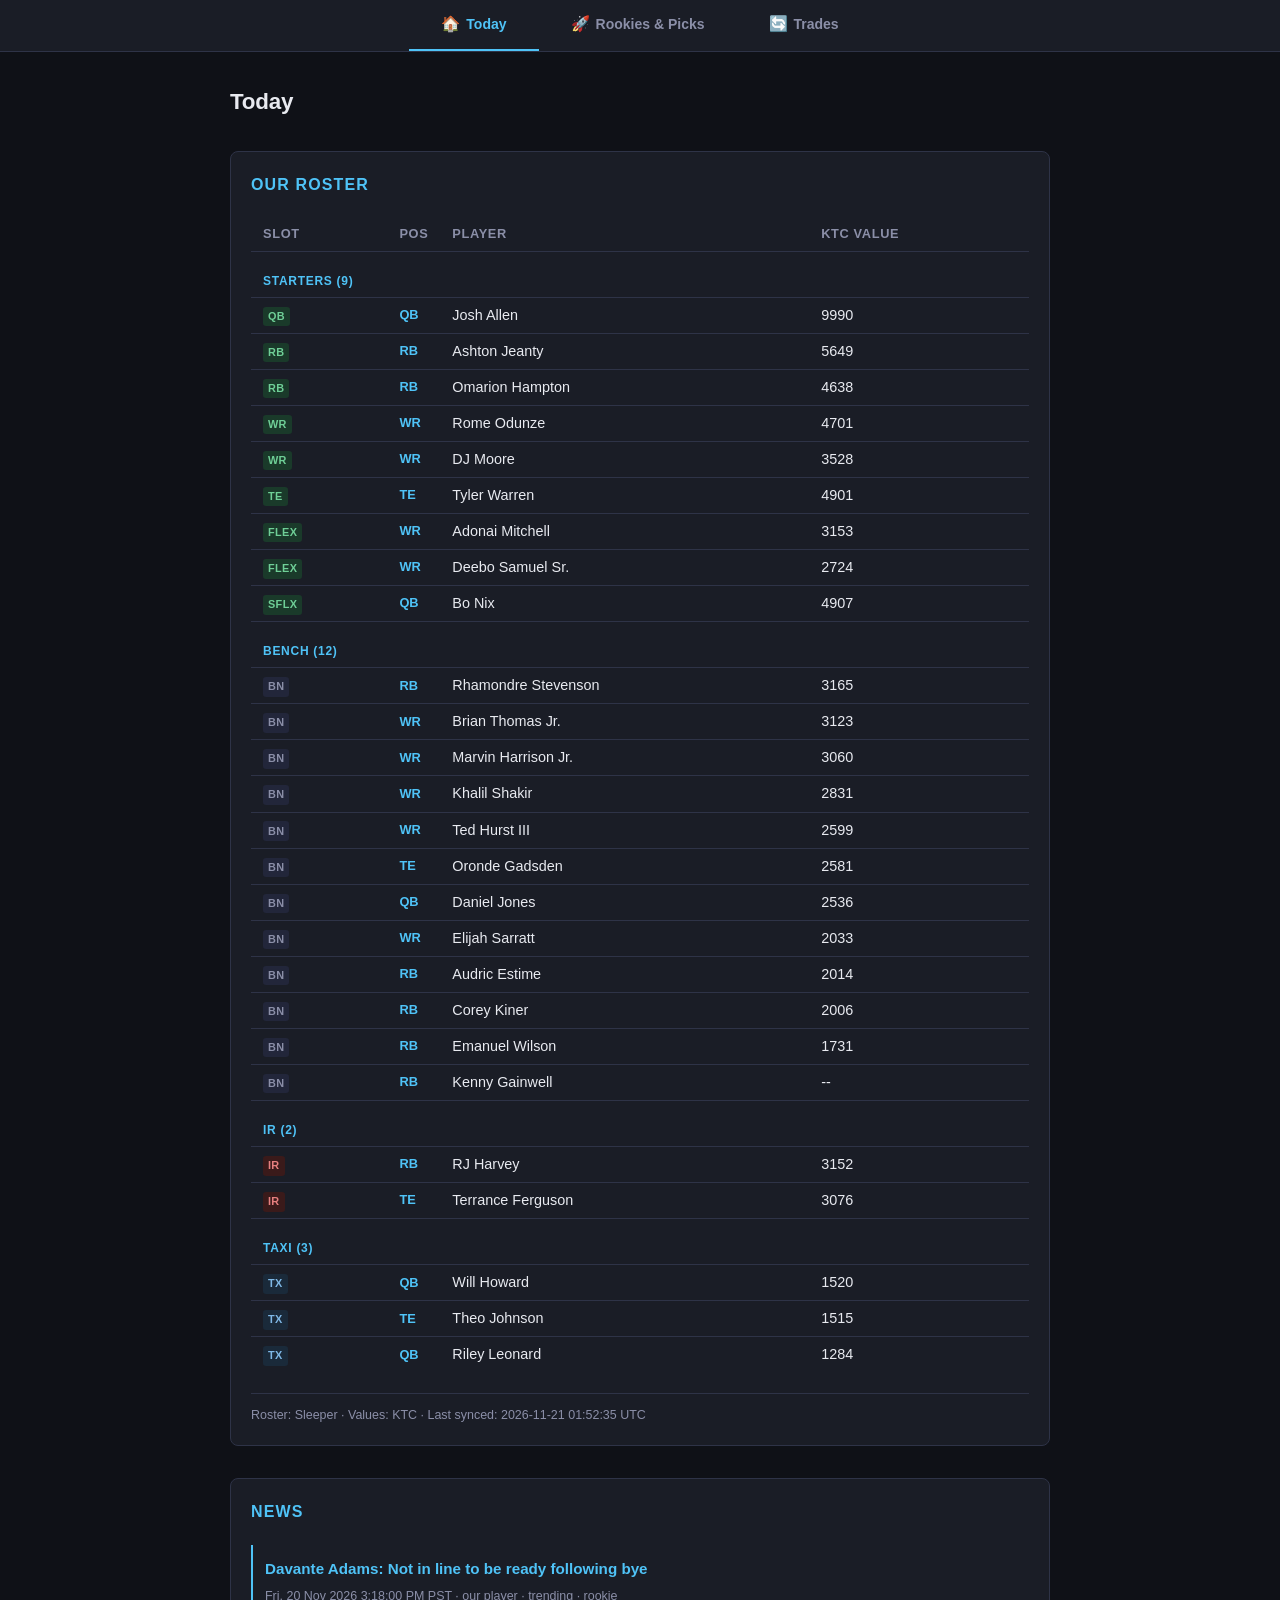
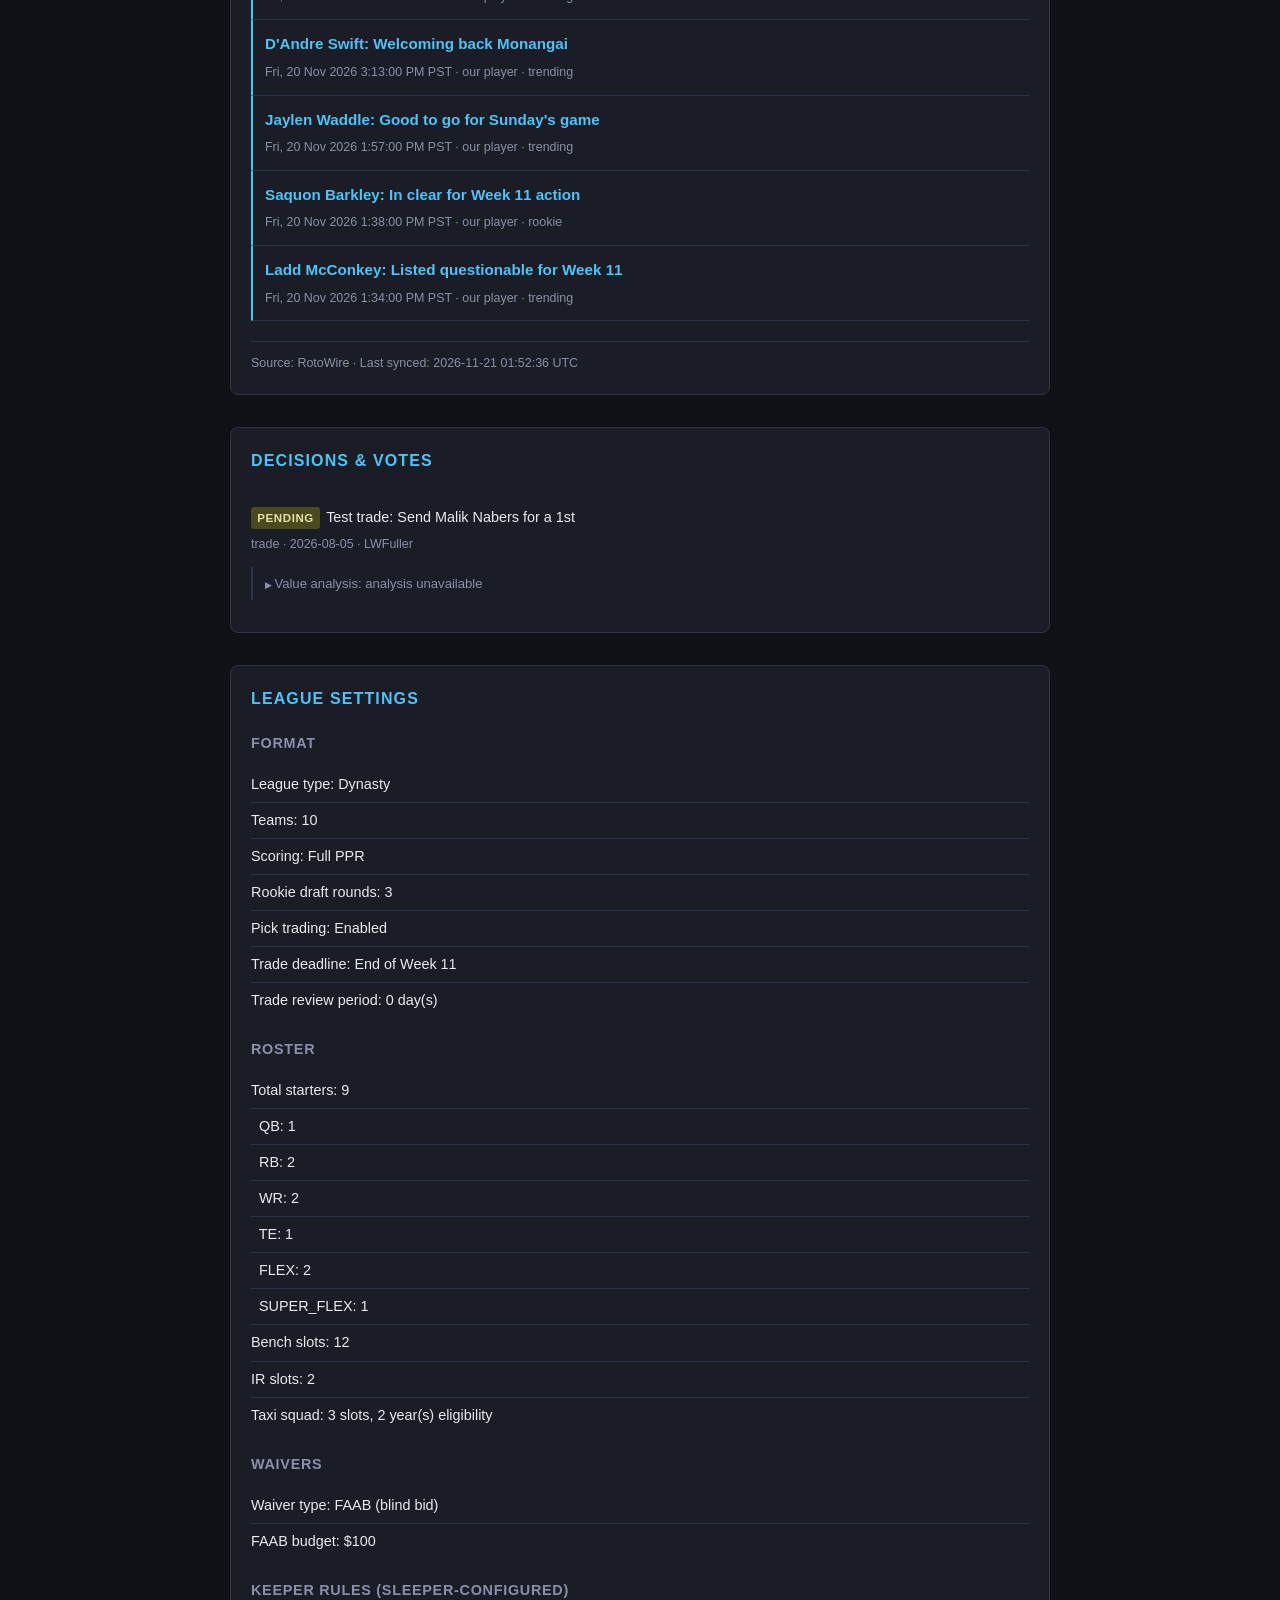
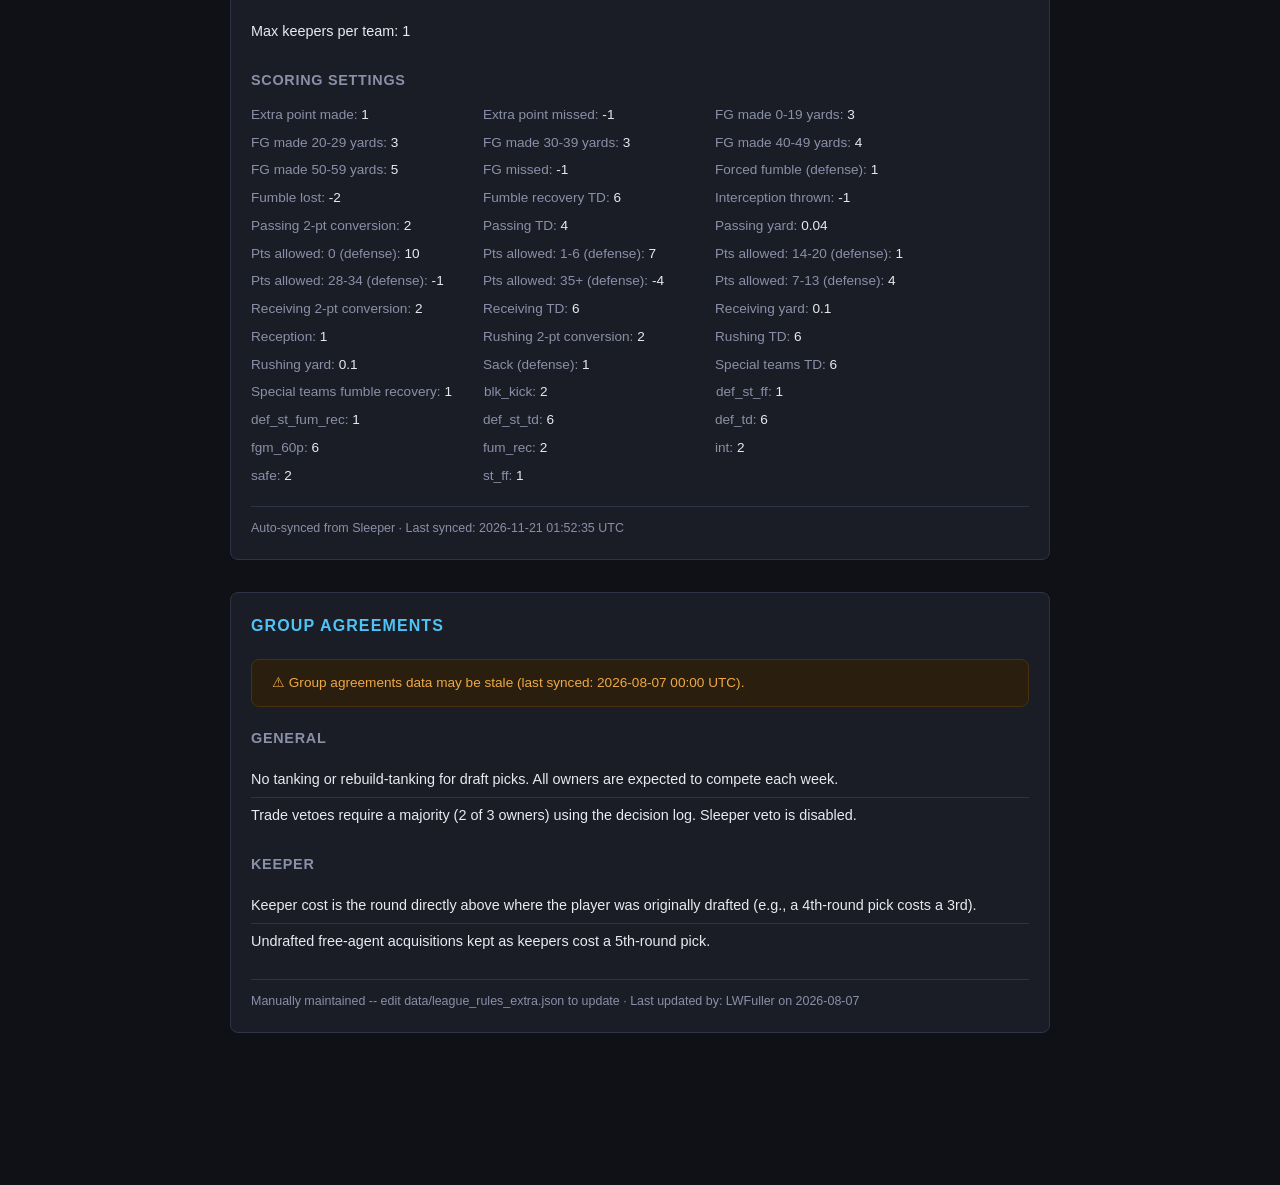
==== site/index.html @ d892b69a "chore: update cache [skip ci]" ====
<!DOCTYPE html>
<html lang="en">
<head>
  <meta charset="UTF-8">
  <meta name="viewport" content="width=device-width, initial-scale=1.0">
  <title>Today | IslandBoiiiiiz Hub</title>
  <link rel="stylesheet" href="static/style.css">
</head>
<body>
<nav class="site-nav">
    <a href="index.html" class="active"><span class="nav-icon">&#127968;</span> Today</a>
    <a href="rookies.html"><span class="nav-icon">&#128640;</span> Rookies &amp; Picks</a>
    <a href="trades.html"><span class="nav-icon">&#128260;</span> Trades</a>
</nav>
<div class="page-container">
<h1 class="page-title">Today</h1>

<div class="section-card">
  <h2>Our Roster</h2>
  <div class="table-wrapper"><table><thead><tr><th>Slot</th><th>Pos</th><th>Player</th><th>KTC Value</th></tr></thead><tbody><tr class="roster-section"><td colspan="4">Starters (9)</td></tr>
<tr><td><span class="slot-badge slot-starter">QB</span></td><td class="pos-cell">QB</td><td>Josh Allen</td><td>9990</td></tr>
<tr><td><span class="slot-badge slot-starter">RB</span></td><td class="pos-cell">RB</td><td>Ashton Jeanty</td><td>5649</td></tr>
<tr><td><span class="slot-badge slot-starter">RB</span></td><td class="pos-cell">RB</td><td>Omarion Hampton</td><td>4638</td></tr>
<tr><td><span class="slot-badge slot-starter">WR</span></td><td class="pos-cell">WR</td><td>Rome Odunze</td><td>4701</td></tr>
<tr><td><span class="slot-badge slot-starter">WR</span></td><td class="pos-cell">WR</td><td>DJ Moore</td><td>3528</td></tr>
<tr><td><span class="slot-badge slot-starter">TE</span></td><td class="pos-cell">TE</td><td>Tyler Warren</td><td>4901</td></tr>
<tr><td><span class="slot-badge slot-starter">FLEX</span></td><td class="pos-cell">WR</td><td>Adonai Mitchell</td><td>3153</td></tr>
<tr><td><span class="slot-badge slot-starter">FLEX</span></td><td class="pos-cell">WR</td><td>Deebo Samuel Sr.</td><td>2724</td></tr>
<tr><td><span class="slot-badge slot-starter">SFLX</span></td><td class="pos-cell">QB</td><td>Bo Nix</td><td>4907</td></tr>
<tr class="roster-section"><td colspan="4">Bench (12)</td></tr>
<tr><td><span class="slot-badge slot-bench">BN</span></td><td class="pos-cell">RB</td><td>Rhamondre Stevenson</td><td>3165</td></tr>
<tr><td><span class="slot-badge slot-bench">BN</span></td><td class="pos-cell">WR</td><td>Brian Thomas Jr.</td><td>3123</td></tr>
<tr><td><span class="slot-badge slot-bench">BN</span></td><td class="pos-cell">WR</td><td>Marvin Harrison Jr.</td><td>3060</td></tr>
<tr><td><span class="slot-badge slot-bench">BN</span></td><td class="pos-cell">WR</td><td>Khalil Shakir</td><td>2831</td></tr>
<tr><td><span class="slot-badge slot-bench">BN</span></td><td class="pos-cell">WR</td><td>Ted Hurst III</td><td>2599</td></tr>
<tr><td><span class="slot-badge slot-bench">BN</span></td><td class="pos-cell">TE</td><td>Oronde Gadsden</td><td>2581</td></tr>
<tr><td><span class="slot-badge slot-bench">BN</span></td><td class="pos-cell">QB</td><td>Daniel Jones</td><td>2536</td></tr>
<tr><td><span class="slot-badge slot-bench">BN</span></td><td class="pos-cell">WR</td><td>Elijah Sarratt</td><td>2033</td></tr>
<tr><td><span class="slot-badge slot-bench">BN</span></td><td class="pos-cell">RB</td><td>Audric Estime</td><td>2014</td></tr>
<tr><td><span class="slot-badge slot-bench">BN</span></td><td class="pos-cell">RB</td><td>Corey Kiner</td><td>2006</td></tr>
<tr><td><span class="slot-badge slot-bench">BN</span></td><td class="pos-cell">RB</td><td>Emanuel Wilson</td><td>1731</td></tr>
<tr><td><span class="slot-badge slot-bench">BN</span></td><td class="pos-cell">RB</td><td>Kenny Gainwell</td><td>--</td></tr>
<tr class="roster-section"><td colspan="4">IR (2)</td></tr>
<tr><td><span class="slot-badge slot-ir">IR</span></td><td class="pos-cell">RB</td><td>RJ Harvey</td><td>3152</td></tr>
<tr><td><span class="slot-badge slot-ir">IR</span></td><td class="pos-cell">TE</td><td>Terrance Ferguson</td><td>3076</td></tr>
<tr class="roster-section"><td colspan="4">Taxi (3)</td></tr>
<tr><td><span class="slot-badge slot-taxi">TX</span></td><td class="pos-cell">QB</td><td>Will Howard</td><td>1520</td></tr>
<tr><td><span class="slot-badge slot-taxi">TX</span></td><td class="pos-cell">TE</td><td>Theo Johnson</td><td>1515</td></tr>
<tr><td><span class="slot-badge slot-taxi">TX</span></td><td class="pos-cell">QB</td><td>Riley Leonard</td><td>1284</td></tr></tbody></table></div>
<div class="section-meta">Roster: Sleeper &middot; Values: KTC &middot; Last synced: 2026-11-21 01:52:35 UTC</div>
</div>

<div class="section-card">
  <h2>News</h2>
  <div class="news-item rostered-item"><div class="headline"><a href="https://www.rotowire.com//football/player/davante-adams-9455" target="_blank" rel="noopener">Davante Adams: Not in line to be ready following bye</a></div><div class="meta">Fri, 20 Nov 2026 3:18:00 PM PST &middot; our player &middot; trending &middot; rookie</div></div>
<div class="news-item rostered-item"><div class="headline"><a href="https://www.rotowire.com//football/player/dandre-swift-14394" target="_blank" rel="noopener">D&#x27;Andre Swift: Welcoming back Monangai</a></div><div class="meta">Fri, 20 Nov 2026 3:13:00 PM PST &middot; our player &middot; trending</div></div>
<div class="news-item rostered-item"><div class="headline"><a href="https://www.rotowire.com//football/player/jaylen-waddle-15404" target="_blank" rel="noopener">Jaylen Waddle: Good to go for Sunday&#x27;s game</a></div><div class="meta">Fri, 20 Nov 2026 1:57:00 PM PST &middot; our player &middot; trending</div></div>
<div class="news-item rostered-item"><div class="headline"><a href="https://www.rotowire.com//football/player/saquon-barkley-12507" target="_blank" rel="noopener">Saquon Barkley: In clear for Week 11 action</a></div><div class="meta">Fri, 20 Nov 2026 1:38:00 PM PST &middot; our player &middot; rookie</div></div>
<div class="news-item rostered-item"><div class="headline"><a href="https://www.rotowire.com//football/player/ladd-mcconkey-17724" target="_blank" rel="noopener">Ladd McConkey: Listed questionable for Week 11</a></div><div class="meta">Fri, 20 Nov 2026 1:34:00 PM PST &middot; our player &middot; trending</div></div>
<div class="section-meta">Source: RotoWire &middot; Last synced: 2026-11-21 01:52:36 UTC</div>
</div>

<div class="section-card">
  <h2>Decisions &amp; Votes</h2>
  <div class="decision-item"><div class="desc"><span class="status-badge badge-pending">Pending</span>Test trade: Send Malik Nabers for a 1st</div><div class="meta">trade &middot; 2026-08-05 &middot; LWFuller</div><details class="trade-analysis"><summary>Value analysis: analysis unavailable</summary><div class="trade-analysis-body"><table class="trade-values"><tr><th></th><th> sends</th><th> sends</th></tr><tr><td>Assets</td><td><em>none resolved</em></td><td><em>none resolved</em></td></tr><tr><td>Raw KTC</td><td>--</td><td>--</td></tr><tr><td>Adjusted</td><td>--</td><td>--</td></tr></table><ul class="trade-flags"><li>Description did not match expected format: &#x27;Test trade: Send Malik Nabers for a 1st&#x27;</li></ul></div></details></div>
</div>

<div class="section-card">
  <h2>League Settings</h2>
  <h3>Format</h3><ul class="rule-list"><li><span class="k">League type:</span> Dynasty</li><li><span class="k">Teams:</span> 10</li><li><span class="k">Scoring:</span> Full PPR</li><li><span class="k">Rookie draft rounds:</span> 3</li><li><span class="k">Pick trading:</span> Enabled</li><li><span class="k">Trade deadline:</span> End of Week 11</li><li><span class="k">Trade review period:</span> 0 day(s)</li></ul>
<h3>Roster</h3><ul class="rule-list"><li><span class="k">Total starters:</span> 9</li><li class="sub"><span class="k">&nbsp;&nbsp;QB:</span> 1</li><li class="sub"><span class="k">&nbsp;&nbsp;RB:</span> 2</li><li class="sub"><span class="k">&nbsp;&nbsp;WR:</span> 2</li><li class="sub"><span class="k">&nbsp;&nbsp;TE:</span> 1</li><li class="sub"><span class="k">&nbsp;&nbsp;FLEX:</span> 2</li><li class="sub"><span class="k">&nbsp;&nbsp;SUPER_FLEX:</span> 1</li><li><span class="k">Bench slots:</span> 12</li><li><span class="k">IR slots:</span> 2</li><li><span class="k">Taxi squad:</span> 3 slots, 2 year(s) eligibility</li></ul>
<h3>Waivers</h3><ul class="rule-list"><li><span class="k">Waiver type:</span> FAAB (blind bid)</li><li><span class="k">FAAB budget:</span> $100</li></ul>
<h3>Keeper Rules (Sleeper-configured)</h3><ul class="rule-list"><li><span class="k">Max keepers per team:</span> 1</li></ul>
<h3>Scoring Settings</h3><ul class="scoring-list"><li><span class="k">Extra point made:</span> 1</li><li><span class="k">Extra point missed:</span> -1</li><li><span class="k">FG made 0-19 yards:</span> 3</li><li><span class="k">FG made 20-29 yards:</span> 3</li><li><span class="k">FG made 30-39 yards:</span> 3</li><li><span class="k">FG made 40-49 yards:</span> 4</li><li><span class="k">FG made 50-59 yards:</span> 5</li><li><span class="k">FG missed:</span> -1</li><li><span class="k">Forced fumble (defense):</span> 1</li><li><span class="k">Fumble lost:</span> -2</li><li><span class="k">Fumble recovery TD:</span> 6</li><li><span class="k">Interception thrown:</span> -1</li><li><span class="k">Passing 2-pt conversion:</span> 2</li><li><span class="k">Passing TD:</span> 4</li><li><span class="k">Passing yard:</span> 0.04</li><li><span class="k">Pts allowed: 0 (defense):</span> 10</li><li><span class="k">Pts allowed: 1-6 (defense):</span> 7</li><li><span class="k">Pts allowed: 14-20 (defense):</span> 1</li><li><span class="k">Pts allowed: 28-34 (defense):</span> -1</li><li><span class="k">Pts allowed: 35+ (defense):</span> -4</li><li><span class="k">Pts allowed: 7-13 (defense):</span> 4</li><li><span class="k">Receiving 2-pt conversion:</span> 2</li><li><span class="k">Receiving TD:</span> 6</li><li><span class="k">Receiving yard:</span> 0.1</li><li><span class="k">Reception:</span> 1</li><li><span class="k">Rushing 2-pt conversion:</span> 2</li><li><span class="k">Rushing TD:</span> 6</li><li><span class="k">Rushing yard:</span> 0.1</li><li><span class="k">Sack (defense):</span> 1</li><li><span class="k">Special teams TD:</span> 6</li><li><span class="k">Special teams fumble recovery:</span> 1</li><li><span class="k">blk_kick:</span> 2</li><li><span class="k">def_st_ff:</span> 1</li><li><span class="k">def_st_fum_rec:</span> 1</li><li><span class="k">def_st_td:</span> 6</li><li><span class="k">def_td:</span> 6</li><li><span class="k">fgm_60p:</span> 6</li><li><span class="k">fum_rec:</span> 2</li><li><span class="k">int:</span> 2</li><li><span class="k">safe:</span> 2</li><li><span class="k">st_ff:</span> 1</li></ul>
<div class="section-meta">Auto-synced from Sleeper &middot; Last synced: 2026-11-21 01:52:35 UTC</div>
</div>

<div class="section-card">
  <h2>Group Agreements</h2>
  <div class="banner-warn">&#9888; Group agreements data may be stale (last synced: 2026-08-07 00:00 UTC).</div>
<h3>General</h3><ul class="rule-list"><li>No tanking or rebuild-tanking for draft picks. All owners are expected to compete each week.</li><li>Trade vetoes require a majority (2 of 3 owners) using the decision log. Sleeper veto is disabled.</li></ul>
<h3>Keeper</h3><ul class="rule-list"><li>Keeper cost is the round directly above where the player was originally drafted (e.g., a 4th-round pick costs a 3rd).</li><li>Undrafted free-agent acquisitions kept as keepers cost a 5th-round pick.</li></ul>
<div class="section-meta">Manually maintained -- edit data/league_rules_extra.json to update &middot; Last updated by: LWFuller on 2026-08-07</div>
</div>
</div>
</body>
</html>
---- site/static/style.css ----
/* IslandBoiiiiiz Digital Hub — dark-mode design system */

:root {
  --bg:        #0f1117;
  --surface:   #1a1d26;
  --surface-2: #22263a;
  --border:    #2e3347;
  --text:      #e8eaf0;
  --muted:     #8b8fa8;
  --accent:    #4fc3f7;
  --warn-bg:   #2a1f0e;
  --warn-text: #f0a844;
  --approved:  #2e7d52;
  --vetoed:    #7d2e2e;
  --pending:   #4a4a1e;

  --space-xs: 0.375rem;
  --space-sm: 0.75rem;
  --space-md: 1.25rem;
  --space-lg: 2rem;
  --space-xl: 3rem;

  --radius:    0.5rem;
  --nav-h:     56px;
  --max-w:     860px;
  --font:      -apple-system, BlinkMacSystemFont, "Segoe UI", Roboto, sans-serif;
}

/* --- Reset --- */
*, *::before, *::after { box-sizing: border-box; margin: 0; padding: 0; }
html { font-size: 16px; }
body {
  background: var(--bg);
  color: var(--text);
  font-family: var(--font);
  line-height: 1.6;
  min-height: 100vh;
  padding-bottom: calc(var(--nav-h) + var(--space-lg));
}
a { color: var(--accent); text-decoration: none; }
a:hover { text-decoration: underline; }
table { border-collapse: collapse; width: 100%; }
th, td { padding: var(--space-xs) var(--space-sm); text-align: left; }
th { color: var(--muted); font-weight: 600; font-size: 0.8rem; text-transform: uppercase; letter-spacing: 0.05em; border-bottom: 1px solid var(--border); }
td { border-bottom: 1px solid var(--border); font-size: 0.9rem; }
tr:last-child td { border-bottom: none; }

/* --- Layout --- */
.page-container {
  max-width: var(--max-w);
  margin: 0 auto;
  padding: var(--space-lg) var(--space-md);
}

h1.page-title {
  font-size: 1.4rem;
  font-weight: 700;
  color: var(--text);
  margin-bottom: var(--space-lg);
  letter-spacing: -0.01em;
}

/* --- Section cards --- */
.section-card {
  background: var(--surface);
  border: 1px solid var(--border);
  border-radius: var(--radius);
  padding: var(--space-md) var(--space-md);
  margin-bottom: var(--space-lg);
}
.section-card h2 {
  font-size: 1rem;
  font-weight: 700;
  text-transform: uppercase;
  letter-spacing: 0.07em;
  color: var(--accent);
  margin-bottom: var(--space-md);
}
.section-card h3 {
  font-size: 0.9rem;
  font-weight: 600;
  color: var(--muted);
  text-transform: uppercase;
  letter-spacing: 0.05em;
  margin: var(--space-md) 0 var(--space-sm);
}

/* --- News items --- */
.news-item {
  padding: var(--space-sm) 0;
  border-bottom: 1px solid var(--border);
}
.news-item:last-child { border-bottom: none; }
.news-item .headline { font-size: 0.95rem; font-weight: 600; }
.news-item .meta { font-size: 0.78rem; color: var(--muted); margin-top: var(--space-xs); }

/* --- Decision items --- */
.decision-item {
  padding: var(--space-sm) 0;
  border-bottom: 1px solid var(--border);
}
.decision-item:last-child { border-bottom: none; }
.decision-item .desc { font-size: 0.9rem; }
.decision-item .meta { font-size: 0.78rem; color: var(--muted); margin-top: var(--space-xs); }
.status-badge {
  display: inline-block;
  font-size: 0.72rem;
  font-weight: 700;
  letter-spacing: 0.05em;
  padding: 0.15em 0.55em;
  border-radius: 3px;
  text-transform: uppercase;
  vertical-align: middle;
  margin-right: var(--space-xs);
}
.badge-approved  { background: var(--approved); color: #a8e6c0; }
.badge-vetoed    { background: var(--vetoed);   color: #e6a8a8; }
.badge-pending   { background: var(--pending);  color: #e6e0a8; }

/* --- Stale / missing banners --- */
.banner-warn {
  background: var(--warn-bg);
  color: var(--warn-text);
  border: 1px solid #4a3010;
  border-radius: var(--radius);
  padding: var(--space-sm) var(--space-md);
  font-size: 0.85rem;
  margin-bottom: var(--space-sm);
}
.banner-missing {
  color: var(--muted);
  font-size: 0.875rem;
  font-style: italic;
  padding: var(--space-sm) 0;
}

/* --- Roster slot badges --- */
.slot-badge {
  display: inline-block;
  font-size: 0.68rem;
  font-weight: 700;
  letter-spacing: 0.04em;
  padding: 0.1em 0.45em;
  border-radius: 3px;
  text-transform: uppercase;
}
.slot-starter { background: #1a3a2a; color: #6fcf97; }
.slot-bench   { background: var(--surface-2); color: var(--muted); }
.slot-taxi    { background: #1a2a3a; color: #7fb8e6; }
.slot-ir      { background: #3a1a1a; color: #e67f7f; }

.pos-cell { color: var(--accent); font-weight: 700; font-size: 0.8rem; width: 3rem; }

/* Rostered news items get a subtle left accent */
.news-item.rostered-item {
  border-left: 2px solid var(--accent);
  padding-left: var(--space-sm);
}

/* --- Trade analysis details block --- */
.trade-analysis {
  margin-top: var(--space-sm);
  border-left: 2px solid var(--border);
  padding-left: var(--space-sm);
}
.trade-analysis summary {
  cursor: pointer;
  font-size: 0.82rem;
  color: var(--muted);
  list-style: none;
  padding: var(--space-xs) 0;
}
.trade-analysis summary::before { content: "▶  "; font-size: 0.65em; }
.trade-analysis[open] summary::before { content: "▼  "; }
.trade-analysis summary:hover { color: var(--text); }
.trade-analysis-body { padding: var(--space-sm) 0 var(--space-xs); }
.trade-values { font-size: 0.82rem; margin-bottom: var(--space-xs); }
.trade-values th { color: var(--accent); font-size: 0.75rem; }
.trade-values td:first-child { color: var(--muted); width: 6rem; }
.trade-flags { font-size: 0.78rem; color: var(--warn-text); padding-left: var(--space-md); margin: var(--space-xs) 0 0; }
.trade-flags li { margin-bottom: 2px; }

/* --- Meta / footer lines --- */
.section-meta {
  font-size: 0.78rem;
  color: var(--muted);
  margin-top: var(--space-md);
  border-top: 1px solid var(--border);
  padding-top: var(--space-sm);
}

/* --- Picks / Prospect tables --- */
.table-wrapper { overflow-x: auto; }
.badge-our-pick { color: var(--accent); font-weight: 700; }

/* --- Reference page rule list --- */
.rule-list { list-style: none; padding: 0; }
.rule-list li {
  padding: var(--space-xs) 0;
  border-bottom: 1px solid var(--border);
  font-size: 0.9rem;
}
.rule-list li:last-child { border-bottom: none; }

.scoring-list { list-style: none; padding: 0; display: flex; flex-wrap: wrap; gap: var(--space-xs) var(--space-lg); }
.scoring-list li { font-size: 0.85rem; min-width: 200px; }
.scoring-list .k { color: var(--muted); }

/* --- Navigation --- */

/* Desktop (top nav, default) */
nav.site-nav {
  position: sticky;
  top: 0;
  z-index: 100;
  background: var(--surface);
  border-bottom: 1px solid var(--border);
  display: flex;
  justify-content: center;
  gap: 0;
}
nav.site-nav a {
  display: flex;
  align-items: center;
  gap: var(--space-xs);
  padding: var(--space-sm) var(--space-lg);
  font-size: 0.875rem;
  font-weight: 600;
  color: var(--muted);
  text-decoration: none;
  border-bottom: 2px solid transparent;
  transition: color 0.15s, border-color 0.15s;
  white-space: nowrap;
}
nav.site-nav a:hover { color: var(--text); text-decoration: none; }
nav.site-nav a.active { color: var(--accent); border-bottom-color: var(--accent); }
nav.site-nav .nav-icon { font-size: 1.1em; }

/* Mobile: bottom tab bar */
@media (max-width: 768px) {
  body { padding-bottom: calc(var(--nav-h) + var(--space-md)); padding-top: 0; }

  nav.site-nav {
    position: fixed;
    top: auto;
    bottom: 0;
    left: 0;
    right: 0;
    border-top: 1px solid var(--border);
    border-bottom: none;
    height: var(--nav-h);
    padding: 0;
    justify-content: stretch;
  }
  nav.site-nav a {
    flex: 1;
    flex-direction: column;
    justify-content: center;
    gap: 2px;
    padding: var(--space-xs) var(--space-xs);
    font-size: 0.65rem;
    letter-spacing: 0.02em;
    border-bottom: none;
    border-top: 2px solid transparent;
    text-align: center;
  }
  nav.site-nav a.active { color: var(--accent); border-top-color: var(--accent); }
  nav.site-nav .nav-icon { font-size: 1.3em; }

  .page-container { padding: var(--space-md) var(--space-sm); }
}

.roster-section td { color: var(--accent); font-size: 0.75rem; font-weight: 700; text-transform: uppercase; letter-spacing: 0.06em; padding-top: var(--space-md); border-bottom: 1px solid var(--border); }
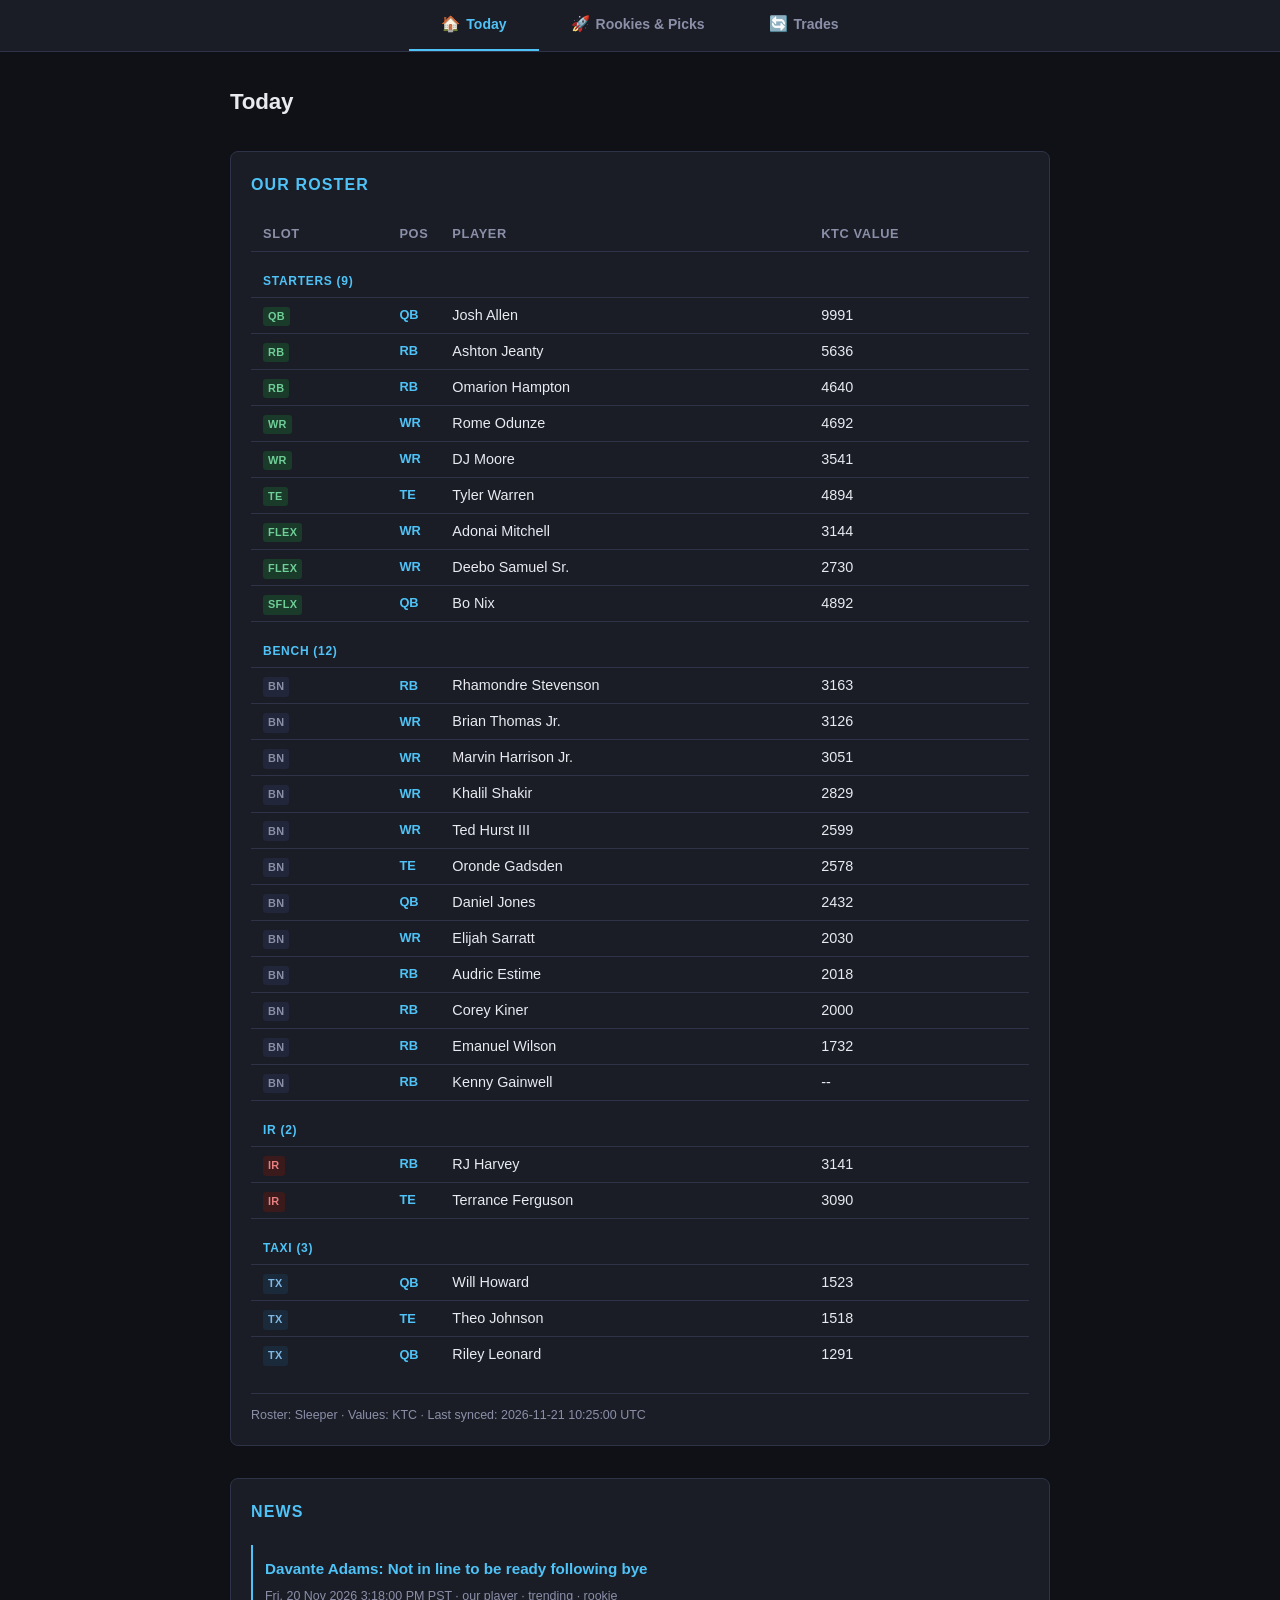
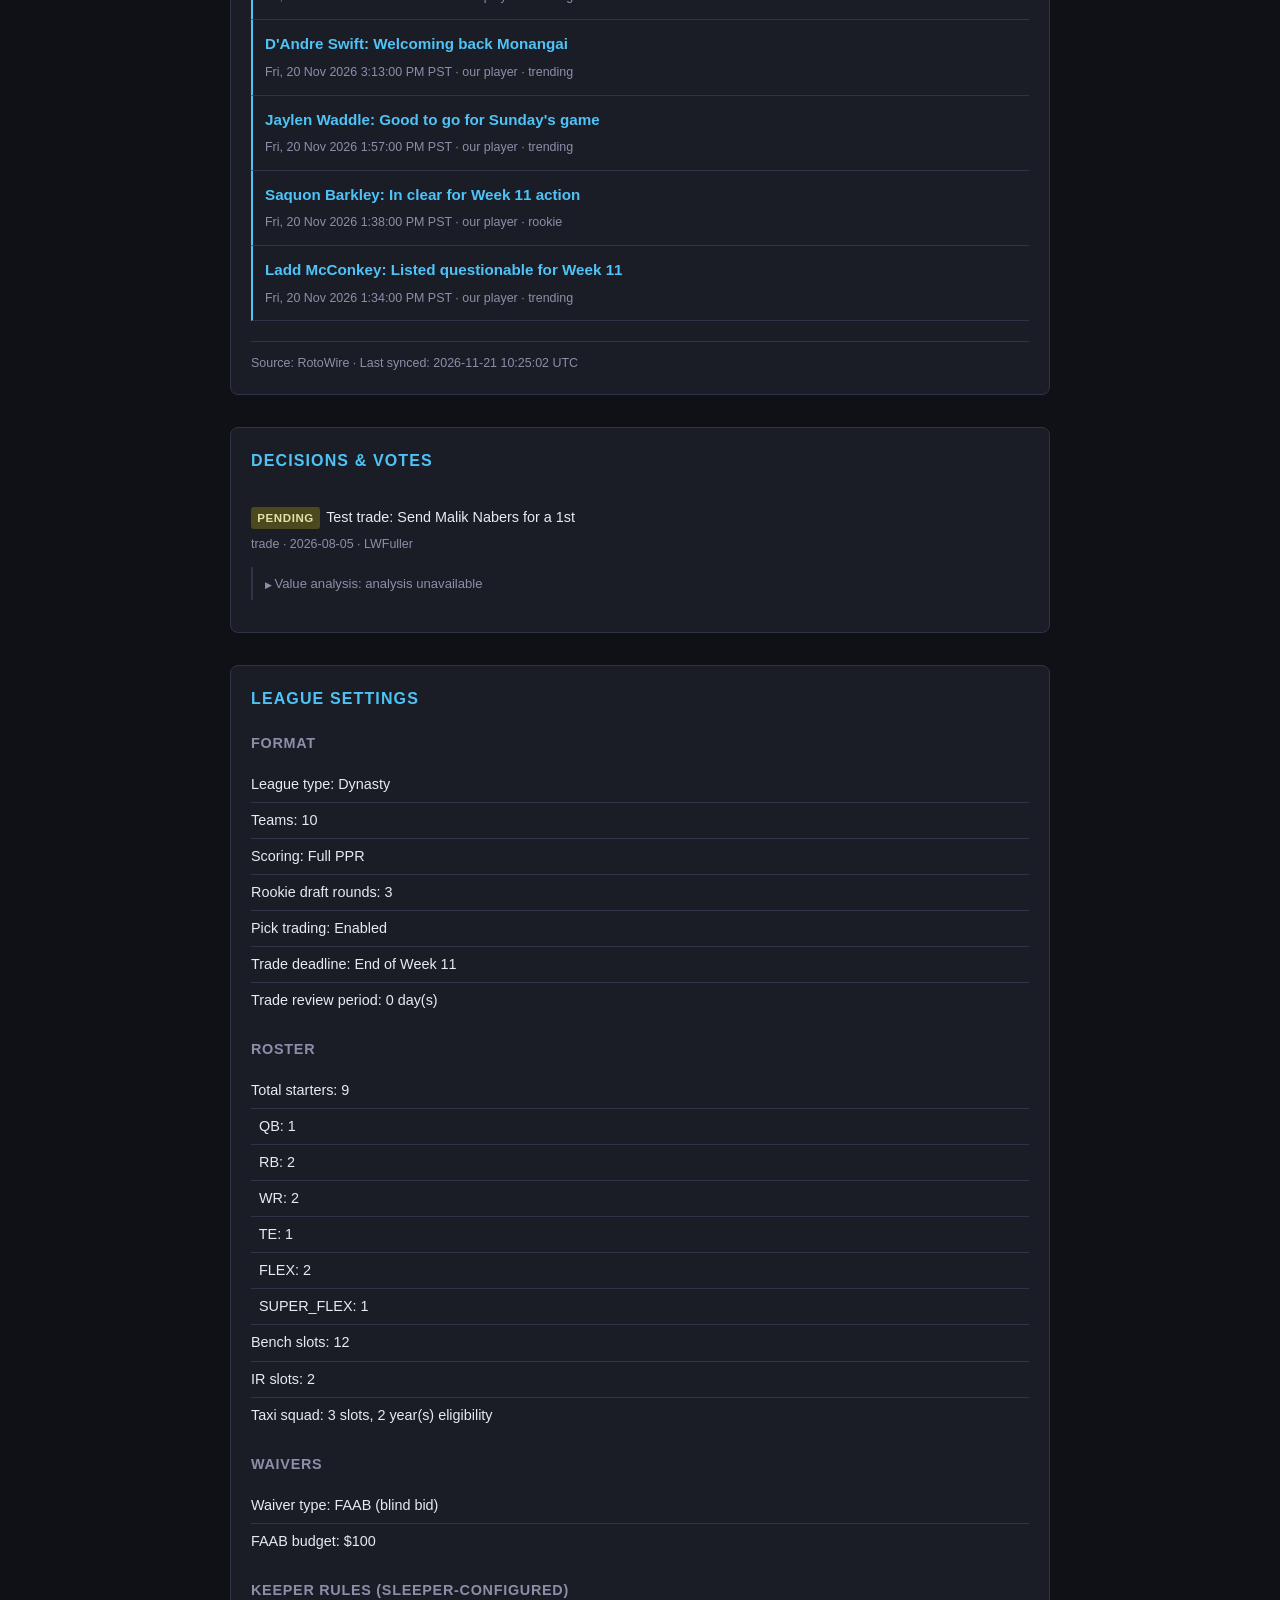
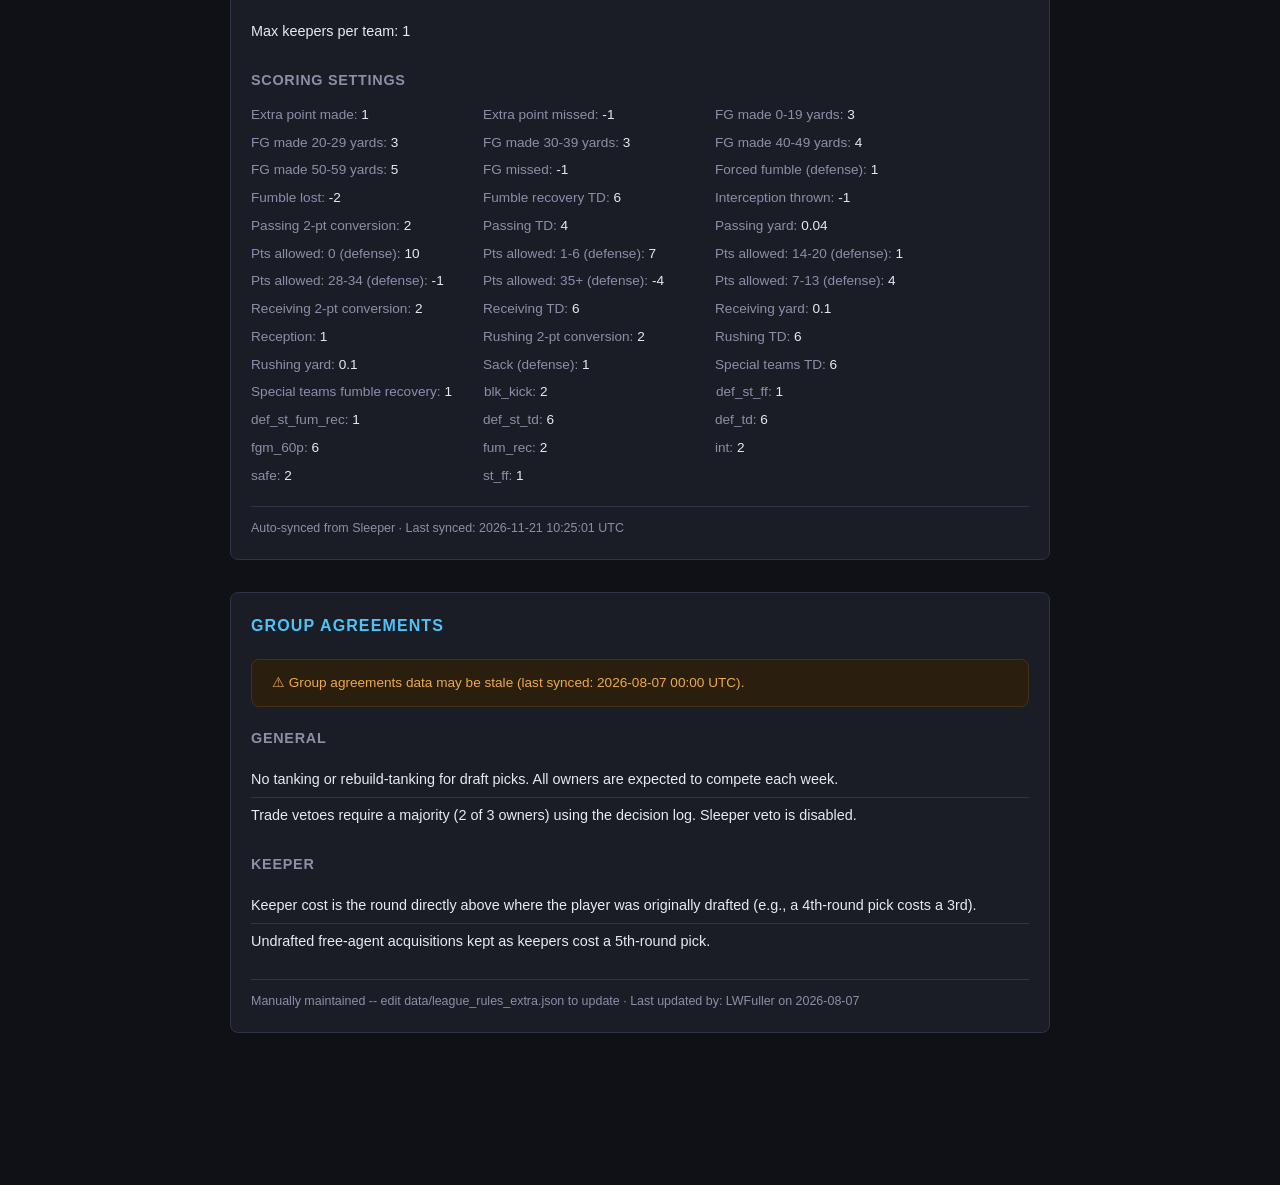
==== commit e1b91085: "chore: update cache [skip ci]" ====
--- a/site/index.html
+++ b/site/index.html
@@ -18,36 +18,36 @@
 <div class="section-card">
   <h2>Our Roster</h2>
   <div class="table-wrapper"><table><thead><tr><th>Slot</th><th>Pos</th><th>Player</th><th>KTC Value</th></tr></thead><tbody><tr class="roster-section"><td colspan="4">Starters (9)</td></tr>
-<tr><td><span class="slot-badge slot-starter">QB</span></td><td class="pos-cell">QB</td><td>Josh Allen</td><td>9990</td></tr>
-<tr><td><span class="slot-badge slot-starter">RB</span></td><td class="pos-cell">RB</td><td>Ashton Jeanty</td><td>5649</td></tr>
-<tr><td><span class="slot-badge slot-starter">RB</span></td><td class="pos-cell">RB</td><td>Omarion Hampton</td><td>4638</td></tr>
-<tr><td><span class="slot-badge slot-starter">WR</span></td><td class="pos-cell">WR</td><td>Rome Odunze</td><td>4701</td></tr>
-<tr><td><span class="slot-badge slot-starter">WR</span></td><td class="pos-cell">WR</td><td>DJ Moore</td><td>3528</td></tr>
-<tr><td><span class="slot-badge slot-starter">TE</span></td><td class="pos-cell">TE</td><td>Tyler Warren</td><td>4901</td></tr>
-<tr><td><span class="slot-badge slot-starter">FLEX</span></td><td class="pos-cell">WR</td><td>Adonai Mitchell</td><td>3153</td></tr>
-<tr><td><span class="slot-badge slot-starter">FLEX</span></td><td class="pos-cell">WR</td><td>Deebo Samuel Sr.</td><td>2724</td></tr>
-<tr><td><span class="slot-badge slot-starter">SFLX</span></td><td class="pos-cell">QB</td><td>Bo Nix</td><td>4907</td></tr>
+<tr><td><span class="slot-badge slot-starter">QB</span></td><td class="pos-cell">QB</td><td>Josh Allen</td><td>9991</td></tr>
+<tr><td><span class="slot-badge slot-starter">RB</span></td><td class="pos-cell">RB</td><td>Ashton Jeanty</td><td>5636</td></tr>
+<tr><td><span class="slot-badge slot-starter">RB</span></td><td class="pos-cell">RB</td><td>Omarion Hampton</td><td>4640</td></tr>
+<tr><td><span class="slot-badge slot-starter">WR</span></td><td class="pos-cell">WR</td><td>Rome Odunze</td><td>4692</td></tr>
+<tr><td><span class="slot-badge slot-starter">WR</span></td><td class="pos-cell">WR</td><td>DJ Moore</td><td>3541</td></tr>
+<tr><td><span class="slot-badge slot-starter">TE</span></td><td class="pos-cell">TE</td><td>Tyler Warren</td><td>4894</td></tr>
+<tr><td><span class="slot-badge slot-starter">FLEX</span></td><td class="pos-cell">WR</td><td>Adonai Mitchell</td><td>3144</td></tr>
+<tr><td><span class="slot-badge slot-starter">FLEX</span></td><td class="pos-cell">WR</td><td>Deebo Samuel Sr.</td><td>2730</td></tr>
+<tr><td><span class="slot-badge slot-starter">SFLX</span></td><td class="pos-cell">QB</td><td>Bo Nix</td><td>4892</td></tr>
 <tr class="roster-section"><td colspan="4">Bench (12)</td></tr>
-<tr><td><span class="slot-badge slot-bench">BN</span></td><td class="pos-cell">RB</td><td>Rhamondre Stevenson</td><td>3165</td></tr>
-<tr><td><span class="slot-badge slot-bench">BN</span></td><td class="pos-cell">WR</td><td>Brian Thomas Jr.</td><td>3123</td></tr>
-<tr><td><span class="slot-badge slot-bench">BN</span></td><td class="pos-cell">WR</td><td>Marvin Harrison Jr.</td><td>3060</td></tr>
-<tr><td><span class="slot-badge slot-bench">BN</span></td><td class="pos-cell">WR</td><td>Khalil Shakir</td><td>2831</td></tr>
+<tr><td><span class="slot-badge slot-bench">BN</span></td><td class="pos-cell">RB</td><td>Rhamondre Stevenson</td><td>3163</td></tr>
+<tr><td><span class="slot-badge slot-bench">BN</span></td><td class="pos-cell">WR</td><td>Brian Thomas Jr.</td><td>3126</td></tr>
+<tr><td><span class="slot-badge slot-bench">BN</span></td><td class="pos-cell">WR</td><td>Marvin Harrison Jr.</td><td>3051</td></tr>
+<tr><td><span class="slot-badge slot-bench">BN</span></td><td class="pos-cell">WR</td><td>Khalil Shakir</td><td>2829</td></tr>
 <tr><td><span class="slot-badge slot-bench">BN</span></td><td class="pos-cell">WR</td><td>Ted Hurst III</td><td>2599</td></tr>
-<tr><td><span class="slot-badge slot-bench">BN</span></td><td class="pos-cell">TE</td><td>Oronde Gadsden</td><td>2581</td></tr>
-<tr><td><span class="slot-badge slot-bench">BN</span></td><td class="pos-cell">QB</td><td>Daniel Jones</td><td>2536</td></tr>
-<tr><td><span class="slot-badge slot-bench">BN</span></td><td class="pos-cell">WR</td><td>Elijah Sarratt</td><td>2033</td></tr>
-<tr><td><span class="slot-badge slot-bench">BN</span></td><td class="pos-cell">RB</td><td>Audric Estime</td><td>2014</td></tr>
-<tr><td><span class="slot-badge slot-bench">BN</span></td><td class="pos-cell">RB</td><td>Corey Kiner</td><td>2006</td></tr>
-<tr><td><span class="slot-badge slot-bench">BN</span></td><td class="pos-cell">RB</td><td>Emanuel Wilson</td><td>1731</td></tr>
+<tr><td><span class="slot-badge slot-bench">BN</span></td><td class="pos-cell">TE</td><td>Oronde Gadsden</td><td>2578</td></tr>
+<tr><td><span class="slot-badge slot-bench">BN</span></td><td class="pos-cell">QB</td><td>Daniel Jones</td><td>2432</td></tr>
+<tr><td><span class="slot-badge slot-bench">BN</span></td><td class="pos-cell">WR</td><td>Elijah Sarratt</td><td>2030</td></tr>
+<tr><td><span class="slot-badge slot-bench">BN</span></td><td class="pos-cell">RB</td><td>Audric Estime</td><td>2018</td></tr>
+<tr><td><span class="slot-badge slot-bench">BN</span></td><td class="pos-cell">RB</td><td>Corey Kiner</td><td>2000</td></tr>
+<tr><td><span class="slot-badge slot-bench">BN</span></td><td class="pos-cell">RB</td><td>Emanuel Wilson</td><td>1732</td></tr>
 <tr><td><span class="slot-badge slot-bench">BN</span></td><td class="pos-cell">RB</td><td>Kenny Gainwell</td><td>--</td></tr>
 <tr class="roster-section"><td colspan="4">IR (2)</td></tr>
-<tr><td><span class="slot-badge slot-ir">IR</span></td><td class="pos-cell">RB</td><td>RJ Harvey</td><td>3152</td></tr>
-<tr><td><span class="slot-badge slot-ir">IR</span></td><td class="pos-cell">TE</td><td>Terrance Ferguson</td><td>3076</td></tr>
+<tr><td><span class="slot-badge slot-ir">IR</span></td><td class="pos-cell">RB</td><td>RJ Harvey</td><td>3141</td></tr>
+<tr><td><span class="slot-badge slot-ir">IR</span></td><td class="pos-cell">TE</td><td>Terrance Ferguson</td><td>3090</td></tr>
 <tr class="roster-section"><td colspan="4">Taxi (3)</td></tr>
-<tr><td><span class="slot-badge slot-taxi">TX</span></td><td class="pos-cell">QB</td><td>Will Howard</td><td>1520</td></tr>
-<tr><td><span class="slot-badge slot-taxi">TX</span></td><td class="pos-cell">TE</td><td>Theo Johnson</td><td>1515</td></tr>
-<tr><td><span class="slot-badge slot-taxi">TX</span></td><td class="pos-cell">QB</td><td>Riley Leonard</td><td>1284</td></tr></tbody></table></div>
-<div class="section-meta">Roster: Sleeper &middot; Values: KTC &middot; Last synced: 2026-11-21 01:52:35 UTC</div>
+<tr><td><span class="slot-badge slot-taxi">TX</span></td><td class="pos-cell">QB</td><td>Will Howard</td><td>1523</td></tr>
+<tr><td><span class="slot-badge slot-taxi">TX</span></td><td class="pos-cell">TE</td><td>Theo Johnson</td><td>1518</td></tr>
+<tr><td><span class="slot-badge slot-taxi">TX</span></td><td class="pos-cell">QB</td><td>Riley Leonard</td><td>1291</td></tr></tbody></table></div>
+<div class="section-meta">Roster: Sleeper &middot; Values: KTC &middot; Last synced: 2026-11-21 10:25:00 UTC</div>
 </div>
 
 <div class="section-card">
@@ -57,7 +57,7 @@
 <div class="news-item rostered-item"><div class="headline"><a href="https://www.rotowire.com//football/player/jaylen-waddle-15404" target="_blank" rel="noopener">Jaylen Waddle: Good to go for Sunday&#x27;s game</a></div><div class="meta">Fri, 20 Nov 2026 1:57:00 PM PST &middot; our player &middot; trending</div></div>
 <div class="news-item rostered-item"><div class="headline"><a href="https://www.rotowire.com//football/player/saquon-barkley-12507" target="_blank" rel="noopener">Saquon Barkley: In clear for Week 11 action</a></div><div class="meta">Fri, 20 Nov 2026 1:38:00 PM PST &middot; our player &middot; rookie</div></div>
 <div class="news-item rostered-item"><div class="headline"><a href="https://www.rotowire.com//football/player/ladd-mcconkey-17724" target="_blank" rel="noopener">Ladd McConkey: Listed questionable for Week 11</a></div><div class="meta">Fri, 20 Nov 2026 1:34:00 PM PST &middot; our player &middot; trending</div></div>
-<div class="section-meta">Source: RotoWire &middot; Last synced: 2026-11-21 01:52:36 UTC</div>
+<div class="section-meta">Source: RotoWire &middot; Last synced: 2026-11-21 10:25:02 UTC</div>
 </div>
 
 <div class="section-card">
@@ -72,7 +72,7 @@
 <h3>Waivers</h3><ul class="rule-list"><li><span class="k">Waiver type:</span> FAAB (blind bid)</li><li><span class="k">FAAB budget:</span> $100</li></ul>
 <h3>Keeper Rules (Sleeper-configured)</h3><ul class="rule-list"><li><span class="k">Max keepers per team:</span> 1</li></ul>
 <h3>Scoring Settings</h3><ul class="scoring-list"><li><span class="k">Extra point made:</span> 1</li><li><span class="k">Extra point missed:</span> -1</li><li><span class="k">FG made 0-19 yards:</span> 3</li><li><span class="k">FG made 20-29 yards:</span> 3</li><li><span class="k">FG made 30-39 yards:</span> 3</li><li><span class="k">FG made 40-49 yards:</span> 4</li><li><span class="k">FG made 50-59 yards:</span> 5</li><li><span class="k">FG missed:</span> -1</li><li><span class="k">Forced fumble (defense):</span> 1</li><li><span class="k">Fumble lost:</span> -2</li><li><span class="k">Fumble recovery TD:</span> 6</li><li><span class="k">Interception thrown:</span> -1</li><li><span class="k">Passing 2-pt conversion:</span> 2</li><li><span class="k">Passing TD:</span> 4</li><li><span class="k">Passing yard:</span> 0.04</li><li><span class="k">Pts allowed: 0 (defense):</span> 10</li><li><span class="k">Pts allowed: 1-6 (defense):</span> 7</li><li><span class="k">Pts allowed: 14-20 (defense):</span> 1</li><li><span class="k">Pts allowed: 28-34 (defense):</span> -1</li><li><span class="k">Pts allowed: 35+ (defense):</span> -4</li><li><span class="k">Pts allowed: 7-13 (defense):</span> 4</li><li><span class="k">Receiving 2-pt conversion:</span> 2</li><li><span class="k">Receiving TD:</span> 6</li><li><span class="k">Receiving yard:</span> 0.1</li><li><span class="k">Reception:</span> 1</li><li><span class="k">Rushing 2-pt conversion:</span> 2</li><li><span class="k">Rushing TD:</span> 6</li><li><span class="k">Rushing yard:</span> 0.1</li><li><span class="k">Sack (defense):</span> 1</li><li><span class="k">Special teams TD:</span> 6</li><li><span class="k">Special teams fumble recovery:</span> 1</li><li><span class="k">blk_kick:</span> 2</li><li><span class="k">def_st_ff:</span> 1</li><li><span class="k">def_st_fum_rec:</span> 1</li><li><span class="k">def_st_td:</span> 6</li><li><span class="k">def_td:</span> 6</li><li><span class="k">fgm_60p:</span> 6</li><li><span class="k">fum_rec:</span> 2</li><li><span class="k">int:</span> 2</li><li><span class="k">safe:</span> 2</li><li><span class="k">st_ff:</span> 1</li></ul>
-<div class="section-meta">Auto-synced from Sleeper &middot; Last synced: 2026-11-21 01:52:35 UTC</div>
+<div class="section-meta">Auto-synced from Sleeper &middot; Last synced: 2026-11-21 10:25:01 UTC</div>
 </div>
 
 <div class="section-card">
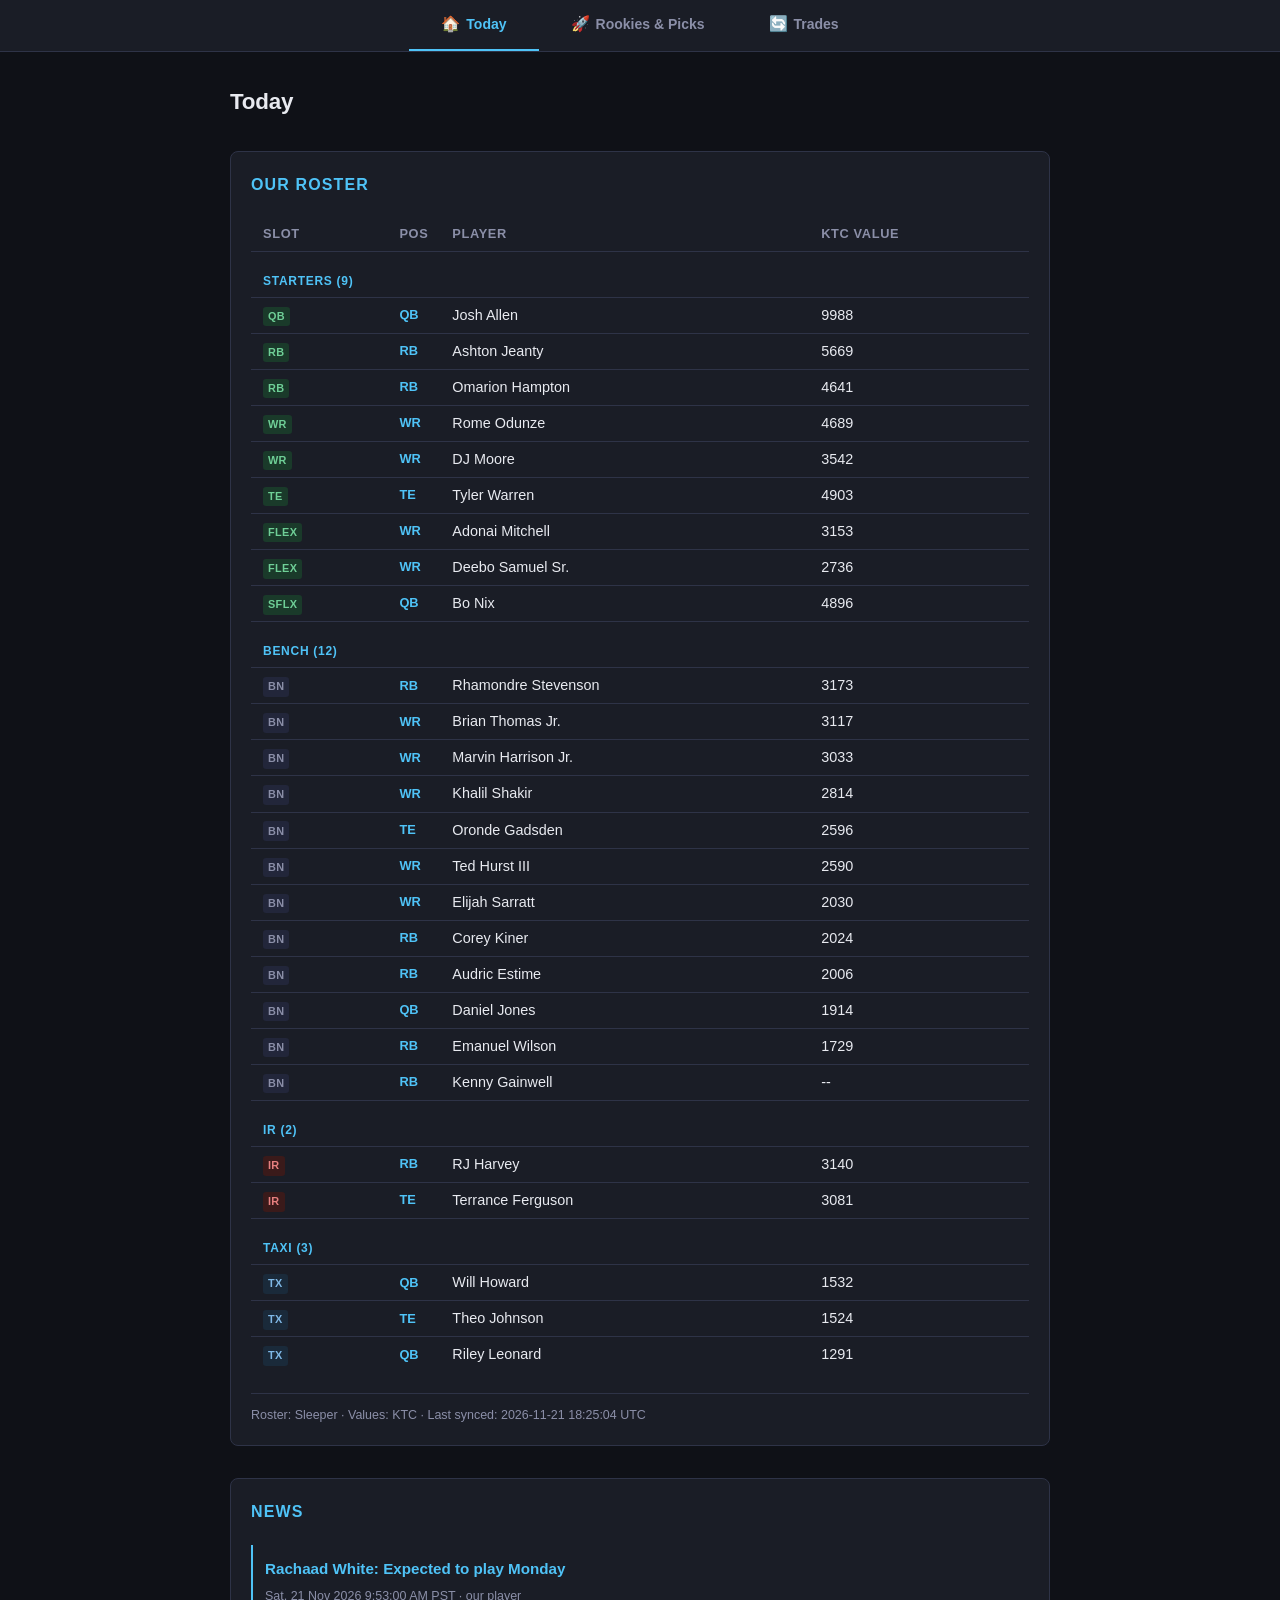
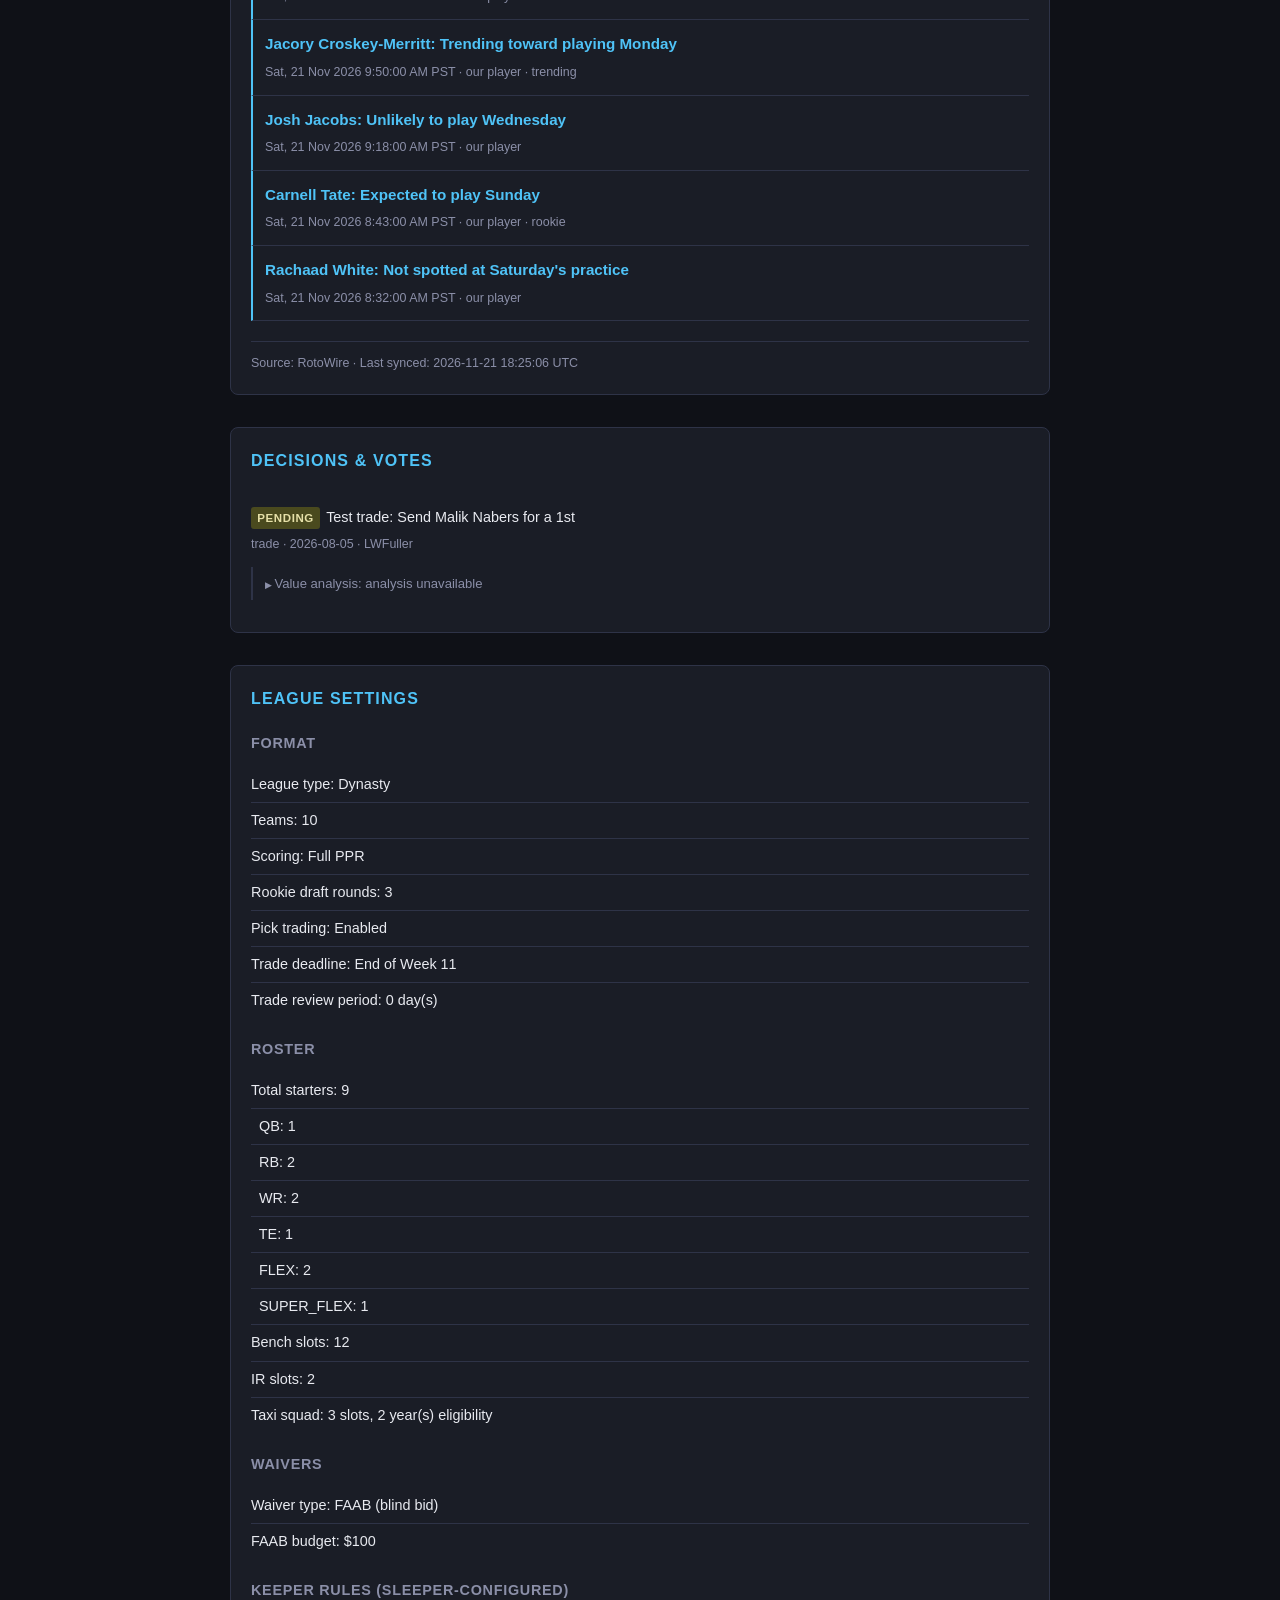
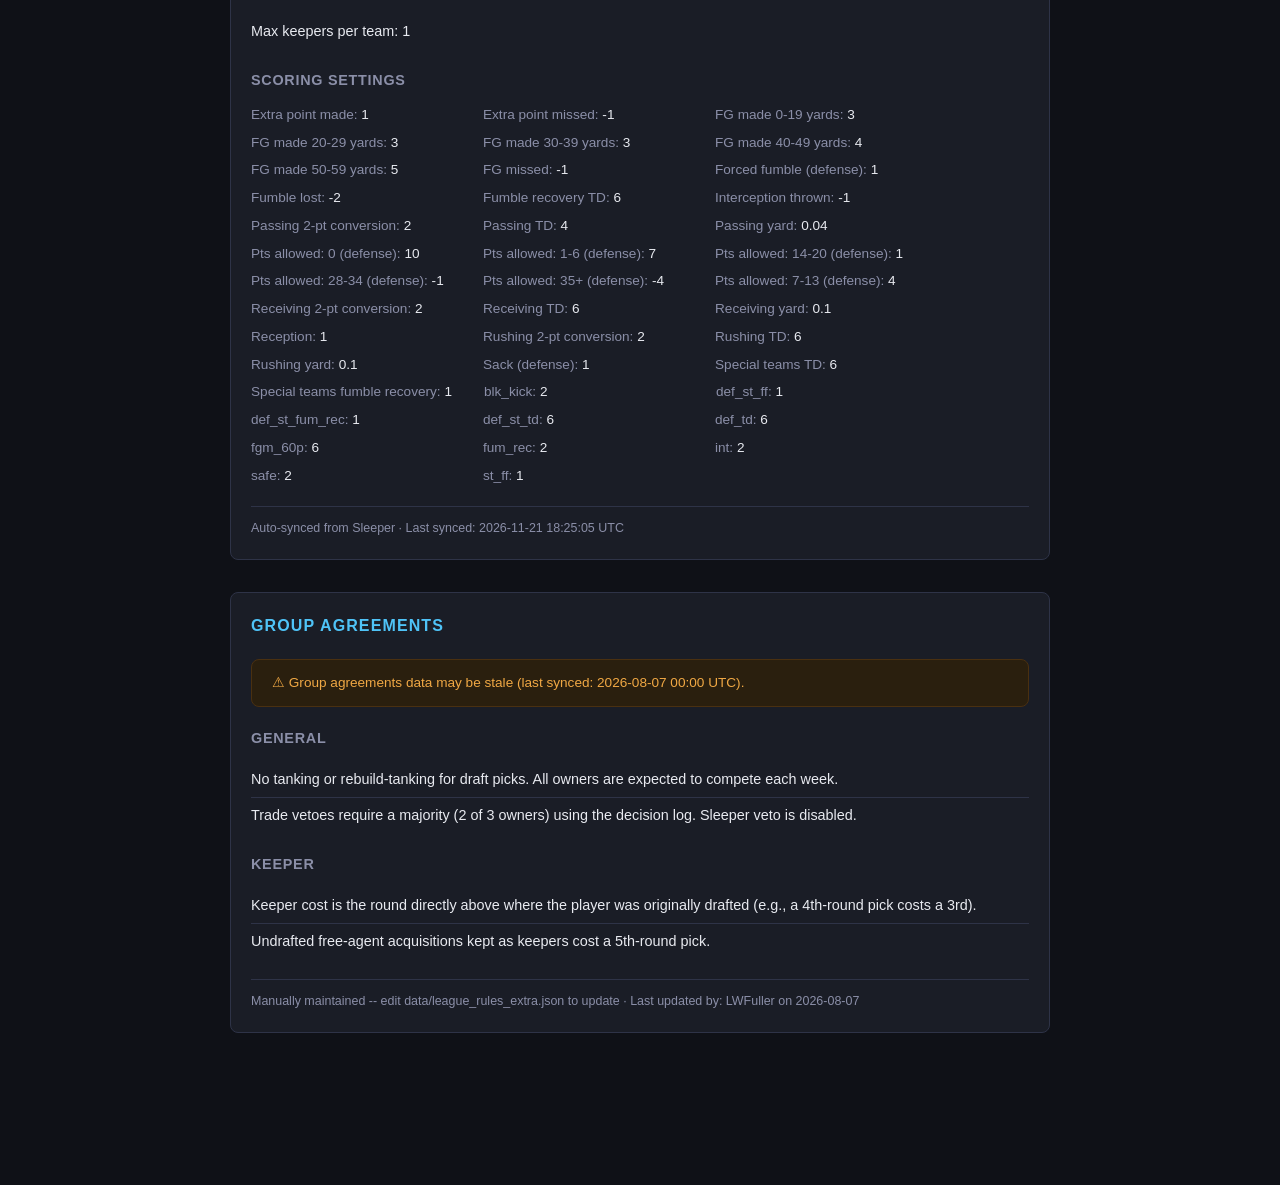
==== commit 91f226d1: "chore: update cache [skip ci]" ====
--- a/site/index.html
+++ b/site/index.html
@@ -18,46 +18,46 @@
 <div class="section-card">
   <h2>Our Roster</h2>
   <div class="table-wrapper"><table><thead><tr><th>Slot</th><th>Pos</th><th>Player</th><th>KTC Value</th></tr></thead><tbody><tr class="roster-section"><td colspan="4">Starters (9)</td></tr>
-<tr><td><span class="slot-badge slot-starter">QB</span></td><td class="pos-cell">QB</td><td>Josh Allen</td><td>9991</td></tr>
-<tr><td><span class="slot-badge slot-starter">RB</span></td><td class="pos-cell">RB</td><td>Ashton Jeanty</td><td>5636</td></tr>
-<tr><td><span class="slot-badge slot-starter">RB</span></td><td class="pos-cell">RB</td><td>Omarion Hampton</td><td>4640</td></tr>
-<tr><td><span class="slot-badge slot-starter">WR</span></td><td class="pos-cell">WR</td><td>Rome Odunze</td><td>4692</td></tr>
-<tr><td><span class="slot-badge slot-starter">WR</span></td><td class="pos-cell">WR</td><td>DJ Moore</td><td>3541</td></tr>
-<tr><td><span class="slot-badge slot-starter">TE</span></td><td class="pos-cell">TE</td><td>Tyler Warren</td><td>4894</td></tr>
-<tr><td><span class="slot-badge slot-starter">FLEX</span></td><td class="pos-cell">WR</td><td>Adonai Mitchell</td><td>3144</td></tr>
-<tr><td><span class="slot-badge slot-starter">FLEX</span></td><td class="pos-cell">WR</td><td>Deebo Samuel Sr.</td><td>2730</td></tr>
-<tr><td><span class="slot-badge slot-starter">SFLX</span></td><td class="pos-cell">QB</td><td>Bo Nix</td><td>4892</td></tr>
+<tr><td><span class="slot-badge slot-starter">QB</span></td><td class="pos-cell">QB</td><td>Josh Allen</td><td>9988</td></tr>
+<tr><td><span class="slot-badge slot-starter">RB</span></td><td class="pos-cell">RB</td><td>Ashton Jeanty</td><td>5669</td></tr>
+<tr><td><span class="slot-badge slot-starter">RB</span></td><td class="pos-cell">RB</td><td>Omarion Hampton</td><td>4641</td></tr>
+<tr><td><span class="slot-badge slot-starter">WR</span></td><td class="pos-cell">WR</td><td>Rome Odunze</td><td>4689</td></tr>
+<tr><td><span class="slot-badge slot-starter">WR</span></td><td class="pos-cell">WR</td><td>DJ Moore</td><td>3542</td></tr>
+<tr><td><span class="slot-badge slot-starter">TE</span></td><td class="pos-cell">TE</td><td>Tyler Warren</td><td>4903</td></tr>
+<tr><td><span class="slot-badge slot-starter">FLEX</span></td><td class="pos-cell">WR</td><td>Adonai Mitchell</td><td>3153</td></tr>
+<tr><td><span class="slot-badge slot-starter">FLEX</span></td><td class="pos-cell">WR</td><td>Deebo Samuel Sr.</td><td>2736</td></tr>
+<tr><td><span class="slot-badge slot-starter">SFLX</span></td><td class="pos-cell">QB</td><td>Bo Nix</td><td>4896</td></tr>
 <tr class="roster-section"><td colspan="4">Bench (12)</td></tr>
-<tr><td><span class="slot-badge slot-bench">BN</span></td><td class="pos-cell">RB</td><td>Rhamondre Stevenson</td><td>3163</td></tr>
-<tr><td><span class="slot-badge slot-bench">BN</span></td><td class="pos-cell">WR</td><td>Brian Thomas Jr.</td><td>3126</td></tr>
-<tr><td><span class="slot-badge slot-bench">BN</span></td><td class="pos-cell">WR</td><td>Marvin Harrison Jr.</td><td>3051</td></tr>
-<tr><td><span class="slot-badge slot-bench">BN</span></td><td class="pos-cell">WR</td><td>Khalil Shakir</td><td>2829</td></tr>
-<tr><td><span class="slot-badge slot-bench">BN</span></td><td class="pos-cell">WR</td><td>Ted Hurst III</td><td>2599</td></tr>
-<tr><td><span class="slot-badge slot-bench">BN</span></td><td class="pos-cell">TE</td><td>Oronde Gadsden</td><td>2578</td></tr>
-<tr><td><span class="slot-badge slot-bench">BN</span></td><td class="pos-cell">QB</td><td>Daniel Jones</td><td>2432</td></tr>
+<tr><td><span class="slot-badge slot-bench">BN</span></td><td class="pos-cell">RB</td><td>Rhamondre Stevenson</td><td>3173</td></tr>
+<tr><td><span class="slot-badge slot-bench">BN</span></td><td class="pos-cell">WR</td><td>Brian Thomas Jr.</td><td>3117</td></tr>
+<tr><td><span class="slot-badge slot-bench">BN</span></td><td class="pos-cell">WR</td><td>Marvin Harrison Jr.</td><td>3033</td></tr>
+<tr><td><span class="slot-badge slot-bench">BN</span></td><td class="pos-cell">WR</td><td>Khalil Shakir</td><td>2814</td></tr>
+<tr><td><span class="slot-badge slot-bench">BN</span></td><td class="pos-cell">TE</td><td>Oronde Gadsden</td><td>2596</td></tr>
+<tr><td><span class="slot-badge slot-bench">BN</span></td><td class="pos-cell">WR</td><td>Ted Hurst III</td><td>2590</td></tr>
 <tr><td><span class="slot-badge slot-bench">BN</span></td><td class="pos-cell">WR</td><td>Elijah Sarratt</td><td>2030</td></tr>
-<tr><td><span class="slot-badge slot-bench">BN</span></td><td class="pos-cell">RB</td><td>Audric Estime</td><td>2018</td></tr>
-<tr><td><span class="slot-badge slot-bench">BN</span></td><td class="pos-cell">RB</td><td>Corey Kiner</td><td>2000</td></tr>
-<tr><td><span class="slot-badge slot-bench">BN</span></td><td class="pos-cell">RB</td><td>Emanuel Wilson</td><td>1732</td></tr>
+<tr><td><span class="slot-badge slot-bench">BN</span></td><td class="pos-cell">RB</td><td>Corey Kiner</td><td>2024</td></tr>
+<tr><td><span class="slot-badge slot-bench">BN</span></td><td class="pos-cell">RB</td><td>Audric Estime</td><td>2006</td></tr>
+<tr><td><span class="slot-badge slot-bench">BN</span></td><td class="pos-cell">QB</td><td>Daniel Jones</td><td>1914</td></tr>
+<tr><td><span class="slot-badge slot-bench">BN</span></td><td class="pos-cell">RB</td><td>Emanuel Wilson</td><td>1729</td></tr>
 <tr><td><span class="slot-badge slot-bench">BN</span></td><td class="pos-cell">RB</td><td>Kenny Gainwell</td><td>--</td></tr>
 <tr class="roster-section"><td colspan="4">IR (2)</td></tr>
-<tr><td><span class="slot-badge slot-ir">IR</span></td><td class="pos-cell">RB</td><td>RJ Harvey</td><td>3141</td></tr>
-<tr><td><span class="slot-badge slot-ir">IR</span></td><td class="pos-cell">TE</td><td>Terrance Ferguson</td><td>3090</td></tr>
+<tr><td><span class="slot-badge slot-ir">IR</span></td><td class="pos-cell">RB</td><td>RJ Harvey</td><td>3140</td></tr>
+<tr><td><span class="slot-badge slot-ir">IR</span></td><td class="pos-cell">TE</td><td>Terrance Ferguson</td><td>3081</td></tr>
 <tr class="roster-section"><td colspan="4">Taxi (3)</td></tr>
-<tr><td><span class="slot-badge slot-taxi">TX</span></td><td class="pos-cell">QB</td><td>Will Howard</td><td>1523</td></tr>
-<tr><td><span class="slot-badge slot-taxi">TX</span></td><td class="pos-cell">TE</td><td>Theo Johnson</td><td>1518</td></tr>
+<tr><td><span class="slot-badge slot-taxi">TX</span></td><td class="pos-cell">QB</td><td>Will Howard</td><td>1532</td></tr>
+<tr><td><span class="slot-badge slot-taxi">TX</span></td><td class="pos-cell">TE</td><td>Theo Johnson</td><td>1524</td></tr>
 <tr><td><span class="slot-badge slot-taxi">TX</span></td><td class="pos-cell">QB</td><td>Riley Leonard</td><td>1291</td></tr></tbody></table></div>
-<div class="section-meta">Roster: Sleeper &middot; Values: KTC &middot; Last synced: 2026-11-21 10:25:00 UTC</div>
+<div class="section-meta">Roster: Sleeper &middot; Values: KTC &middot; Last synced: 2026-11-21 18:25:04 UTC</div>
 </div>
 
 <div class="section-card">
   <h2>News</h2>
-  <div class="news-item rostered-item"><div class="headline"><a href="https://www.rotowire.com//football/player/davante-adams-9455" target="_blank" rel="noopener">Davante Adams: Not in line to be ready following bye</a></div><div class="meta">Fri, 20 Nov 2026 3:18:00 PM PST &middot; our player &middot; trending &middot; rookie</div></div>
-<div class="news-item rostered-item"><div class="headline"><a href="https://www.rotowire.com//football/player/dandre-swift-14394" target="_blank" rel="noopener">D&#x27;Andre Swift: Welcoming back Monangai</a></div><div class="meta">Fri, 20 Nov 2026 3:13:00 PM PST &middot; our player &middot; trending</div></div>
-<div class="news-item rostered-item"><div class="headline"><a href="https://www.rotowire.com//football/player/jaylen-waddle-15404" target="_blank" rel="noopener">Jaylen Waddle: Good to go for Sunday&#x27;s game</a></div><div class="meta">Fri, 20 Nov 2026 1:57:00 PM PST &middot; our player &middot; trending</div></div>
-<div class="news-item rostered-item"><div class="headline"><a href="https://www.rotowire.com//football/player/saquon-barkley-12507" target="_blank" rel="noopener">Saquon Barkley: In clear for Week 11 action</a></div><div class="meta">Fri, 20 Nov 2026 1:38:00 PM PST &middot; our player &middot; rookie</div></div>
-<div class="news-item rostered-item"><div class="headline"><a href="https://www.rotowire.com//football/player/ladd-mcconkey-17724" target="_blank" rel="noopener">Ladd McConkey: Listed questionable for Week 11</a></div><div class="meta">Fri, 20 Nov 2026 1:34:00 PM PST &middot; our player &middot; trending</div></div>
-<div class="section-meta">Source: RotoWire &middot; Last synced: 2026-11-21 10:25:02 UTC</div>
+  <div class="news-item rostered-item"><div class="headline"><a href="https://www.rotowire.com//football/player/rachaad-white-15802" target="_blank" rel="noopener">Rachaad White: Expected to play Monday</a></div><div class="meta">Sat, 21 Nov 2026 9:53:00 AM PST &middot; our player</div></div>
+<div class="news-item rostered-item"><div class="headline"><a href="https://www.rotowire.com//football/player/jacory-croskey-merritt-18811" target="_blank" rel="noopener">Jacory Croskey-Merritt: Trending toward playing Monday</a></div><div class="meta">Sat, 21 Nov 2026 9:50:00 AM PST &middot; our player &middot; trending</div></div>
+<div class="news-item rostered-item"><div class="headline"><a href="https://www.rotowire.com//football/player/josh-jacobs-13582" target="_blank" rel="noopener">Josh Jacobs: Unlikely to play Wednesday</a></div><div class="meta">Sat, 21 Nov 2026 9:18:00 AM PST &middot; our player</div></div>
+<div class="news-item rostered-item"><div class="headline"><a href="https://www.rotowire.com//football/player/carnell-tate-19268" target="_blank" rel="noopener">Carnell Tate: Expected to play Sunday</a></div><div class="meta">Sat, 21 Nov 2026 8:43:00 AM PST &middot; our player &middot; rookie</div></div>
+<div class="news-item rostered-item"><div class="headline"><a href="https://www.rotowire.com//football/player/rachaad-white-15802" target="_blank" rel="noopener">Rachaad White: Not spotted at Saturday&#x27;s practice</a></div><div class="meta">Sat, 21 Nov 2026 8:32:00 AM PST &middot; our player</div></div>
+<div class="section-meta">Source: RotoWire &middot; Last synced: 2026-11-21 18:25:06 UTC</div>
 </div>
 
 <div class="section-card">
@@ -72,7 +72,7 @@
 <h3>Waivers</h3><ul class="rule-list"><li><span class="k">Waiver type:</span> FAAB (blind bid)</li><li><span class="k">FAAB budget:</span> $100</li></ul>
 <h3>Keeper Rules (Sleeper-configured)</h3><ul class="rule-list"><li><span class="k">Max keepers per team:</span> 1</li></ul>
 <h3>Scoring Settings</h3><ul class="scoring-list"><li><span class="k">Extra point made:</span> 1</li><li><span class="k">Extra point missed:</span> -1</li><li><span class="k">FG made 0-19 yards:</span> 3</li><li><span class="k">FG made 20-29 yards:</span> 3</li><li><span class="k">FG made 30-39 yards:</span> 3</li><li><span class="k">FG made 40-49 yards:</span> 4</li><li><span class="k">FG made 50-59 yards:</span> 5</li><li><span class="k">FG missed:</span> -1</li><li><span class="k">Forced fumble (defense):</span> 1</li><li><span class="k">Fumble lost:</span> -2</li><li><span class="k">Fumble recovery TD:</span> 6</li><li><span class="k">Interception thrown:</span> -1</li><li><span class="k">Passing 2-pt conversion:</span> 2</li><li><span class="k">Passing TD:</span> 4</li><li><span class="k">Passing yard:</span> 0.04</li><li><span class="k">Pts allowed: 0 (defense):</span> 10</li><li><span class="k">Pts allowed: 1-6 (defense):</span> 7</li><li><span class="k">Pts allowed: 14-20 (defense):</span> 1</li><li><span class="k">Pts allowed: 28-34 (defense):</span> -1</li><li><span class="k">Pts allowed: 35+ (defense):</span> -4</li><li><span class="k">Pts allowed: 7-13 (defense):</span> 4</li><li><span class="k">Receiving 2-pt conversion:</span> 2</li><li><span class="k">Receiving TD:</span> 6</li><li><span class="k">Receiving yard:</span> 0.1</li><li><span class="k">Reception:</span> 1</li><li><span class="k">Rushing 2-pt conversion:</span> 2</li><li><span class="k">Rushing TD:</span> 6</li><li><span class="k">Rushing yard:</span> 0.1</li><li><span class="k">Sack (defense):</span> 1</li><li><span class="k">Special teams TD:</span> 6</li><li><span class="k">Special teams fumble recovery:</span> 1</li><li><span class="k">blk_kick:</span> 2</li><li><span class="k">def_st_ff:</span> 1</li><li><span class="k">def_st_fum_rec:</span> 1</li><li><span class="k">def_st_td:</span> 6</li><li><span class="k">def_td:</span> 6</li><li><span class="k">fgm_60p:</span> 6</li><li><span class="k">fum_rec:</span> 2</li><li><span class="k">int:</span> 2</li><li><span class="k">safe:</span> 2</li><li><span class="k">st_ff:</span> 1</li></ul>
-<div class="section-meta">Auto-synced from Sleeper &middot; Last synced: 2026-11-21 10:25:01 UTC</div>
+<div class="section-meta">Auto-synced from Sleeper &middot; Last synced: 2026-11-21 18:25:05 UTC</div>
 </div>
 
 <div class="section-card">
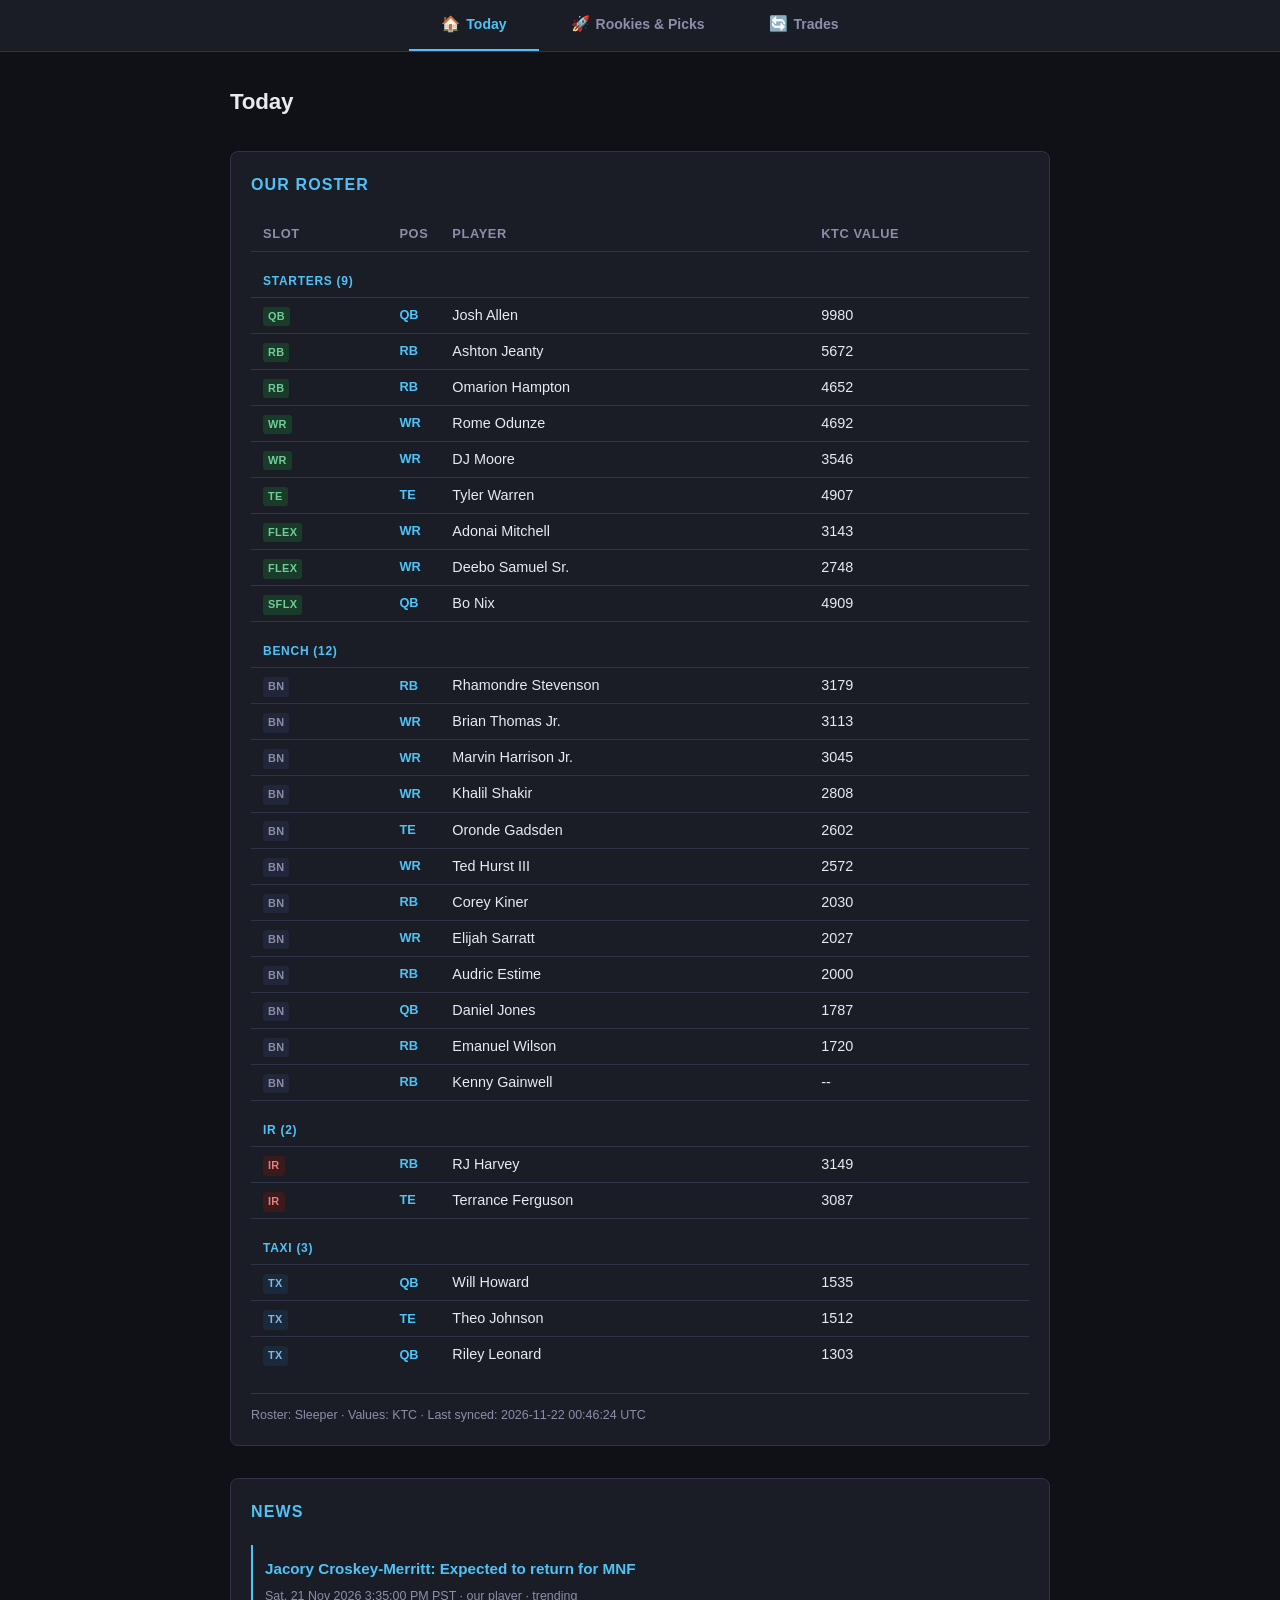
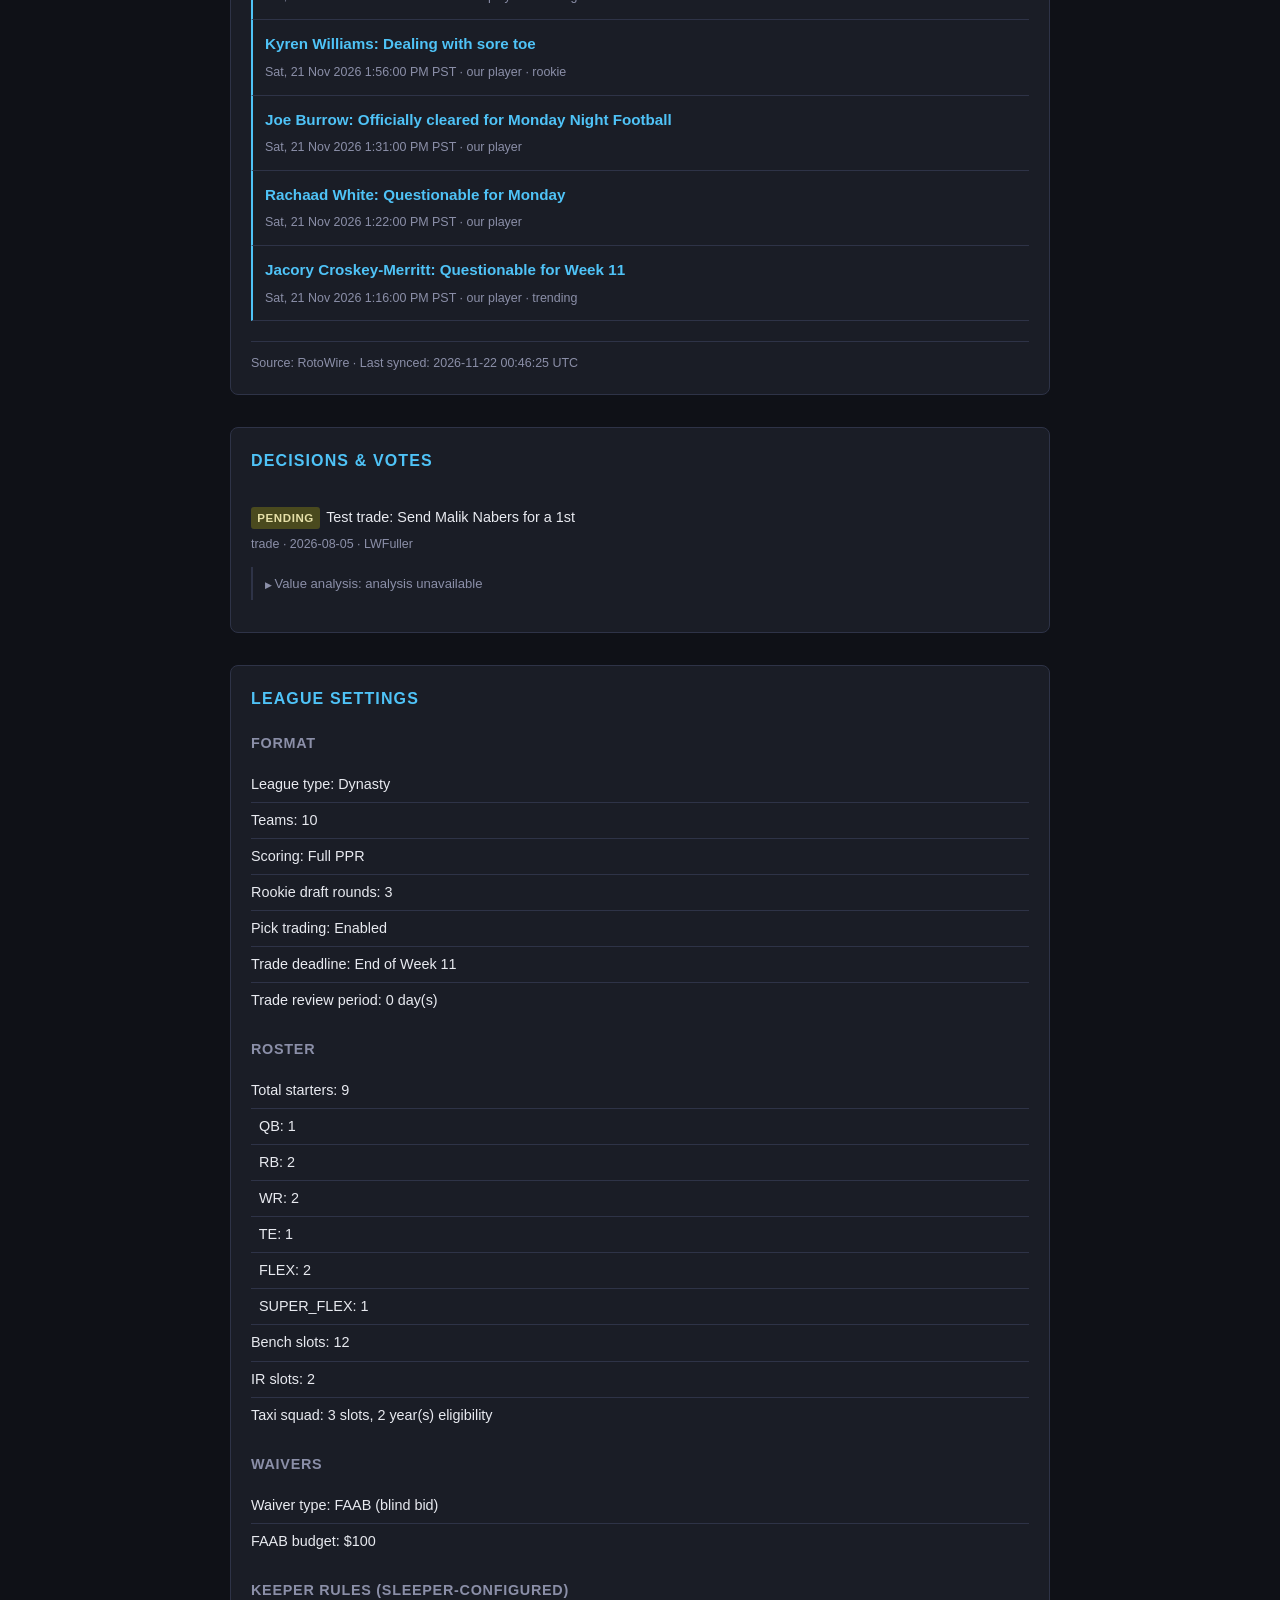
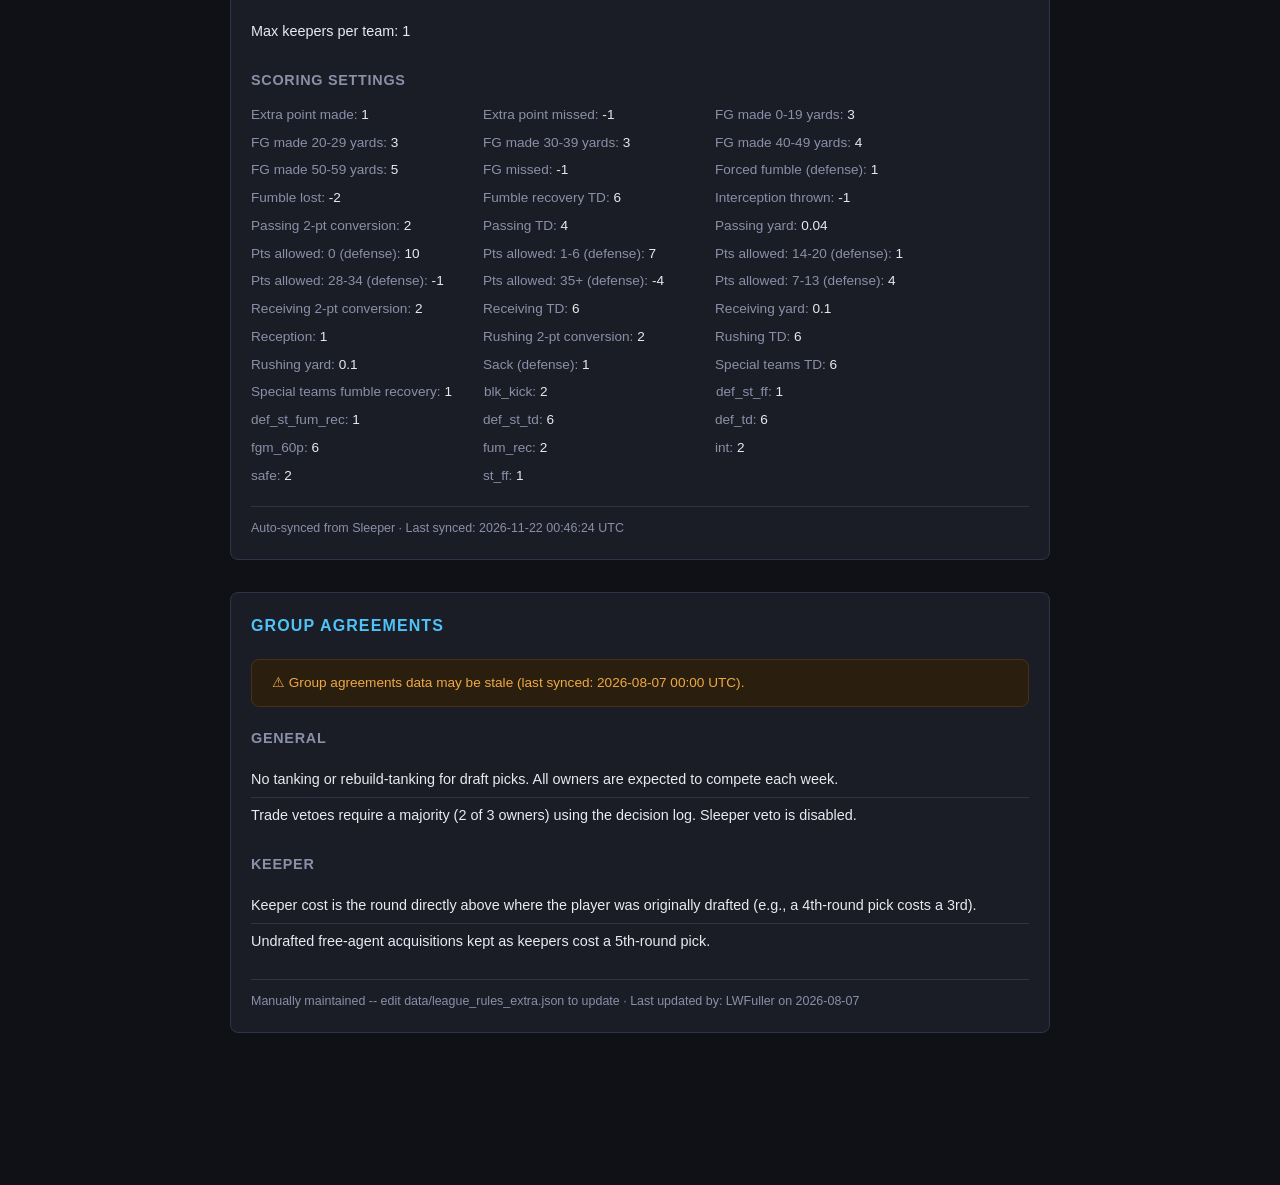
==== commit e32be768: "chore: update cache [skip ci]" ====
--- a/site/index.html
+++ b/site/index.html
@@ -18,46 +18,46 @@
 <div class="section-card">
   <h2>Our Roster</h2>
   <div class="table-wrapper"><table><thead><tr><th>Slot</th><th>Pos</th><th>Player</th><th>KTC Value</th></tr></thead><tbody><tr class="roster-section"><td colspan="4">Starters (9)</td></tr>
-<tr><td><span class="slot-badge slot-starter">QB</span></td><td class="pos-cell">QB</td><td>Josh Allen</td><td>9988</td></tr>
-<tr><td><span class="slot-badge slot-starter">RB</span></td><td class="pos-cell">RB</td><td>Ashton Jeanty</td><td>5669</td></tr>
-<tr><td><span class="slot-badge slot-starter">RB</span></td><td class="pos-cell">RB</td><td>Omarion Hampton</td><td>4641</td></tr>
-<tr><td><span class="slot-badge slot-starter">WR</span></td><td class="pos-cell">WR</td><td>Rome Odunze</td><td>4689</td></tr>
-<tr><td><span class="slot-badge slot-starter">WR</span></td><td class="pos-cell">WR</td><td>DJ Moore</td><td>3542</td></tr>
-<tr><td><span class="slot-badge slot-starter">TE</span></td><td class="pos-cell">TE</td><td>Tyler Warren</td><td>4903</td></tr>
-<tr><td><span class="slot-badge slot-starter">FLEX</span></td><td class="pos-cell">WR</td><td>Adonai Mitchell</td><td>3153</td></tr>
-<tr><td><span class="slot-badge slot-starter">FLEX</span></td><td class="pos-cell">WR</td><td>Deebo Samuel Sr.</td><td>2736</td></tr>
-<tr><td><span class="slot-badge slot-starter">SFLX</span></td><td class="pos-cell">QB</td><td>Bo Nix</td><td>4896</td></tr>
+<tr><td><span class="slot-badge slot-starter">QB</span></td><td class="pos-cell">QB</td><td>Josh Allen</td><td>9980</td></tr>
+<tr><td><span class="slot-badge slot-starter">RB</span></td><td class="pos-cell">RB</td><td>Ashton Jeanty</td><td>5672</td></tr>
+<tr><td><span class="slot-badge slot-starter">RB</span></td><td class="pos-cell">RB</td><td>Omarion Hampton</td><td>4652</td></tr>
+<tr><td><span class="slot-badge slot-starter">WR</span></td><td class="pos-cell">WR</td><td>Rome Odunze</td><td>4692</td></tr>
+<tr><td><span class="slot-badge slot-starter">WR</span></td><td class="pos-cell">WR</td><td>DJ Moore</td><td>3546</td></tr>
+<tr><td><span class="slot-badge slot-starter">TE</span></td><td class="pos-cell">TE</td><td>Tyler Warren</td><td>4907</td></tr>
+<tr><td><span class="slot-badge slot-starter">FLEX</span></td><td class="pos-cell">WR</td><td>Adonai Mitchell</td><td>3143</td></tr>
+<tr><td><span class="slot-badge slot-starter">FLEX</span></td><td class="pos-cell">WR</td><td>Deebo Samuel Sr.</td><td>2748</td></tr>
+<tr><td><span class="slot-badge slot-starter">SFLX</span></td><td class="pos-cell">QB</td><td>Bo Nix</td><td>4909</td></tr>
 <tr class="roster-section"><td colspan="4">Bench (12)</td></tr>
-<tr><td><span class="slot-badge slot-bench">BN</span></td><td class="pos-cell">RB</td><td>Rhamondre Stevenson</td><td>3173</td></tr>
-<tr><td><span class="slot-badge slot-bench">BN</span></td><td class="pos-cell">WR</td><td>Brian Thomas Jr.</td><td>3117</td></tr>
-<tr><td><span class="slot-badge slot-bench">BN</span></td><td class="pos-cell">WR</td><td>Marvin Harrison Jr.</td><td>3033</td></tr>
-<tr><td><span class="slot-badge slot-bench">BN</span></td><td class="pos-cell">WR</td><td>Khalil Shakir</td><td>2814</td></tr>
-<tr><td><span class="slot-badge slot-bench">BN</span></td><td class="pos-cell">TE</td><td>Oronde Gadsden</td><td>2596</td></tr>
-<tr><td><span class="slot-badge slot-bench">BN</span></td><td class="pos-cell">WR</td><td>Ted Hurst III</td><td>2590</td></tr>
-<tr><td><span class="slot-badge slot-bench">BN</span></td><td class="pos-cell">WR</td><td>Elijah Sarratt</td><td>2030</td></tr>
-<tr><td><span class="slot-badge slot-bench">BN</span></td><td class="pos-cell">RB</td><td>Corey Kiner</td><td>2024</td></tr>
-<tr><td><span class="slot-badge slot-bench">BN</span></td><td class="pos-cell">RB</td><td>Audric Estime</td><td>2006</td></tr>
-<tr><td><span class="slot-badge slot-bench">BN</span></td><td class="pos-cell">QB</td><td>Daniel Jones</td><td>1914</td></tr>
-<tr><td><span class="slot-badge slot-bench">BN</span></td><td class="pos-cell">RB</td><td>Emanuel Wilson</td><td>1729</td></tr>
+<tr><td><span class="slot-badge slot-bench">BN</span></td><td class="pos-cell">RB</td><td>Rhamondre Stevenson</td><td>3179</td></tr>
+<tr><td><span class="slot-badge slot-bench">BN</span></td><td class="pos-cell">WR</td><td>Brian Thomas Jr.</td><td>3113</td></tr>
+<tr><td><span class="slot-badge slot-bench">BN</span></td><td class="pos-cell">WR</td><td>Marvin Harrison Jr.</td><td>3045</td></tr>
+<tr><td><span class="slot-badge slot-bench">BN</span></td><td class="pos-cell">WR</td><td>Khalil Shakir</td><td>2808</td></tr>
+<tr><td><span class="slot-badge slot-bench">BN</span></td><td class="pos-cell">TE</td><td>Oronde Gadsden</td><td>2602</td></tr>
+<tr><td><span class="slot-badge slot-bench">BN</span></td><td class="pos-cell">WR</td><td>Ted Hurst III</td><td>2572</td></tr>
+<tr><td><span class="slot-badge slot-bench">BN</span></td><td class="pos-cell">RB</td><td>Corey Kiner</td><td>2030</td></tr>
+<tr><td><span class="slot-badge slot-bench">BN</span></td><td class="pos-cell">WR</td><td>Elijah Sarratt</td><td>2027</td></tr>
+<tr><td><span class="slot-badge slot-bench">BN</span></td><td class="pos-cell">RB</td><td>Audric Estime</td><td>2000</td></tr>
+<tr><td><span class="slot-badge slot-bench">BN</span></td><td class="pos-cell">QB</td><td>Daniel Jones</td><td>1787</td></tr>
+<tr><td><span class="slot-badge slot-bench">BN</span></td><td class="pos-cell">RB</td><td>Emanuel Wilson</td><td>1720</td></tr>
 <tr><td><span class="slot-badge slot-bench">BN</span></td><td class="pos-cell">RB</td><td>Kenny Gainwell</td><td>--</td></tr>
 <tr class="roster-section"><td colspan="4">IR (2)</td></tr>
-<tr><td><span class="slot-badge slot-ir">IR</span></td><td class="pos-cell">RB</td><td>RJ Harvey</td><td>3140</td></tr>
-<tr><td><span class="slot-badge slot-ir">IR</span></td><td class="pos-cell">TE</td><td>Terrance Ferguson</td><td>3081</td></tr>
+<tr><td><span class="slot-badge slot-ir">IR</span></td><td class="pos-cell">RB</td><td>RJ Harvey</td><td>3149</td></tr>
+<tr><td><span class="slot-badge slot-ir">IR</span></td><td class="pos-cell">TE</td><td>Terrance Ferguson</td><td>3087</td></tr>
 <tr class="roster-section"><td colspan="4">Taxi (3)</td></tr>
-<tr><td><span class="slot-badge slot-taxi">TX</span></td><td class="pos-cell">QB</td><td>Will Howard</td><td>1532</td></tr>
-<tr><td><span class="slot-badge slot-taxi">TX</span></td><td class="pos-cell">TE</td><td>Theo Johnson</td><td>1524</td></tr>
-<tr><td><span class="slot-badge slot-taxi">TX</span></td><td class="pos-cell">QB</td><td>Riley Leonard</td><td>1291</td></tr></tbody></table></div>
-<div class="section-meta">Roster: Sleeper &middot; Values: KTC &middot; Last synced: 2026-11-21 18:25:04 UTC</div>
+<tr><td><span class="slot-badge slot-taxi">TX</span></td><td class="pos-cell">QB</td><td>Will Howard</td><td>1535</td></tr>
+<tr><td><span class="slot-badge slot-taxi">TX</span></td><td class="pos-cell">TE</td><td>Theo Johnson</td><td>1512</td></tr>
+<tr><td><span class="slot-badge slot-taxi">TX</span></td><td class="pos-cell">QB</td><td>Riley Leonard</td><td>1303</td></tr></tbody></table></div>
+<div class="section-meta">Roster: Sleeper &middot; Values: KTC &middot; Last synced: 2026-11-22 00:46:24 UTC</div>
 </div>
 
 <div class="section-card">
   <h2>News</h2>
-  <div class="news-item rostered-item"><div class="headline"><a href="https://www.rotowire.com//football/player/rachaad-white-15802" target="_blank" rel="noopener">Rachaad White: Expected to play Monday</a></div><div class="meta">Sat, 21 Nov 2026 9:53:00 AM PST &middot; our player</div></div>
-<div class="news-item rostered-item"><div class="headline"><a href="https://www.rotowire.com//football/player/jacory-croskey-merritt-18811" target="_blank" rel="noopener">Jacory Croskey-Merritt: Trending toward playing Monday</a></div><div class="meta">Sat, 21 Nov 2026 9:50:00 AM PST &middot; our player &middot; trending</div></div>
-<div class="news-item rostered-item"><div class="headline"><a href="https://www.rotowire.com//football/player/josh-jacobs-13582" target="_blank" rel="noopener">Josh Jacobs: Unlikely to play Wednesday</a></div><div class="meta">Sat, 21 Nov 2026 9:18:00 AM PST &middot; our player</div></div>
-<div class="news-item rostered-item"><div class="headline"><a href="https://www.rotowire.com//football/player/carnell-tate-19268" target="_blank" rel="noopener">Carnell Tate: Expected to play Sunday</a></div><div class="meta">Sat, 21 Nov 2026 8:43:00 AM PST &middot; our player &middot; rookie</div></div>
-<div class="news-item rostered-item"><div class="headline"><a href="https://www.rotowire.com//football/player/rachaad-white-15802" target="_blank" rel="noopener">Rachaad White: Not spotted at Saturday&#x27;s practice</a></div><div class="meta">Sat, 21 Nov 2026 8:32:00 AM PST &middot; our player</div></div>
-<div class="section-meta">Source: RotoWire &middot; Last synced: 2026-11-21 18:25:06 UTC</div>
+  <div class="news-item rostered-item"><div class="headline"><a href="https://www.rotowire.com//football/player/jacory-croskey-merritt-18811" target="_blank" rel="noopener">Jacory Croskey-Merritt: Expected to return for MNF</a></div><div class="meta">Sat, 21 Nov 2026 3:35:00 PM PST &middot; our player &middot; trending</div></div>
+<div class="news-item rostered-item"><div class="headline"><a href="https://www.rotowire.com//football/player/kyren-williams-15807" target="_blank" rel="noopener">Kyren Williams: Dealing with sore toe</a></div><div class="meta">Sat, 21 Nov 2026 1:56:00 PM PST &middot; our player &middot; rookie</div></div>
+<div class="news-item rostered-item"><div class="headline"><a href="https://www.rotowire.com//football/player/joe-burrow-14442" target="_blank" rel="noopener">Joe Burrow: Officially cleared for Monday Night Football</a></div><div class="meta">Sat, 21 Nov 2026 1:31:00 PM PST &middot; our player</div></div>
+<div class="news-item rostered-item"><div class="headline"><a href="https://www.rotowire.com//football/player/rachaad-white-15802" target="_blank" rel="noopener">Rachaad White: Questionable for Monday</a></div><div class="meta">Sat, 21 Nov 2026 1:22:00 PM PST &middot; our player</div></div>
+<div class="news-item rostered-item"><div class="headline"><a href="https://www.rotowire.com//football/player/jacory-croskey-merritt-18811" target="_blank" rel="noopener">Jacory Croskey-Merritt: Questionable for Week 11</a></div><div class="meta">Sat, 21 Nov 2026 1:16:00 PM PST &middot; our player &middot; trending</div></div>
+<div class="section-meta">Source: RotoWire &middot; Last synced: 2026-11-22 00:46:25 UTC</div>
 </div>
 
 <div class="section-card">
@@ -72,7 +72,7 @@
 <h3>Waivers</h3><ul class="rule-list"><li><span class="k">Waiver type:</span> FAAB (blind bid)</li><li><span class="k">FAAB budget:</span> $100</li></ul>
 <h3>Keeper Rules (Sleeper-configured)</h3><ul class="rule-list"><li><span class="k">Max keepers per team:</span> 1</li></ul>
 <h3>Scoring Settings</h3><ul class="scoring-list"><li><span class="k">Extra point made:</span> 1</li><li><span class="k">Extra point missed:</span> -1</li><li><span class="k">FG made 0-19 yards:</span> 3</li><li><span class="k">FG made 20-29 yards:</span> 3</li><li><span class="k">FG made 30-39 yards:</span> 3</li><li><span class="k">FG made 40-49 yards:</span> 4</li><li><span class="k">FG made 50-59 yards:</span> 5</li><li><span class="k">FG missed:</span> -1</li><li><span class="k">Forced fumble (defense):</span> 1</li><li><span class="k">Fumble lost:</span> -2</li><li><span class="k">Fumble recovery TD:</span> 6</li><li><span class="k">Interception thrown:</span> -1</li><li><span class="k">Passing 2-pt conversion:</span> 2</li><li><span class="k">Passing TD:</span> 4</li><li><span class="k">Passing yard:</span> 0.04</li><li><span class="k">Pts allowed: 0 (defense):</span> 10</li><li><span class="k">Pts allowed: 1-6 (defense):</span> 7</li><li><span class="k">Pts allowed: 14-20 (defense):</span> 1</li><li><span class="k">Pts allowed: 28-34 (defense):</span> -1</li><li><span class="k">Pts allowed: 35+ (defense):</span> -4</li><li><span class="k">Pts allowed: 7-13 (defense):</span> 4</li><li><span class="k">Receiving 2-pt conversion:</span> 2</li><li><span class="k">Receiving TD:</span> 6</li><li><span class="k">Receiving yard:</span> 0.1</li><li><span class="k">Reception:</span> 1</li><li><span class="k">Rushing 2-pt conversion:</span> 2</li><li><span class="k">Rushing TD:</span> 6</li><li><span class="k">Rushing yard:</span> 0.1</li><li><span class="k">Sack (defense):</span> 1</li><li><span class="k">Special teams TD:</span> 6</li><li><span class="k">Special teams fumble recovery:</span> 1</li><li><span class="k">blk_kick:</span> 2</li><li><span class="k">def_st_ff:</span> 1</li><li><span class="k">def_st_fum_rec:</span> 1</li><li><span class="k">def_st_td:</span> 6</li><li><span class="k">def_td:</span> 6</li><li><span class="k">fgm_60p:</span> 6</li><li><span class="k">fum_rec:</span> 2</li><li><span class="k">int:</span> 2</li><li><span class="k">safe:</span> 2</li><li><span class="k">st_ff:</span> 1</li></ul>
-<div class="section-meta">Auto-synced from Sleeper &middot; Last synced: 2026-11-21 18:25:05 UTC</div>
+<div class="section-meta">Auto-synced from Sleeper &middot; Last synced: 2026-11-22 00:46:24 UTC</div>
 </div>
 
 <div class="section-card">
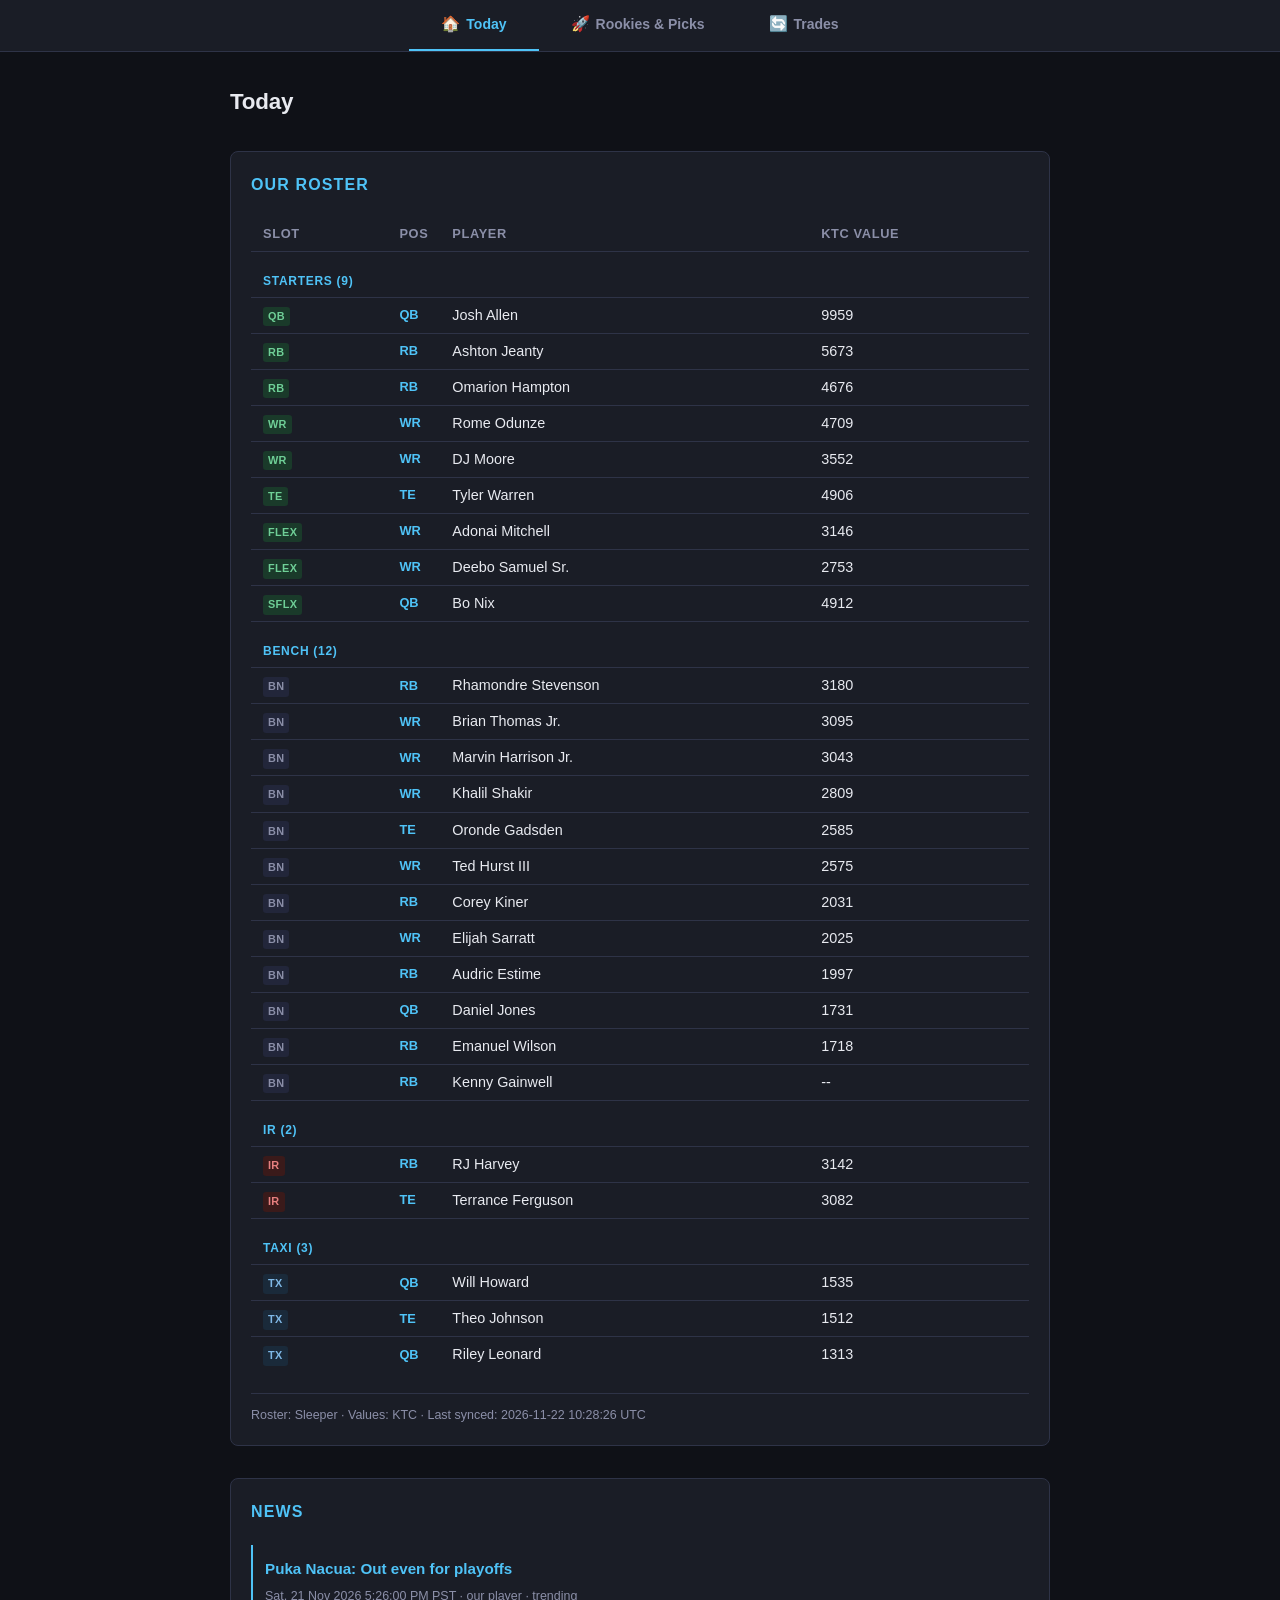
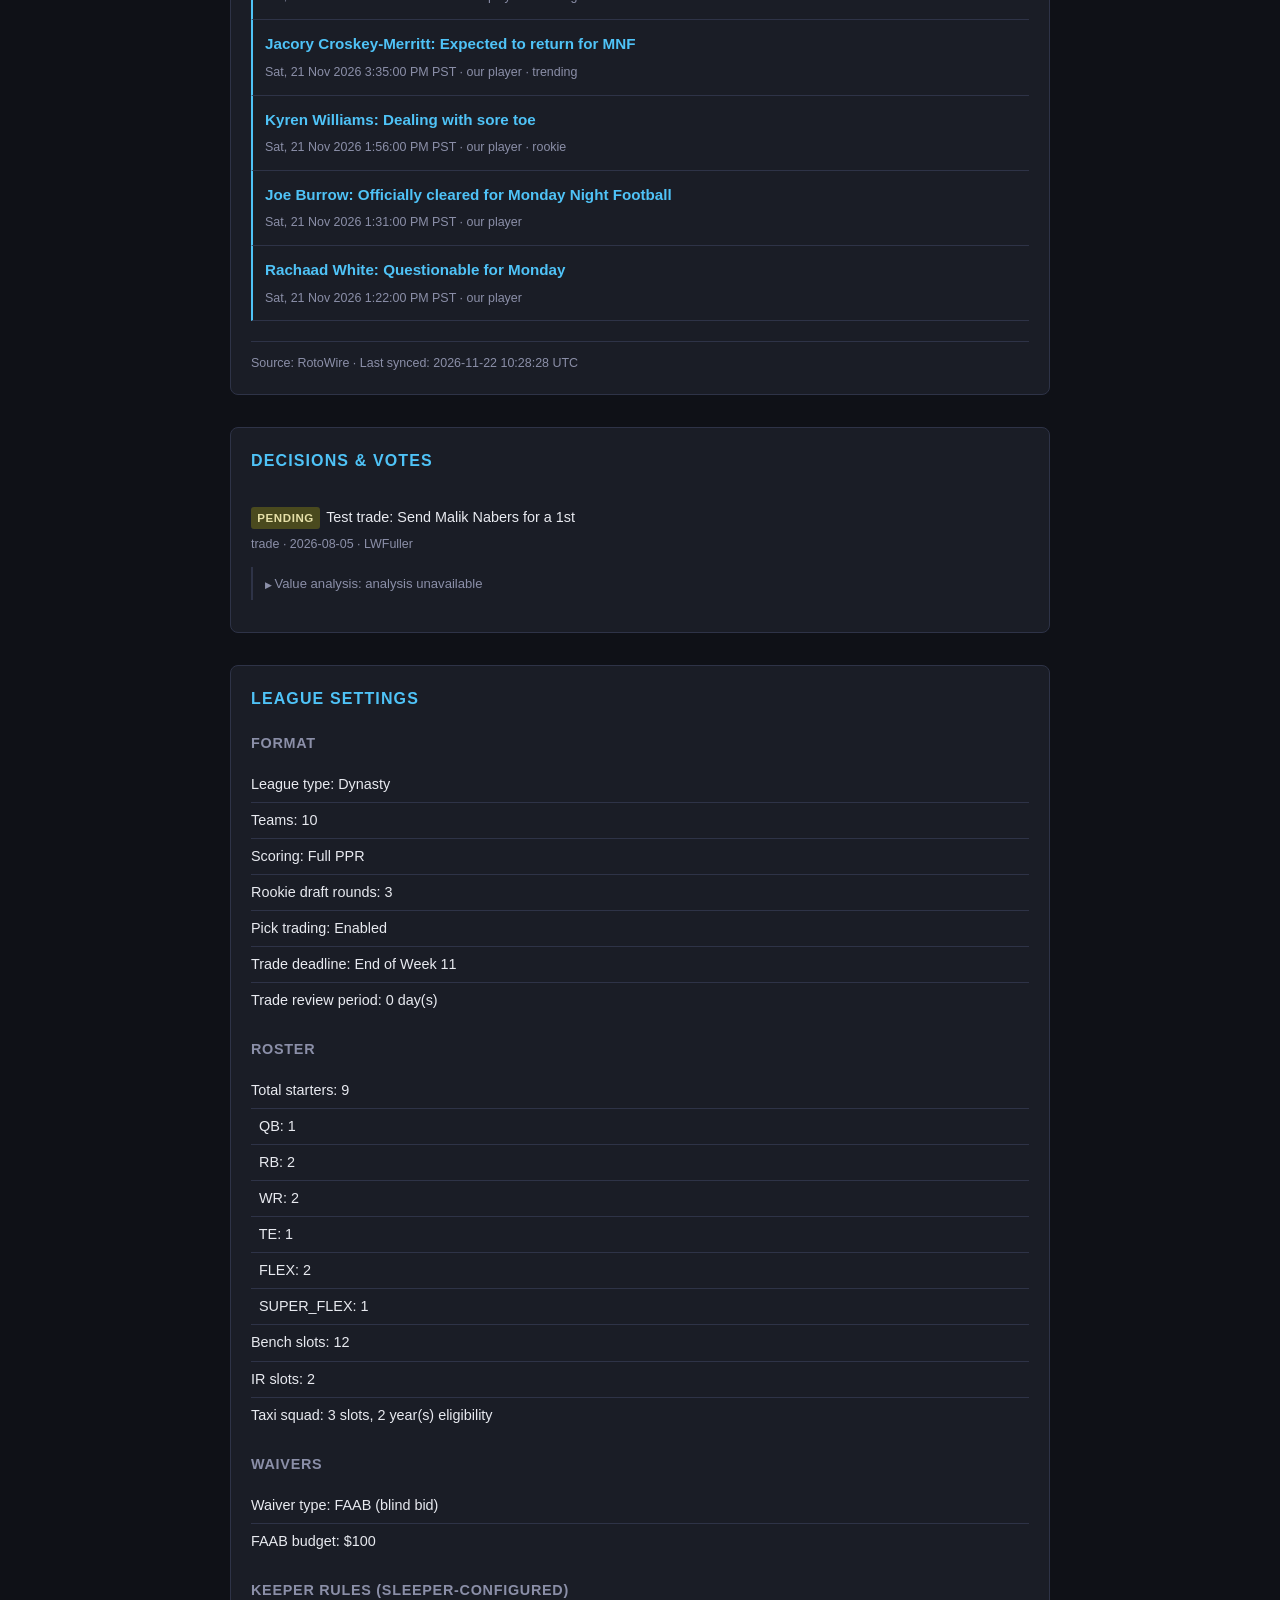
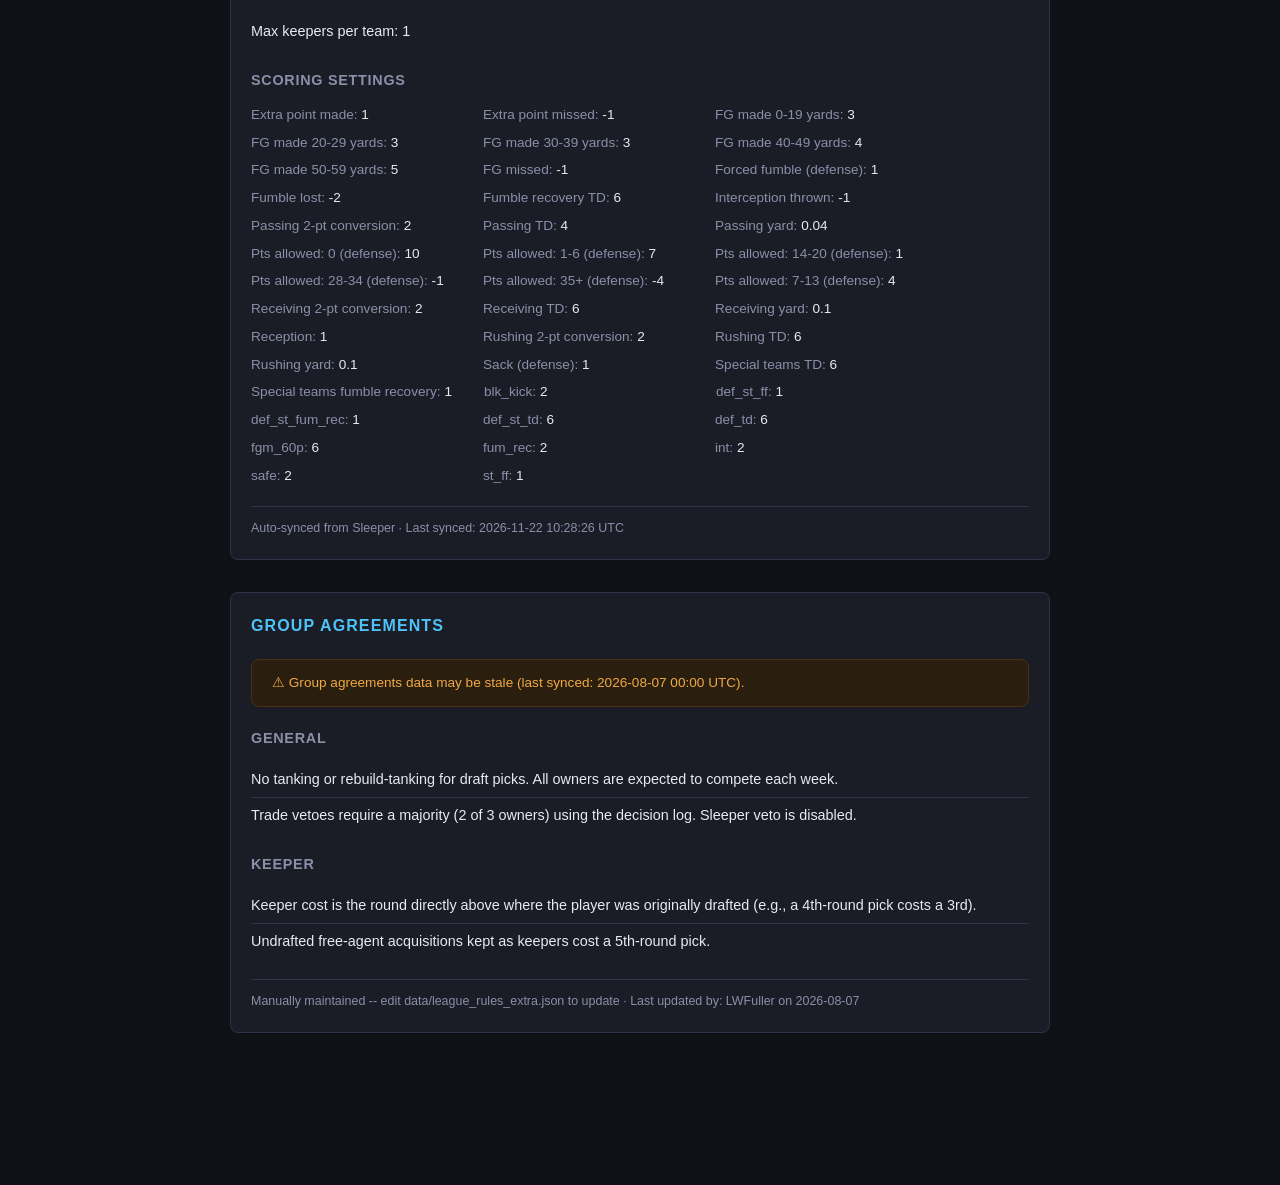
==== commit 4de8f158: "chore: update cache [skip ci]" ====
--- a/site/index.html
+++ b/site/index.html
@@ -18,46 +18,46 @@
 <div class="section-card">
   <h2>Our Roster</h2>
   <div class="table-wrapper"><table><thead><tr><th>Slot</th><th>Pos</th><th>Player</th><th>KTC Value</th></tr></thead><tbody><tr class="roster-section"><td colspan="4">Starters (9)</td></tr>
-<tr><td><span class="slot-badge slot-starter">QB</span></td><td class="pos-cell">QB</td><td>Josh Allen</td><td>9980</td></tr>
-<tr><td><span class="slot-badge slot-starter">RB</span></td><td class="pos-cell">RB</td><td>Ashton Jeanty</td><td>5672</td></tr>
-<tr><td><span class="slot-badge slot-starter">RB</span></td><td class="pos-cell">RB</td><td>Omarion Hampton</td><td>4652</td></tr>
-<tr><td><span class="slot-badge slot-starter">WR</span></td><td class="pos-cell">WR</td><td>Rome Odunze</td><td>4692</td></tr>
-<tr><td><span class="slot-badge slot-starter">WR</span></td><td class="pos-cell">WR</td><td>DJ Moore</td><td>3546</td></tr>
-<tr><td><span class="slot-badge slot-starter">TE</span></td><td class="pos-cell">TE</td><td>Tyler Warren</td><td>4907</td></tr>
-<tr><td><span class="slot-badge slot-starter">FLEX</span></td><td class="pos-cell">WR</td><td>Adonai Mitchell</td><td>3143</td></tr>
-<tr><td><span class="slot-badge slot-starter">FLEX</span></td><td class="pos-cell">WR</td><td>Deebo Samuel Sr.</td><td>2748</td></tr>
-<tr><td><span class="slot-badge slot-starter">SFLX</span></td><td class="pos-cell">QB</td><td>Bo Nix</td><td>4909</td></tr>
+<tr><td><span class="slot-badge slot-starter">QB</span></td><td class="pos-cell">QB</td><td>Josh Allen</td><td>9959</td></tr>
+<tr><td><span class="slot-badge slot-starter">RB</span></td><td class="pos-cell">RB</td><td>Ashton Jeanty</td><td>5673</td></tr>
+<tr><td><span class="slot-badge slot-starter">RB</span></td><td class="pos-cell">RB</td><td>Omarion Hampton</td><td>4676</td></tr>
+<tr><td><span class="slot-badge slot-starter">WR</span></td><td class="pos-cell">WR</td><td>Rome Odunze</td><td>4709</td></tr>
+<tr><td><span class="slot-badge slot-starter">WR</span></td><td class="pos-cell">WR</td><td>DJ Moore</td><td>3552</td></tr>
+<tr><td><span class="slot-badge slot-starter">TE</span></td><td class="pos-cell">TE</td><td>Tyler Warren</td><td>4906</td></tr>
+<tr><td><span class="slot-badge slot-starter">FLEX</span></td><td class="pos-cell">WR</td><td>Adonai Mitchell</td><td>3146</td></tr>
+<tr><td><span class="slot-badge slot-starter">FLEX</span></td><td class="pos-cell">WR</td><td>Deebo Samuel Sr.</td><td>2753</td></tr>
+<tr><td><span class="slot-badge slot-starter">SFLX</span></td><td class="pos-cell">QB</td><td>Bo Nix</td><td>4912</td></tr>
 <tr class="roster-section"><td colspan="4">Bench (12)</td></tr>
-<tr><td><span class="slot-badge slot-bench">BN</span></td><td class="pos-cell">RB</td><td>Rhamondre Stevenson</td><td>3179</td></tr>
-<tr><td><span class="slot-badge slot-bench">BN</span></td><td class="pos-cell">WR</td><td>Brian Thomas Jr.</td><td>3113</td></tr>
-<tr><td><span class="slot-badge slot-bench">BN</span></td><td class="pos-cell">WR</td><td>Marvin Harrison Jr.</td><td>3045</td></tr>
-<tr><td><span class="slot-badge slot-bench">BN</span></td><td class="pos-cell">WR</td><td>Khalil Shakir</td><td>2808</td></tr>
-<tr><td><span class="slot-badge slot-bench">BN</span></td><td class="pos-cell">TE</td><td>Oronde Gadsden</td><td>2602</td></tr>
-<tr><td><span class="slot-badge slot-bench">BN</span></td><td class="pos-cell">WR</td><td>Ted Hurst III</td><td>2572</td></tr>
-<tr><td><span class="slot-badge slot-bench">BN</span></td><td class="pos-cell">RB</td><td>Corey Kiner</td><td>2030</td></tr>
-<tr><td><span class="slot-badge slot-bench">BN</span></td><td class="pos-cell">WR</td><td>Elijah Sarratt</td><td>2027</td></tr>
-<tr><td><span class="slot-badge slot-bench">BN</span></td><td class="pos-cell">RB</td><td>Audric Estime</td><td>2000</td></tr>
-<tr><td><span class="slot-badge slot-bench">BN</span></td><td class="pos-cell">QB</td><td>Daniel Jones</td><td>1787</td></tr>
-<tr><td><span class="slot-badge slot-bench">BN</span></td><td class="pos-cell">RB</td><td>Emanuel Wilson</td><td>1720</td></tr>
+<tr><td><span class="slot-badge slot-bench">BN</span></td><td class="pos-cell">RB</td><td>Rhamondre Stevenson</td><td>3180</td></tr>
+<tr><td><span class="slot-badge slot-bench">BN</span></td><td class="pos-cell">WR</td><td>Brian Thomas Jr.</td><td>3095</td></tr>
+<tr><td><span class="slot-badge slot-bench">BN</span></td><td class="pos-cell">WR</td><td>Marvin Harrison Jr.</td><td>3043</td></tr>
+<tr><td><span class="slot-badge slot-bench">BN</span></td><td class="pos-cell">WR</td><td>Khalil Shakir</td><td>2809</td></tr>
+<tr><td><span class="slot-badge slot-bench">BN</span></td><td class="pos-cell">TE</td><td>Oronde Gadsden</td><td>2585</td></tr>
+<tr><td><span class="slot-badge slot-bench">BN</span></td><td class="pos-cell">WR</td><td>Ted Hurst III</td><td>2575</td></tr>
+<tr><td><span class="slot-badge slot-bench">BN</span></td><td class="pos-cell">RB</td><td>Corey Kiner</td><td>2031</td></tr>
+<tr><td><span class="slot-badge slot-bench">BN</span></td><td class="pos-cell">WR</td><td>Elijah Sarratt</td><td>2025</td></tr>
+<tr><td><span class="slot-badge slot-bench">BN</span></td><td class="pos-cell">RB</td><td>Audric Estime</td><td>1997</td></tr>
+<tr><td><span class="slot-badge slot-bench">BN</span></td><td class="pos-cell">QB</td><td>Daniel Jones</td><td>1731</td></tr>
+<tr><td><span class="slot-badge slot-bench">BN</span></td><td class="pos-cell">RB</td><td>Emanuel Wilson</td><td>1718</td></tr>
 <tr><td><span class="slot-badge slot-bench">BN</span></td><td class="pos-cell">RB</td><td>Kenny Gainwell</td><td>--</td></tr>
 <tr class="roster-section"><td colspan="4">IR (2)</td></tr>
-<tr><td><span class="slot-badge slot-ir">IR</span></td><td class="pos-cell">RB</td><td>RJ Harvey</td><td>3149</td></tr>
-<tr><td><span class="slot-badge slot-ir">IR</span></td><td class="pos-cell">TE</td><td>Terrance Ferguson</td><td>3087</td></tr>
+<tr><td><span class="slot-badge slot-ir">IR</span></td><td class="pos-cell">RB</td><td>RJ Harvey</td><td>3142</td></tr>
+<tr><td><span class="slot-badge slot-ir">IR</span></td><td class="pos-cell">TE</td><td>Terrance Ferguson</td><td>3082</td></tr>
 <tr class="roster-section"><td colspan="4">Taxi (3)</td></tr>
 <tr><td><span class="slot-badge slot-taxi">TX</span></td><td class="pos-cell">QB</td><td>Will Howard</td><td>1535</td></tr>
 <tr><td><span class="slot-badge slot-taxi">TX</span></td><td class="pos-cell">TE</td><td>Theo Johnson</td><td>1512</td></tr>
-<tr><td><span class="slot-badge slot-taxi">TX</span></td><td class="pos-cell">QB</td><td>Riley Leonard</td><td>1303</td></tr></tbody></table></div>
-<div class="section-meta">Roster: Sleeper &middot; Values: KTC &middot; Last synced: 2026-11-22 00:46:24 UTC</div>
+<tr><td><span class="slot-badge slot-taxi">TX</span></td><td class="pos-cell">QB</td><td>Riley Leonard</td><td>1313</td></tr></tbody></table></div>
+<div class="section-meta">Roster: Sleeper &middot; Values: KTC &middot; Last synced: 2026-11-22 10:28:26 UTC</div>
 </div>
 
 <div class="section-card">
   <h2>News</h2>
-  <div class="news-item rostered-item"><div class="headline"><a href="https://www.rotowire.com//football/player/jacory-croskey-merritt-18811" target="_blank" rel="noopener">Jacory Croskey-Merritt: Expected to return for MNF</a></div><div class="meta">Sat, 21 Nov 2026 3:35:00 PM PST &middot; our player &middot; trending</div></div>
+  <div class="news-item rostered-item"><div class="headline"><a href="https://www.rotowire.com//football/player/puka-nacua-16790" target="_blank" rel="noopener">Puka Nacua: Out even for playoffs</a></div><div class="meta">Sat, 21 Nov 2026 5:26:00 PM PST &middot; our player &middot; trending</div></div>
+<div class="news-item rostered-item"><div class="headline"><a href="https://www.rotowire.com//football/player/jacory-croskey-merritt-18811" target="_blank" rel="noopener">Jacory Croskey-Merritt: Expected to return for MNF</a></div><div class="meta">Sat, 21 Nov 2026 3:35:00 PM PST &middot; our player &middot; trending</div></div>
 <div class="news-item rostered-item"><div class="headline"><a href="https://www.rotowire.com//football/player/kyren-williams-15807" target="_blank" rel="noopener">Kyren Williams: Dealing with sore toe</a></div><div class="meta">Sat, 21 Nov 2026 1:56:00 PM PST &middot; our player &middot; rookie</div></div>
 <div class="news-item rostered-item"><div class="headline"><a href="https://www.rotowire.com//football/player/joe-burrow-14442" target="_blank" rel="noopener">Joe Burrow: Officially cleared for Monday Night Football</a></div><div class="meta">Sat, 21 Nov 2026 1:31:00 PM PST &middot; our player</div></div>
 <div class="news-item rostered-item"><div class="headline"><a href="https://www.rotowire.com//football/player/rachaad-white-15802" target="_blank" rel="noopener">Rachaad White: Questionable for Monday</a></div><div class="meta">Sat, 21 Nov 2026 1:22:00 PM PST &middot; our player</div></div>
-<div class="news-item rostered-item"><div class="headline"><a href="https://www.rotowire.com//football/player/jacory-croskey-merritt-18811" target="_blank" rel="noopener">Jacory Croskey-Merritt: Questionable for Week 11</a></div><div class="meta">Sat, 21 Nov 2026 1:16:00 PM PST &middot; our player &middot; trending</div></div>
-<div class="section-meta">Source: RotoWire &middot; Last synced: 2026-11-22 00:46:25 UTC</div>
+<div class="section-meta">Source: RotoWire &middot; Last synced: 2026-11-22 10:28:28 UTC</div>
 </div>
 
 <div class="section-card">
@@ -72,7 +72,7 @@
 <h3>Waivers</h3><ul class="rule-list"><li><span class="k">Waiver type:</span> FAAB (blind bid)</li><li><span class="k">FAAB budget:</span> $100</li></ul>
 <h3>Keeper Rules (Sleeper-configured)</h3><ul class="rule-list"><li><span class="k">Max keepers per team:</span> 1</li></ul>
 <h3>Scoring Settings</h3><ul class="scoring-list"><li><span class="k">Extra point made:</span> 1</li><li><span class="k">Extra point missed:</span> -1</li><li><span class="k">FG made 0-19 yards:</span> 3</li><li><span class="k">FG made 20-29 yards:</span> 3</li><li><span class="k">FG made 30-39 yards:</span> 3</li><li><span class="k">FG made 40-49 yards:</span> 4</li><li><span class="k">FG made 50-59 yards:</span> 5</li><li><span class="k">FG missed:</span> -1</li><li><span class="k">Forced fumble (defense):</span> 1</li><li><span class="k">Fumble lost:</span> -2</li><li><span class="k">Fumble recovery TD:</span> 6</li><li><span class="k">Interception thrown:</span> -1</li><li><span class="k">Passing 2-pt conversion:</span> 2</li><li><span class="k">Passing TD:</span> 4</li><li><span class="k">Passing yard:</span> 0.04</li><li><span class="k">Pts allowed: 0 (defense):</span> 10</li><li><span class="k">Pts allowed: 1-6 (defense):</span> 7</li><li><span class="k">Pts allowed: 14-20 (defense):</span> 1</li><li><span class="k">Pts allowed: 28-34 (defense):</span> -1</li><li><span class="k">Pts allowed: 35+ (defense):</span> -4</li><li><span class="k">Pts allowed: 7-13 (defense):</span> 4</li><li><span class="k">Receiving 2-pt conversion:</span> 2</li><li><span class="k">Receiving TD:</span> 6</li><li><span class="k">Receiving yard:</span> 0.1</li><li><span class="k">Reception:</span> 1</li><li><span class="k">Rushing 2-pt conversion:</span> 2</li><li><span class="k">Rushing TD:</span> 6</li><li><span class="k">Rushing yard:</span> 0.1</li><li><span class="k">Sack (defense):</span> 1</li><li><span class="k">Special teams TD:</span> 6</li><li><span class="k">Special teams fumble recovery:</span> 1</li><li><span class="k">blk_kick:</span> 2</li><li><span class="k">def_st_ff:</span> 1</li><li><span class="k">def_st_fum_rec:</span> 1</li><li><span class="k">def_st_td:</span> 6</li><li><span class="k">def_td:</span> 6</li><li><span class="k">fgm_60p:</span> 6</li><li><span class="k">fum_rec:</span> 2</li><li><span class="k">int:</span> 2</li><li><span class="k">safe:</span> 2</li><li><span class="k">st_ff:</span> 1</li></ul>
-<div class="section-meta">Auto-synced from Sleeper &middot; Last synced: 2026-11-22 00:46:24 UTC</div>
+<div class="section-meta">Auto-synced from Sleeper &middot; Last synced: 2026-11-22 10:28:26 UTC</div>
 </div>
 
 <div class="section-card">
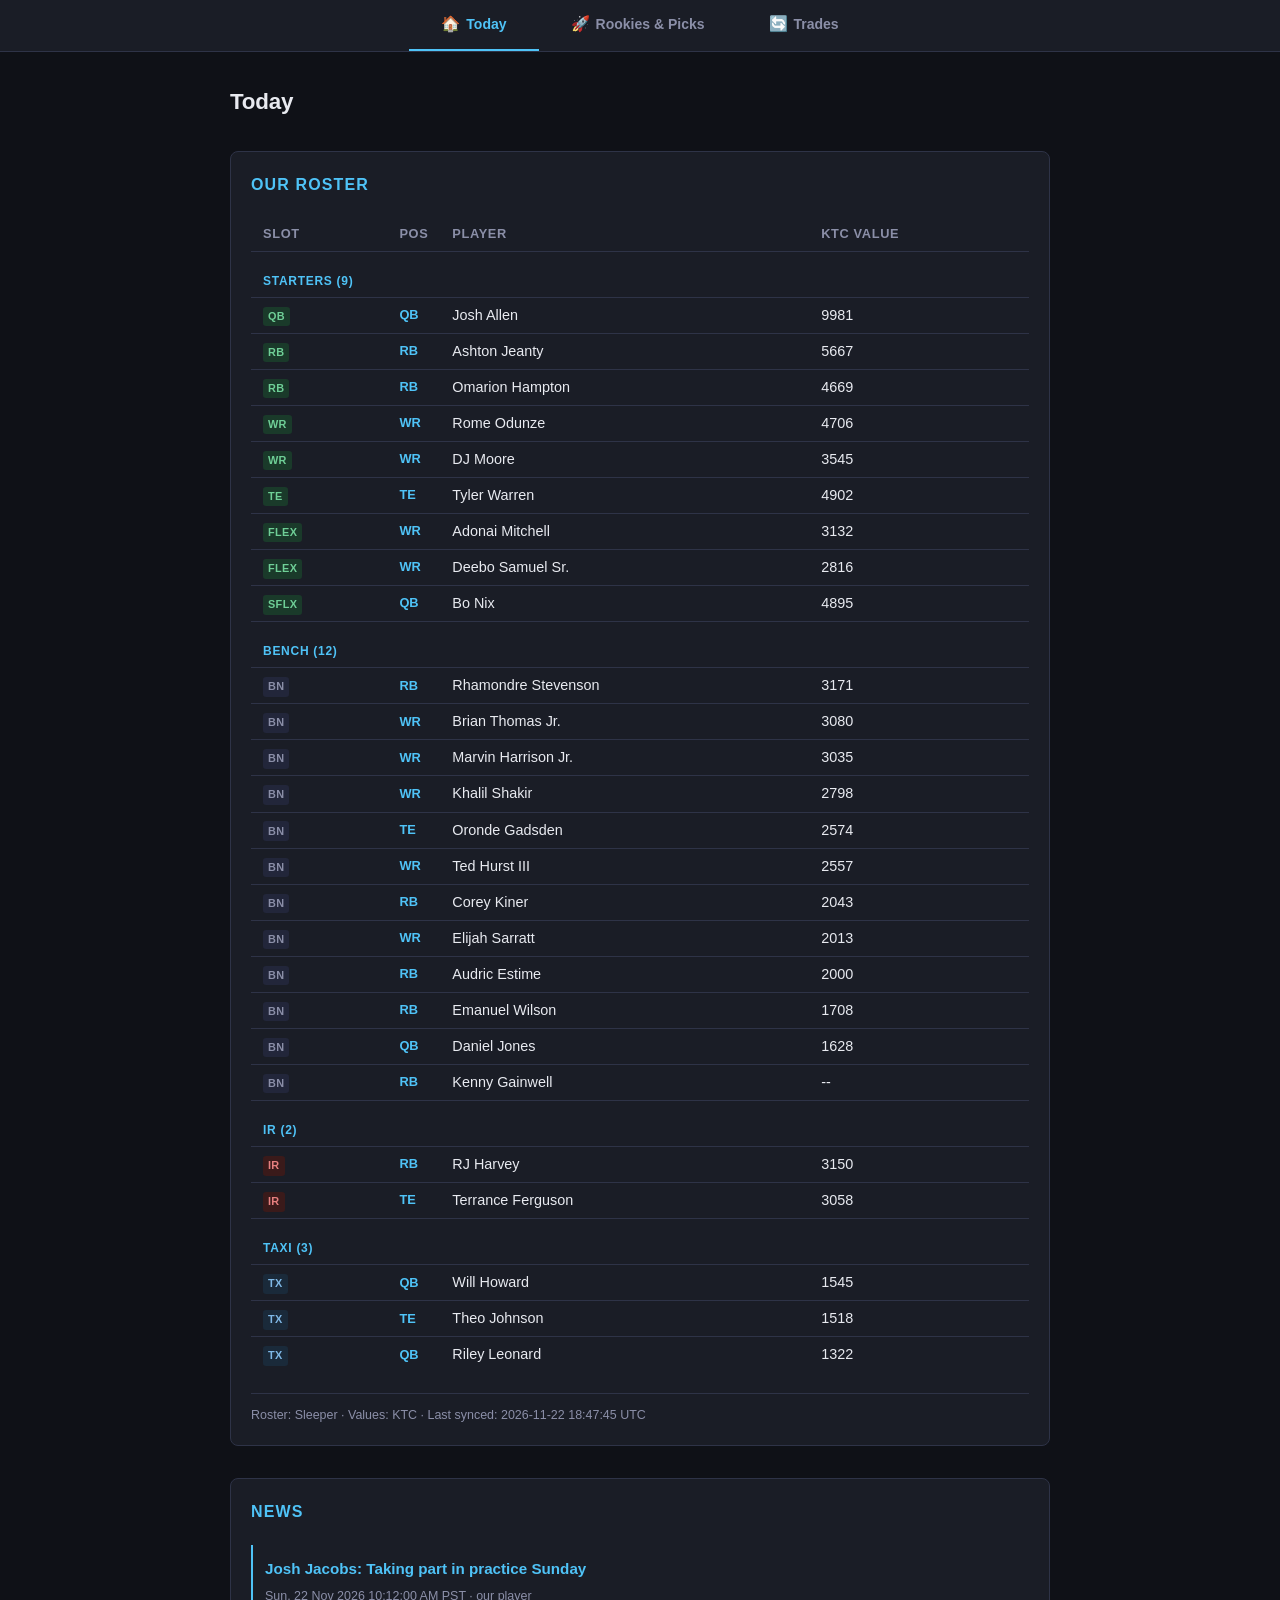
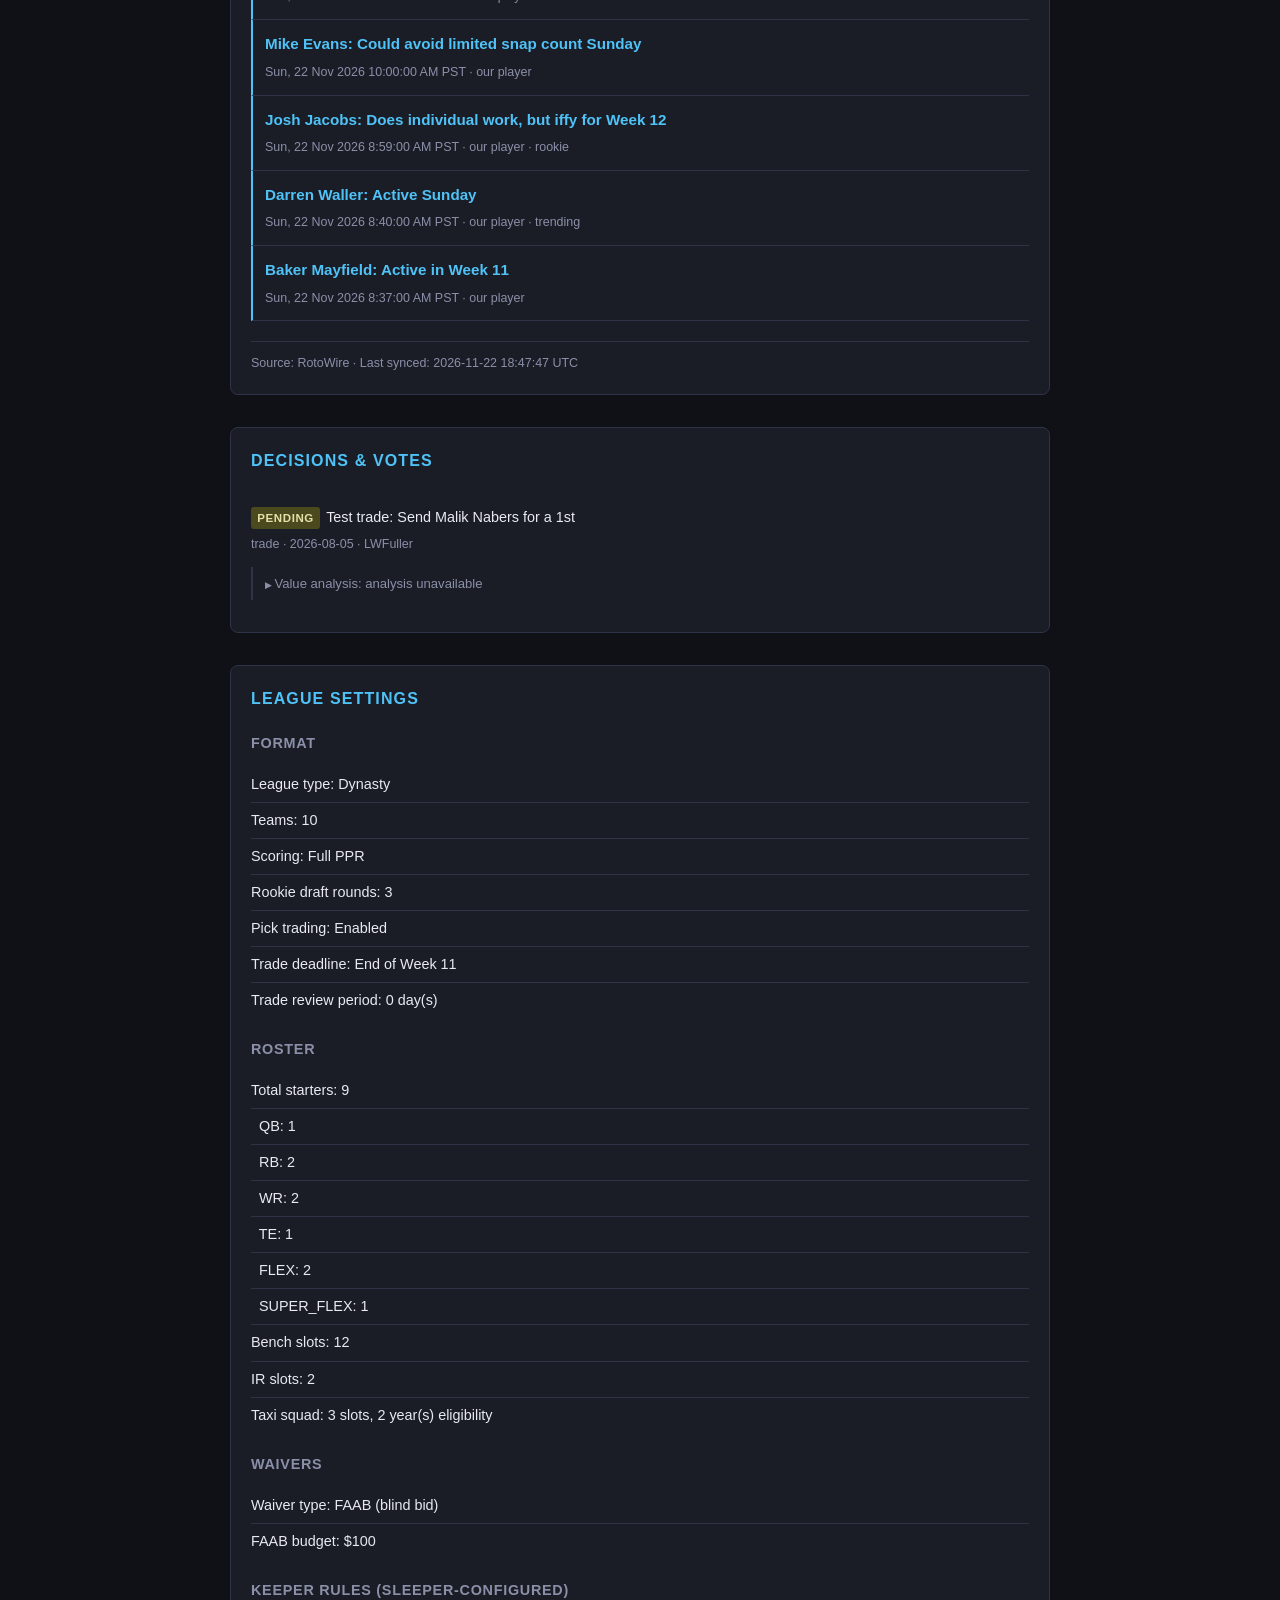
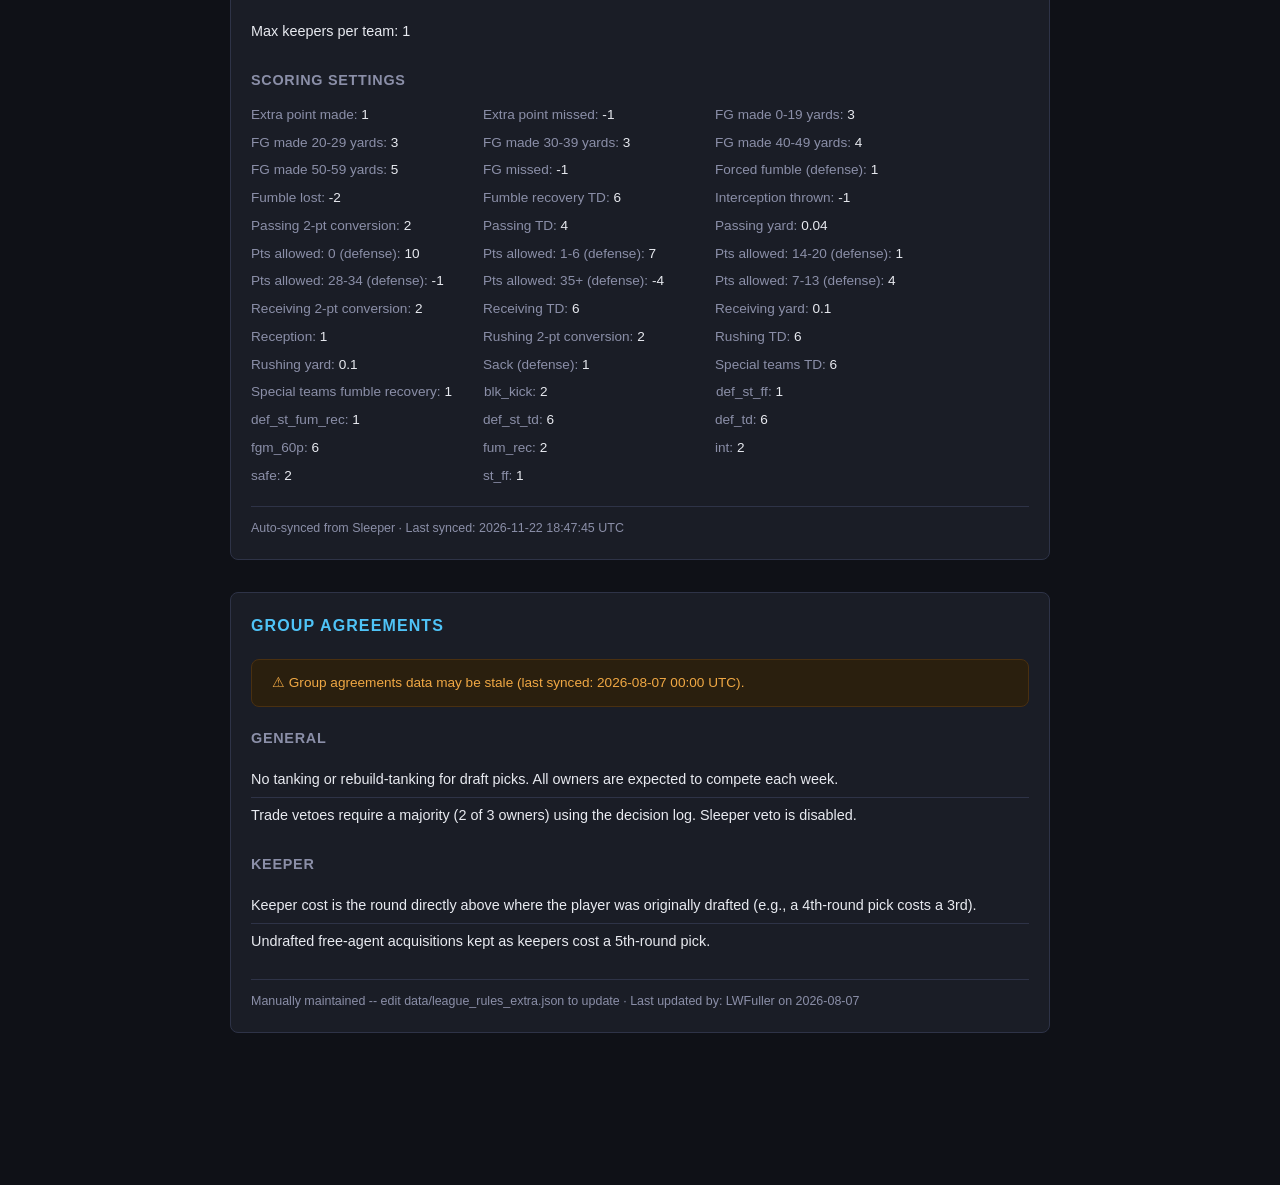
==== commit 1aec537c: "chore: update cache [skip ci]" ====
--- a/site/index.html
+++ b/site/index.html
@@ -18,46 +18,46 @@
 <div class="section-card">
   <h2>Our Roster</h2>
   <div class="table-wrapper"><table><thead><tr><th>Slot</th><th>Pos</th><th>Player</th><th>KTC Value</th></tr></thead><tbody><tr class="roster-section"><td colspan="4">Starters (9)</td></tr>
-<tr><td><span class="slot-badge slot-starter">QB</span></td><td class="pos-cell">QB</td><td>Josh Allen</td><td>9959</td></tr>
-<tr><td><span class="slot-badge slot-starter">RB</span></td><td class="pos-cell">RB</td><td>Ashton Jeanty</td><td>5673</td></tr>
-<tr><td><span class="slot-badge slot-starter">RB</span></td><td class="pos-cell">RB</td><td>Omarion Hampton</td><td>4676</td></tr>
-<tr><td><span class="slot-badge slot-starter">WR</span></td><td class="pos-cell">WR</td><td>Rome Odunze</td><td>4709</td></tr>
-<tr><td><span class="slot-badge slot-starter">WR</span></td><td class="pos-cell">WR</td><td>DJ Moore</td><td>3552</td></tr>
-<tr><td><span class="slot-badge slot-starter">TE</span></td><td class="pos-cell">TE</td><td>Tyler Warren</td><td>4906</td></tr>
-<tr><td><span class="slot-badge slot-starter">FLEX</span></td><td class="pos-cell">WR</td><td>Adonai Mitchell</td><td>3146</td></tr>
-<tr><td><span class="slot-badge slot-starter">FLEX</span></td><td class="pos-cell">WR</td><td>Deebo Samuel Sr.</td><td>2753</td></tr>
-<tr><td><span class="slot-badge slot-starter">SFLX</span></td><td class="pos-cell">QB</td><td>Bo Nix</td><td>4912</td></tr>
+<tr><td><span class="slot-badge slot-starter">QB</span></td><td class="pos-cell">QB</td><td>Josh Allen</td><td>9981</td></tr>
+<tr><td><span class="slot-badge slot-starter">RB</span></td><td class="pos-cell">RB</td><td>Ashton Jeanty</td><td>5667</td></tr>
+<tr><td><span class="slot-badge slot-starter">RB</span></td><td class="pos-cell">RB</td><td>Omarion Hampton</td><td>4669</td></tr>
+<tr><td><span class="slot-badge slot-starter">WR</span></td><td class="pos-cell">WR</td><td>Rome Odunze</td><td>4706</td></tr>
+<tr><td><span class="slot-badge slot-starter">WR</span></td><td class="pos-cell">WR</td><td>DJ Moore</td><td>3545</td></tr>
+<tr><td><span class="slot-badge slot-starter">TE</span></td><td class="pos-cell">TE</td><td>Tyler Warren</td><td>4902</td></tr>
+<tr><td><span class="slot-badge slot-starter">FLEX</span></td><td class="pos-cell">WR</td><td>Adonai Mitchell</td><td>3132</td></tr>
+<tr><td><span class="slot-badge slot-starter">FLEX</span></td><td class="pos-cell">WR</td><td>Deebo Samuel Sr.</td><td>2816</td></tr>
+<tr><td><span class="slot-badge slot-starter">SFLX</span></td><td class="pos-cell">QB</td><td>Bo Nix</td><td>4895</td></tr>
 <tr class="roster-section"><td colspan="4">Bench (12)</td></tr>
-<tr><td><span class="slot-badge slot-bench">BN</span></td><td class="pos-cell">RB</td><td>Rhamondre Stevenson</td><td>3180</td></tr>
-<tr><td><span class="slot-badge slot-bench">BN</span></td><td class="pos-cell">WR</td><td>Brian Thomas Jr.</td><td>3095</td></tr>
-<tr><td><span class="slot-badge slot-bench">BN</span></td><td class="pos-cell">WR</td><td>Marvin Harrison Jr.</td><td>3043</td></tr>
-<tr><td><span class="slot-badge slot-bench">BN</span></td><td class="pos-cell">WR</td><td>Khalil Shakir</td><td>2809</td></tr>
-<tr><td><span class="slot-badge slot-bench">BN</span></td><td class="pos-cell">TE</td><td>Oronde Gadsden</td><td>2585</td></tr>
-<tr><td><span class="slot-badge slot-bench">BN</span></td><td class="pos-cell">WR</td><td>Ted Hurst III</td><td>2575</td></tr>
-<tr><td><span class="slot-badge slot-bench">BN</span></td><td class="pos-cell">RB</td><td>Corey Kiner</td><td>2031</td></tr>
-<tr><td><span class="slot-badge slot-bench">BN</span></td><td class="pos-cell">WR</td><td>Elijah Sarratt</td><td>2025</td></tr>
-<tr><td><span class="slot-badge slot-bench">BN</span></td><td class="pos-cell">RB</td><td>Audric Estime</td><td>1997</td></tr>
-<tr><td><span class="slot-badge slot-bench">BN</span></td><td class="pos-cell">QB</td><td>Daniel Jones</td><td>1731</td></tr>
-<tr><td><span class="slot-badge slot-bench">BN</span></td><td class="pos-cell">RB</td><td>Emanuel Wilson</td><td>1718</td></tr>
+<tr><td><span class="slot-badge slot-bench">BN</span></td><td class="pos-cell">RB</td><td>Rhamondre Stevenson</td><td>3171</td></tr>
+<tr><td><span class="slot-badge slot-bench">BN</span></td><td class="pos-cell">WR</td><td>Brian Thomas Jr.</td><td>3080</td></tr>
+<tr><td><span class="slot-badge slot-bench">BN</span></td><td class="pos-cell">WR</td><td>Marvin Harrison Jr.</td><td>3035</td></tr>
+<tr><td><span class="slot-badge slot-bench">BN</span></td><td class="pos-cell">WR</td><td>Khalil Shakir</td><td>2798</td></tr>
+<tr><td><span class="slot-badge slot-bench">BN</span></td><td class="pos-cell">TE</td><td>Oronde Gadsden</td><td>2574</td></tr>
+<tr><td><span class="slot-badge slot-bench">BN</span></td><td class="pos-cell">WR</td><td>Ted Hurst III</td><td>2557</td></tr>
+<tr><td><span class="slot-badge slot-bench">BN</span></td><td class="pos-cell">RB</td><td>Corey Kiner</td><td>2043</td></tr>
+<tr><td><span class="slot-badge slot-bench">BN</span></td><td class="pos-cell">WR</td><td>Elijah Sarratt</td><td>2013</td></tr>
+<tr><td><span class="slot-badge slot-bench">BN</span></td><td class="pos-cell">RB</td><td>Audric Estime</td><td>2000</td></tr>
+<tr><td><span class="slot-badge slot-bench">BN</span></td><td class="pos-cell">RB</td><td>Emanuel Wilson</td><td>1708</td></tr>
+<tr><td><span class="slot-badge slot-bench">BN</span></td><td class="pos-cell">QB</td><td>Daniel Jones</td><td>1628</td></tr>
 <tr><td><span class="slot-badge slot-bench">BN</span></td><td class="pos-cell">RB</td><td>Kenny Gainwell</td><td>--</td></tr>
 <tr class="roster-section"><td colspan="4">IR (2)</td></tr>
-<tr><td><span class="slot-badge slot-ir">IR</span></td><td class="pos-cell">RB</td><td>RJ Harvey</td><td>3142</td></tr>
-<tr><td><span class="slot-badge slot-ir">IR</span></td><td class="pos-cell">TE</td><td>Terrance Ferguson</td><td>3082</td></tr>
+<tr><td><span class="slot-badge slot-ir">IR</span></td><td class="pos-cell">RB</td><td>RJ Harvey</td><td>3150</td></tr>
+<tr><td><span class="slot-badge slot-ir">IR</span></td><td class="pos-cell">TE</td><td>Terrance Ferguson</td><td>3058</td></tr>
 <tr class="roster-section"><td colspan="4">Taxi (3)</td></tr>
-<tr><td><span class="slot-badge slot-taxi">TX</span></td><td class="pos-cell">QB</td><td>Will Howard</td><td>1535</td></tr>
-<tr><td><span class="slot-badge slot-taxi">TX</span></td><td class="pos-cell">TE</td><td>Theo Johnson</td><td>1512</td></tr>
-<tr><td><span class="slot-badge slot-taxi">TX</span></td><td class="pos-cell">QB</td><td>Riley Leonard</td><td>1313</td></tr></tbody></table></div>
-<div class="section-meta">Roster: Sleeper &middot; Values: KTC &middot; Last synced: 2026-11-22 10:28:26 UTC</div>
+<tr><td><span class="slot-badge slot-taxi">TX</span></td><td class="pos-cell">QB</td><td>Will Howard</td><td>1545</td></tr>
+<tr><td><span class="slot-badge slot-taxi">TX</span></td><td class="pos-cell">TE</td><td>Theo Johnson</td><td>1518</td></tr>
+<tr><td><span class="slot-badge slot-taxi">TX</span></td><td class="pos-cell">QB</td><td>Riley Leonard</td><td>1322</td></tr></tbody></table></div>
+<div class="section-meta">Roster: Sleeper &middot; Values: KTC &middot; Last synced: 2026-11-22 18:47:45 UTC</div>
 </div>
 
 <div class="section-card">
   <h2>News</h2>
-  <div class="news-item rostered-item"><div class="headline"><a href="https://www.rotowire.com//football/player/puka-nacua-16790" target="_blank" rel="noopener">Puka Nacua: Out even for playoffs</a></div><div class="meta">Sat, 21 Nov 2026 5:26:00 PM PST &middot; our player &middot; trending</div></div>
-<div class="news-item rostered-item"><div class="headline"><a href="https://www.rotowire.com//football/player/jacory-croskey-merritt-18811" target="_blank" rel="noopener">Jacory Croskey-Merritt: Expected to return for MNF</a></div><div class="meta">Sat, 21 Nov 2026 3:35:00 PM PST &middot; our player &middot; trending</div></div>
-<div class="news-item rostered-item"><div class="headline"><a href="https://www.rotowire.com//football/player/kyren-williams-15807" target="_blank" rel="noopener">Kyren Williams: Dealing with sore toe</a></div><div class="meta">Sat, 21 Nov 2026 1:56:00 PM PST &middot; our player &middot; rookie</div></div>
-<div class="news-item rostered-item"><div class="headline"><a href="https://www.rotowire.com//football/player/joe-burrow-14442" target="_blank" rel="noopener">Joe Burrow: Officially cleared for Monday Night Football</a></div><div class="meta">Sat, 21 Nov 2026 1:31:00 PM PST &middot; our player</div></div>
-<div class="news-item rostered-item"><div class="headline"><a href="https://www.rotowire.com//football/player/rachaad-white-15802" target="_blank" rel="noopener">Rachaad White: Questionable for Monday</a></div><div class="meta">Sat, 21 Nov 2026 1:22:00 PM PST &middot; our player</div></div>
-<div class="section-meta">Source: RotoWire &middot; Last synced: 2026-11-22 10:28:28 UTC</div>
+  <div class="news-item rostered-item"><div class="headline"><a href="https://www.rotowire.com//football/player/josh-jacobs-13582" target="_blank" rel="noopener">Josh Jacobs: Taking part in practice Sunday</a></div><div class="meta">Sun, 22 Nov 2026 10:12:00 AM PST &middot; our player</div></div>
+<div class="news-item rostered-item"><div class="headline"><a href="https://www.rotowire.com//football/player/mike-evans-9253" target="_blank" rel="noopener">Mike Evans: Could avoid limited snap count Sunday</a></div><div class="meta">Sun, 22 Nov 2026 10:00:00 AM PST &middot; our player</div></div>
+<div class="news-item rostered-item"><div class="headline"><a href="https://www.rotowire.com//football/player/josh-jacobs-13582" target="_blank" rel="noopener">Josh Jacobs: Does individual work, but iffy for Week 12</a></div><div class="meta">Sun, 22 Nov 2026 8:59:00 AM PST &middot; our player &middot; rookie</div></div>
+<div class="news-item rostered-item"><div class="headline"><a href="https://www.rotowire.com//football/player/darren-waller-10215" target="_blank" rel="noopener">Darren Waller: Active Sunday</a></div><div class="meta">Sun, 22 Nov 2026 8:40:00 AM PST &middot; our player &middot; trending</div></div>
+<div class="news-item rostered-item"><div class="headline"><a href="https://www.rotowire.com//football/player/baker-mayfield-12619" target="_blank" rel="noopener">Baker Mayfield: Active in Week 11</a></div><div class="meta">Sun, 22 Nov 2026 8:37:00 AM PST &middot; our player</div></div>
+<div class="section-meta">Source: RotoWire &middot; Last synced: 2026-11-22 18:47:47 UTC</div>
 </div>
 
 <div class="section-card">
@@ -72,7 +72,7 @@
 <h3>Waivers</h3><ul class="rule-list"><li><span class="k">Waiver type:</span> FAAB (blind bid)</li><li><span class="k">FAAB budget:</span> $100</li></ul>
 <h3>Keeper Rules (Sleeper-configured)</h3><ul class="rule-list"><li><span class="k">Max keepers per team:</span> 1</li></ul>
 <h3>Scoring Settings</h3><ul class="scoring-list"><li><span class="k">Extra point made:</span> 1</li><li><span class="k">Extra point missed:</span> -1</li><li><span class="k">FG made 0-19 yards:</span> 3</li><li><span class="k">FG made 20-29 yards:</span> 3</li><li><span class="k">FG made 30-39 yards:</span> 3</li><li><span class="k">FG made 40-49 yards:</span> 4</li><li><span class="k">FG made 50-59 yards:</span> 5</li><li><span class="k">FG missed:</span> -1</li><li><span class="k">Forced fumble (defense):</span> 1</li><li><span class="k">Fumble lost:</span> -2</li><li><span class="k">Fumble recovery TD:</span> 6</li><li><span class="k">Interception thrown:</span> -1</li><li><span class="k">Passing 2-pt conversion:</span> 2</li><li><span class="k">Passing TD:</span> 4</li><li><span class="k">Passing yard:</span> 0.04</li><li><span class="k">Pts allowed: 0 (defense):</span> 10</li><li><span class="k">Pts allowed: 1-6 (defense):</span> 7</li><li><span class="k">Pts allowed: 14-20 (defense):</span> 1</li><li><span class="k">Pts allowed: 28-34 (defense):</span> -1</li><li><span class="k">Pts allowed: 35+ (defense):</span> -4</li><li><span class="k">Pts allowed: 7-13 (defense):</span> 4</li><li><span class="k">Receiving 2-pt conversion:</span> 2</li><li><span class="k">Receiving TD:</span> 6</li><li><span class="k">Receiving yard:</span> 0.1</li><li><span class="k">Reception:</span> 1</li><li><span class="k">Rushing 2-pt conversion:</span> 2</li><li><span class="k">Rushing TD:</span> 6</li><li><span class="k">Rushing yard:</span> 0.1</li><li><span class="k">Sack (defense):</span> 1</li><li><span class="k">Special teams TD:</span> 6</li><li><span class="k">Special teams fumble recovery:</span> 1</li><li><span class="k">blk_kick:</span> 2</li><li><span class="k">def_st_ff:</span> 1</li><li><span class="k">def_st_fum_rec:</span> 1</li><li><span class="k">def_st_td:</span> 6</li><li><span class="k">def_td:</span> 6</li><li><span class="k">fgm_60p:</span> 6</li><li><span class="k">fum_rec:</span> 2</li><li><span class="k">int:</span> 2</li><li><span class="k">safe:</span> 2</li><li><span class="k">st_ff:</span> 1</li></ul>
-<div class="section-meta">Auto-synced from Sleeper &middot; Last synced: 2026-11-22 10:28:26 UTC</div>
+<div class="section-meta">Auto-synced from Sleeper &middot; Last synced: 2026-11-22 18:47:45 UTC</div>
 </div>
 
 <div class="section-card">
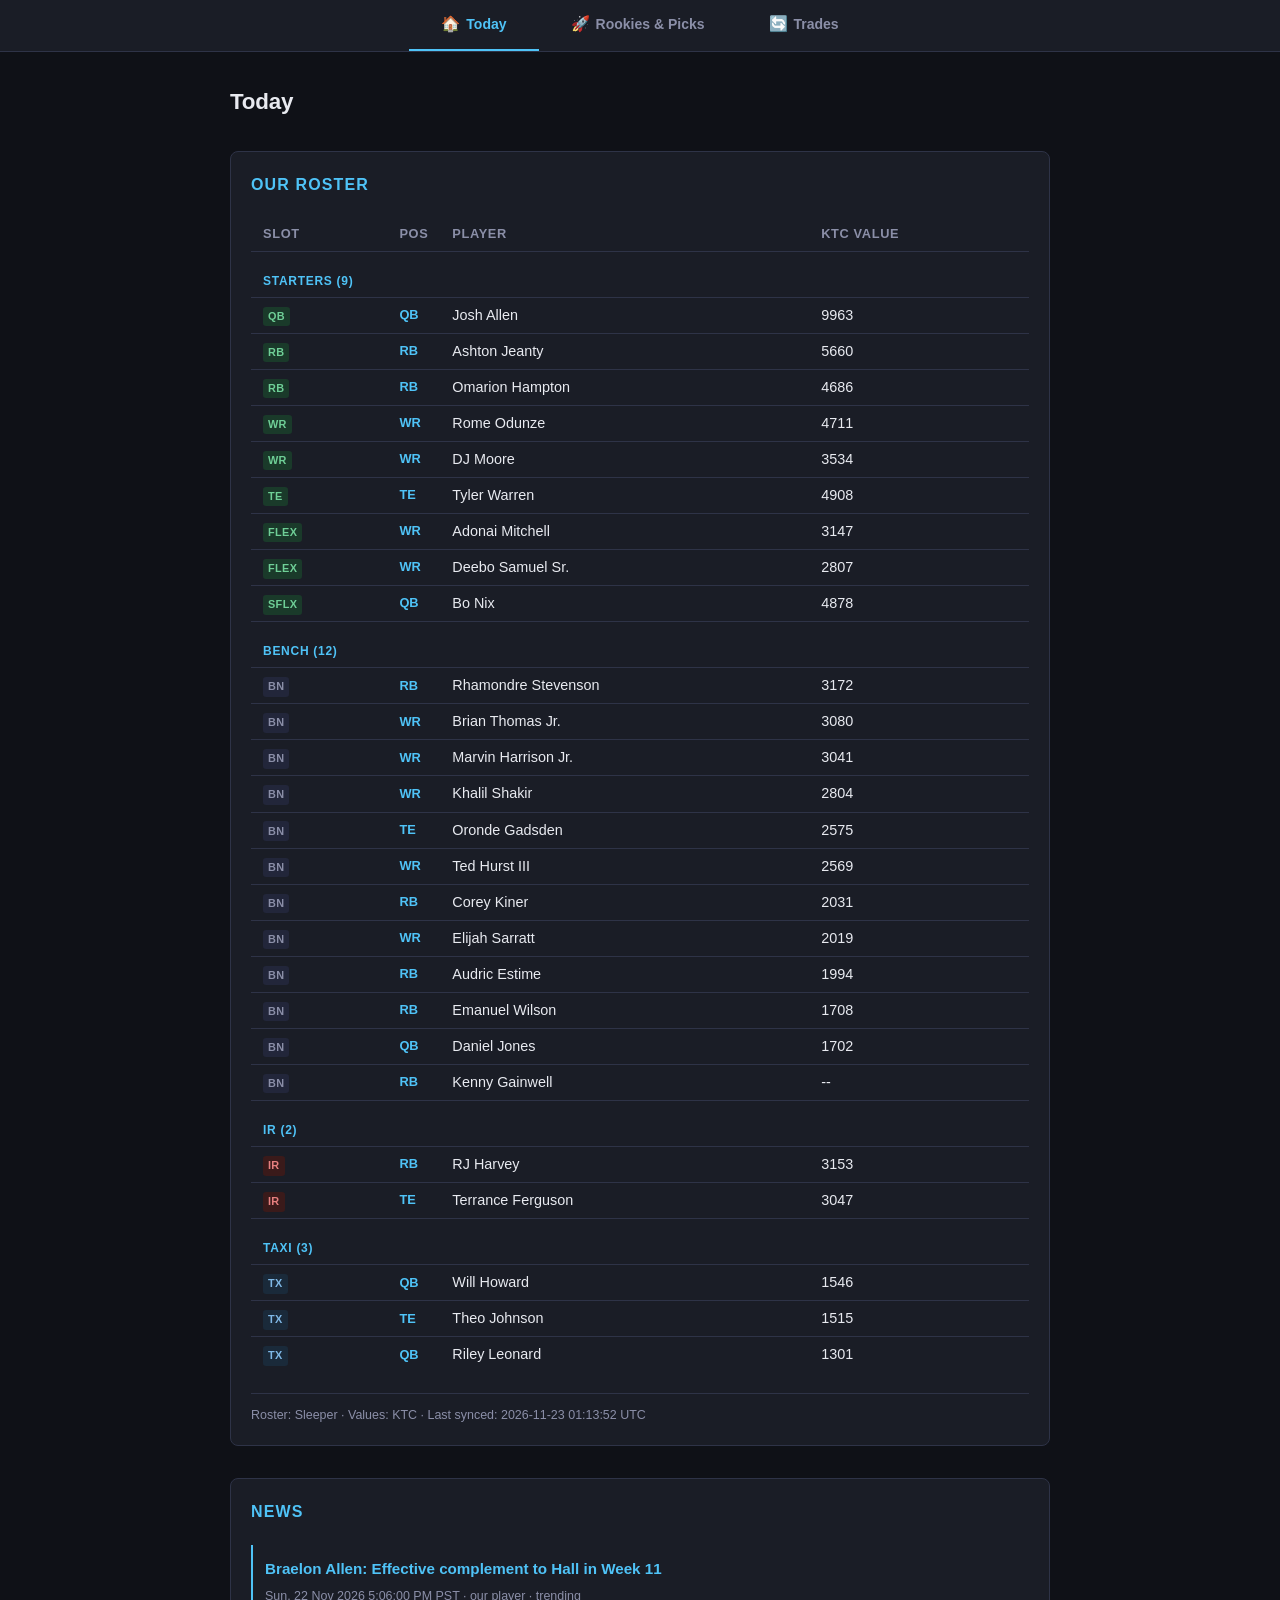
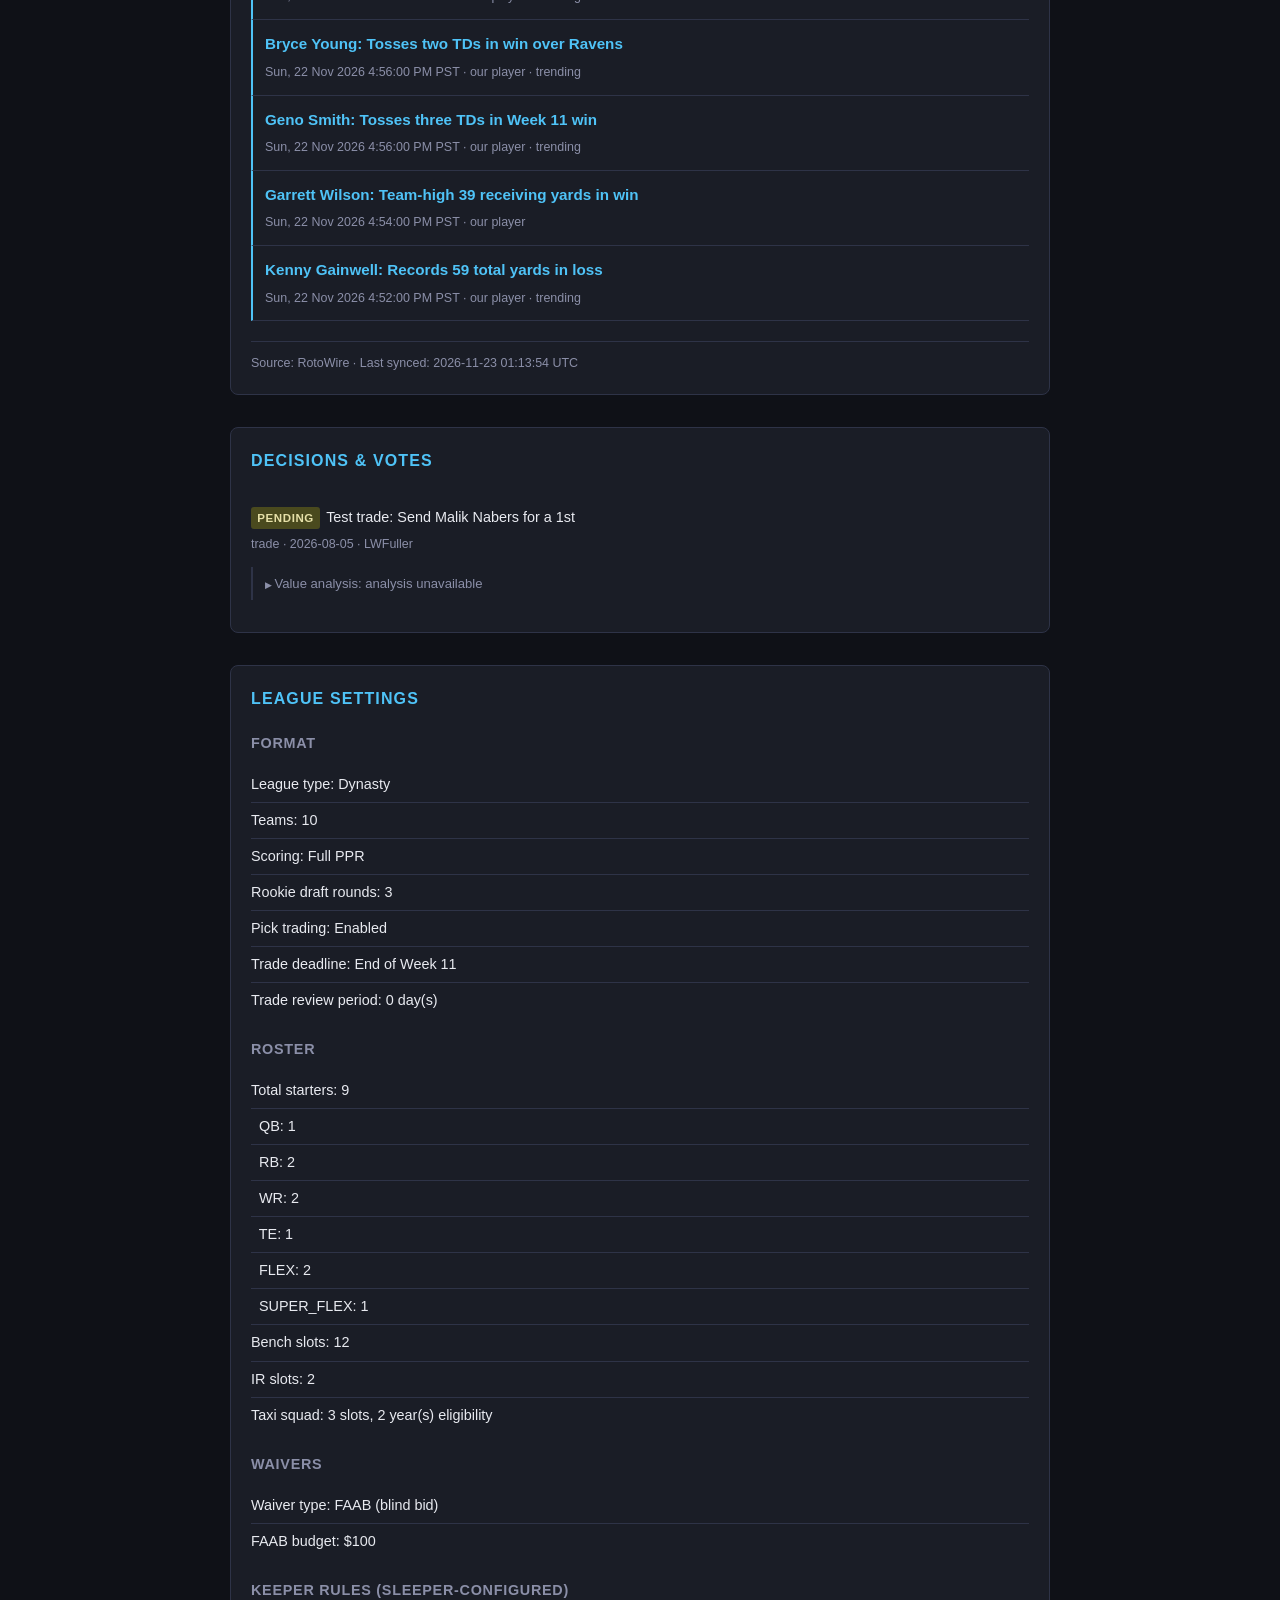
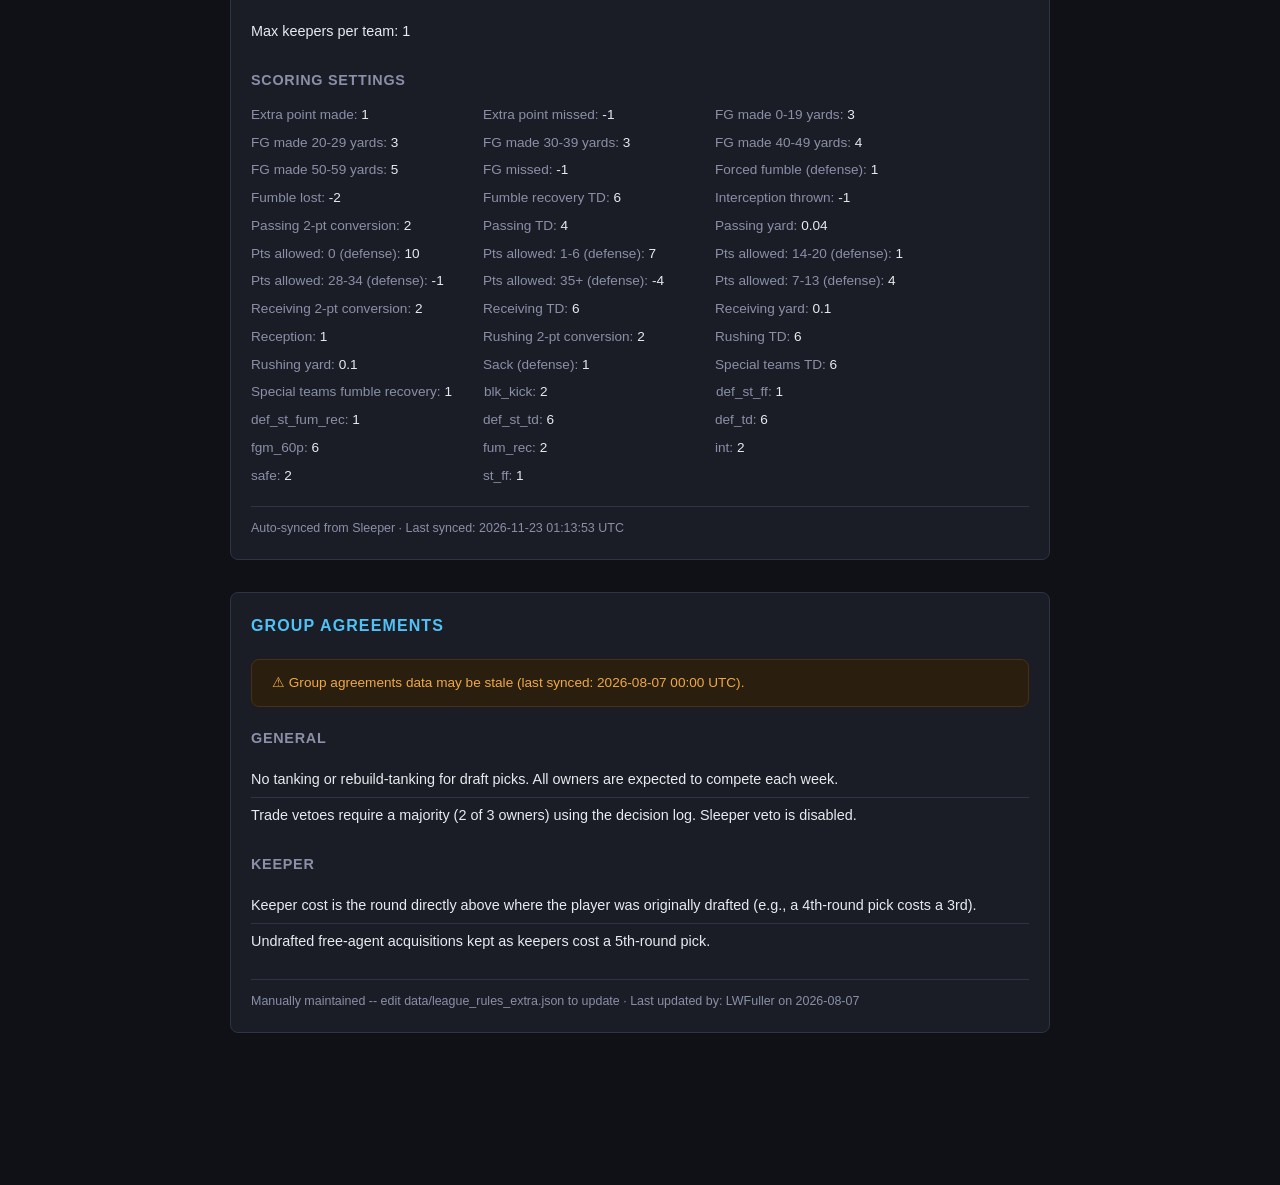
==== commit 1d489435: "chore: update cache [skip ci]" ====
--- a/site/index.html
+++ b/site/index.html
@@ -18,46 +18,46 @@
 <div class="section-card">
   <h2>Our Roster</h2>
   <div class="table-wrapper"><table><thead><tr><th>Slot</th><th>Pos</th><th>Player</th><th>KTC Value</th></tr></thead><tbody><tr class="roster-section"><td colspan="4">Starters (9)</td></tr>
-<tr><td><span class="slot-badge slot-starter">QB</span></td><td class="pos-cell">QB</td><td>Josh Allen</td><td>9981</td></tr>
-<tr><td><span class="slot-badge slot-starter">RB</span></td><td class="pos-cell">RB</td><td>Ashton Jeanty</td><td>5667</td></tr>
-<tr><td><span class="slot-badge slot-starter">RB</span></td><td class="pos-cell">RB</td><td>Omarion Hampton</td><td>4669</td></tr>
-<tr><td><span class="slot-badge slot-starter">WR</span></td><td class="pos-cell">WR</td><td>Rome Odunze</td><td>4706</td></tr>
-<tr><td><span class="slot-badge slot-starter">WR</span></td><td class="pos-cell">WR</td><td>DJ Moore</td><td>3545</td></tr>
-<tr><td><span class="slot-badge slot-starter">TE</span></td><td class="pos-cell">TE</td><td>Tyler Warren</td><td>4902</td></tr>
-<tr><td><span class="slot-badge slot-starter">FLEX</span></td><td class="pos-cell">WR</td><td>Adonai Mitchell</td><td>3132</td></tr>
-<tr><td><span class="slot-badge slot-starter">FLEX</span></td><td class="pos-cell">WR</td><td>Deebo Samuel Sr.</td><td>2816</td></tr>
-<tr><td><span class="slot-badge slot-starter">SFLX</span></td><td class="pos-cell">QB</td><td>Bo Nix</td><td>4895</td></tr>
+<tr><td><span class="slot-badge slot-starter">QB</span></td><td class="pos-cell">QB</td><td>Josh Allen</td><td>9963</td></tr>
+<tr><td><span class="slot-badge slot-starter">RB</span></td><td class="pos-cell">RB</td><td>Ashton Jeanty</td><td>5660</td></tr>
+<tr><td><span class="slot-badge slot-starter">RB</span></td><td class="pos-cell">RB</td><td>Omarion Hampton</td><td>4686</td></tr>
+<tr><td><span class="slot-badge slot-starter">WR</span></td><td class="pos-cell">WR</td><td>Rome Odunze</td><td>4711</td></tr>
+<tr><td><span class="slot-badge slot-starter">WR</span></td><td class="pos-cell">WR</td><td>DJ Moore</td><td>3534</td></tr>
+<tr><td><span class="slot-badge slot-starter">TE</span></td><td class="pos-cell">TE</td><td>Tyler Warren</td><td>4908</td></tr>
+<tr><td><span class="slot-badge slot-starter">FLEX</span></td><td class="pos-cell">WR</td><td>Adonai Mitchell</td><td>3147</td></tr>
+<tr><td><span class="slot-badge slot-starter">FLEX</span></td><td class="pos-cell">WR</td><td>Deebo Samuel Sr.</td><td>2807</td></tr>
+<tr><td><span class="slot-badge slot-starter">SFLX</span></td><td class="pos-cell">QB</td><td>Bo Nix</td><td>4878</td></tr>
 <tr class="roster-section"><td colspan="4">Bench (12)</td></tr>
-<tr><td><span class="slot-badge slot-bench">BN</span></td><td class="pos-cell">RB</td><td>Rhamondre Stevenson</td><td>3171</td></tr>
+<tr><td><span class="slot-badge slot-bench">BN</span></td><td class="pos-cell">RB</td><td>Rhamondre Stevenson</td><td>3172</td></tr>
 <tr><td><span class="slot-badge slot-bench">BN</span></td><td class="pos-cell">WR</td><td>Brian Thomas Jr.</td><td>3080</td></tr>
-<tr><td><span class="slot-badge slot-bench">BN</span></td><td class="pos-cell">WR</td><td>Marvin Harrison Jr.</td><td>3035</td></tr>
-<tr><td><span class="slot-badge slot-bench">BN</span></td><td class="pos-cell">WR</td><td>Khalil Shakir</td><td>2798</td></tr>
-<tr><td><span class="slot-badge slot-bench">BN</span></td><td class="pos-cell">TE</td><td>Oronde Gadsden</td><td>2574</td></tr>
-<tr><td><span class="slot-badge slot-bench">BN</span></td><td class="pos-cell">WR</td><td>Ted Hurst III</td><td>2557</td></tr>
-<tr><td><span class="slot-badge slot-bench">BN</span></td><td class="pos-cell">RB</td><td>Corey Kiner</td><td>2043</td></tr>
-<tr><td><span class="slot-badge slot-bench">BN</span></td><td class="pos-cell">WR</td><td>Elijah Sarratt</td><td>2013</td></tr>
-<tr><td><span class="slot-badge slot-bench">BN</span></td><td class="pos-cell">RB</td><td>Audric Estime</td><td>2000</td></tr>
+<tr><td><span class="slot-badge slot-bench">BN</span></td><td class="pos-cell">WR</td><td>Marvin Harrison Jr.</td><td>3041</td></tr>
+<tr><td><span class="slot-badge slot-bench">BN</span></td><td class="pos-cell">WR</td><td>Khalil Shakir</td><td>2804</td></tr>
+<tr><td><span class="slot-badge slot-bench">BN</span></td><td class="pos-cell">TE</td><td>Oronde Gadsden</td><td>2575</td></tr>
+<tr><td><span class="slot-badge slot-bench">BN</span></td><td class="pos-cell">WR</td><td>Ted Hurst III</td><td>2569</td></tr>
+<tr><td><span class="slot-badge slot-bench">BN</span></td><td class="pos-cell">RB</td><td>Corey Kiner</td><td>2031</td></tr>
+<tr><td><span class="slot-badge slot-bench">BN</span></td><td class="pos-cell">WR</td><td>Elijah Sarratt</td><td>2019</td></tr>
+<tr><td><span class="slot-badge slot-bench">BN</span></td><td class="pos-cell">RB</td><td>Audric Estime</td><td>1994</td></tr>
 <tr><td><span class="slot-badge slot-bench">BN</span></td><td class="pos-cell">RB</td><td>Emanuel Wilson</td><td>1708</td></tr>
-<tr><td><span class="slot-badge slot-bench">BN</span></td><td class="pos-cell">QB</td><td>Daniel Jones</td><td>1628</td></tr>
+<tr><td><span class="slot-badge slot-bench">BN</span></td><td class="pos-cell">QB</td><td>Daniel Jones</td><td>1702</td></tr>
 <tr><td><span class="slot-badge slot-bench">BN</span></td><td class="pos-cell">RB</td><td>Kenny Gainwell</td><td>--</td></tr>
 <tr class="roster-section"><td colspan="4">IR (2)</td></tr>
-<tr><td><span class="slot-badge slot-ir">IR</span></td><td class="pos-cell">RB</td><td>RJ Harvey</td><td>3150</td></tr>
-<tr><td><span class="slot-badge slot-ir">IR</span></td><td class="pos-cell">TE</td><td>Terrance Ferguson</td><td>3058</td></tr>
+<tr><td><span class="slot-badge slot-ir">IR</span></td><td class="pos-cell">RB</td><td>RJ Harvey</td><td>3153</td></tr>
+<tr><td><span class="slot-badge slot-ir">IR</span></td><td class="pos-cell">TE</td><td>Terrance Ferguson</td><td>3047</td></tr>
 <tr class="roster-section"><td colspan="4">Taxi (3)</td></tr>
-<tr><td><span class="slot-badge slot-taxi">TX</span></td><td class="pos-cell">QB</td><td>Will Howard</td><td>1545</td></tr>
-<tr><td><span class="slot-badge slot-taxi">TX</span></td><td class="pos-cell">TE</td><td>Theo Johnson</td><td>1518</td></tr>
-<tr><td><span class="slot-badge slot-taxi">TX</span></td><td class="pos-cell">QB</td><td>Riley Leonard</td><td>1322</td></tr></tbody></table></div>
-<div class="section-meta">Roster: Sleeper &middot; Values: KTC &middot; Last synced: 2026-11-22 18:47:45 UTC</div>
+<tr><td><span class="slot-badge slot-taxi">TX</span></td><td class="pos-cell">QB</td><td>Will Howard</td><td>1546</td></tr>
+<tr><td><span class="slot-badge slot-taxi">TX</span></td><td class="pos-cell">TE</td><td>Theo Johnson</td><td>1515</td></tr>
+<tr><td><span class="slot-badge slot-taxi">TX</span></td><td class="pos-cell">QB</td><td>Riley Leonard</td><td>1301</td></tr></tbody></table></div>
+<div class="section-meta">Roster: Sleeper &middot; Values: KTC &middot; Last synced: 2026-11-23 01:13:52 UTC</div>
 </div>
 
 <div class="section-card">
   <h2>News</h2>
-  <div class="news-item rostered-item"><div class="headline"><a href="https://www.rotowire.com//football/player/josh-jacobs-13582" target="_blank" rel="noopener">Josh Jacobs: Taking part in practice Sunday</a></div><div class="meta">Sun, 22 Nov 2026 10:12:00 AM PST &middot; our player</div></div>
-<div class="news-item rostered-item"><div class="headline"><a href="https://www.rotowire.com//football/player/mike-evans-9253" target="_blank" rel="noopener">Mike Evans: Could avoid limited snap count Sunday</a></div><div class="meta">Sun, 22 Nov 2026 10:00:00 AM PST &middot; our player</div></div>
-<div class="news-item rostered-item"><div class="headline"><a href="https://www.rotowire.com//football/player/josh-jacobs-13582" target="_blank" rel="noopener">Josh Jacobs: Does individual work, but iffy for Week 12</a></div><div class="meta">Sun, 22 Nov 2026 8:59:00 AM PST &middot; our player &middot; rookie</div></div>
-<div class="news-item rostered-item"><div class="headline"><a href="https://www.rotowire.com//football/player/darren-waller-10215" target="_blank" rel="noopener">Darren Waller: Active Sunday</a></div><div class="meta">Sun, 22 Nov 2026 8:40:00 AM PST &middot; our player &middot; trending</div></div>
-<div class="news-item rostered-item"><div class="headline"><a href="https://www.rotowire.com//football/player/baker-mayfield-12619" target="_blank" rel="noopener">Baker Mayfield: Active in Week 11</a></div><div class="meta">Sun, 22 Nov 2026 8:37:00 AM PST &middot; our player</div></div>
-<div class="section-meta">Source: RotoWire &middot; Last synced: 2026-11-22 18:47:47 UTC</div>
+  <div class="news-item rostered-item"><div class="headline"><a href="https://www.rotowire.com//football/player/braelon-allen-17702" target="_blank" rel="noopener">Braelon Allen: Effective complement to Hall in Week 11</a></div><div class="meta">Sun, 22 Nov 2026 5:06:00 PM PST &middot; our player &middot; trending</div></div>
+<div class="news-item rostered-item"><div class="headline"><a href="https://www.rotowire.com//football/player/bryce-young-16807" target="_blank" rel="noopener">Bryce Young: Tosses two TDs in win over Ravens</a></div><div class="meta">Sun, 22 Nov 2026 4:56:00 PM PST &middot; our player &middot; trending</div></div>
+<div class="news-item rostered-item"><div class="headline"><a href="https://www.rotowire.com//football/player/geno-smith-8743" target="_blank" rel="noopener">Geno Smith: Tosses three TDs in Week 11 win</a></div><div class="meta">Sun, 22 Nov 2026 4:56:00 PM PST &middot; our player &middot; trending</div></div>
+<div class="news-item rostered-item"><div class="headline"><a href="https://www.rotowire.com//football/player/garrett-wilson-15829" target="_blank" rel="noopener">Garrett Wilson: Team-high 39 receiving yards in win</a></div><div class="meta">Sun, 22 Nov 2026 4:54:00 PM PST &middot; our player</div></div>
+<div class="news-item rostered-item"><div class="headline"><a href="https://www.rotowire.com//football/player/kenny-gainwell-15222" target="_blank" rel="noopener">Kenny Gainwell: Records 59 total yards in loss</a></div><div class="meta">Sun, 22 Nov 2026 4:52:00 PM PST &middot; our player &middot; trending</div></div>
+<div class="section-meta">Source: RotoWire &middot; Last synced: 2026-11-23 01:13:54 UTC</div>
 </div>
 
 <div class="section-card">
@@ -72,7 +72,7 @@
 <h3>Waivers</h3><ul class="rule-list"><li><span class="k">Waiver type:</span> FAAB (blind bid)</li><li><span class="k">FAAB budget:</span> $100</li></ul>
 <h3>Keeper Rules (Sleeper-configured)</h3><ul class="rule-list"><li><span class="k">Max keepers per team:</span> 1</li></ul>
 <h3>Scoring Settings</h3><ul class="scoring-list"><li><span class="k">Extra point made:</span> 1</li><li><span class="k">Extra point missed:</span> -1</li><li><span class="k">FG made 0-19 yards:</span> 3</li><li><span class="k">FG made 20-29 yards:</span> 3</li><li><span class="k">FG made 30-39 yards:</span> 3</li><li><span class="k">FG made 40-49 yards:</span> 4</li><li><span class="k">FG made 50-59 yards:</span> 5</li><li><span class="k">FG missed:</span> -1</li><li><span class="k">Forced fumble (defense):</span> 1</li><li><span class="k">Fumble lost:</span> -2</li><li><span class="k">Fumble recovery TD:</span> 6</li><li><span class="k">Interception thrown:</span> -1</li><li><span class="k">Passing 2-pt conversion:</span> 2</li><li><span class="k">Passing TD:</span> 4</li><li><span class="k">Passing yard:</span> 0.04</li><li><span class="k">Pts allowed: 0 (defense):</span> 10</li><li><span class="k">Pts allowed: 1-6 (defense):</span> 7</li><li><span class="k">Pts allowed: 14-20 (defense):</span> 1</li><li><span class="k">Pts allowed: 28-34 (defense):</span> -1</li><li><span class="k">Pts allowed: 35+ (defense):</span> -4</li><li><span class="k">Pts allowed: 7-13 (defense):</span> 4</li><li><span class="k">Receiving 2-pt conversion:</span> 2</li><li><span class="k">Receiving TD:</span> 6</li><li><span class="k">Receiving yard:</span> 0.1</li><li><span class="k">Reception:</span> 1</li><li><span class="k">Rushing 2-pt conversion:</span> 2</li><li><span class="k">Rushing TD:</span> 6</li><li><span class="k">Rushing yard:</span> 0.1</li><li><span class="k">Sack (defense):</span> 1</li><li><span class="k">Special teams TD:</span> 6</li><li><span class="k">Special teams fumble recovery:</span> 1</li><li><span class="k">blk_kick:</span> 2</li><li><span class="k">def_st_ff:</span> 1</li><li><span class="k">def_st_fum_rec:</span> 1</li><li><span class="k">def_st_td:</span> 6</li><li><span class="k">def_td:</span> 6</li><li><span class="k">fgm_60p:</span> 6</li><li><span class="k">fum_rec:</span> 2</li><li><span class="k">int:</span> 2</li><li><span class="k">safe:</span> 2</li><li><span class="k">st_ff:</span> 1</li></ul>
-<div class="section-meta">Auto-synced from Sleeper &middot; Last synced: 2026-11-22 18:47:45 UTC</div>
+<div class="section-meta">Auto-synced from Sleeper &middot; Last synced: 2026-11-23 01:13:53 UTC</div>
 </div>
 
 <div class="section-card">
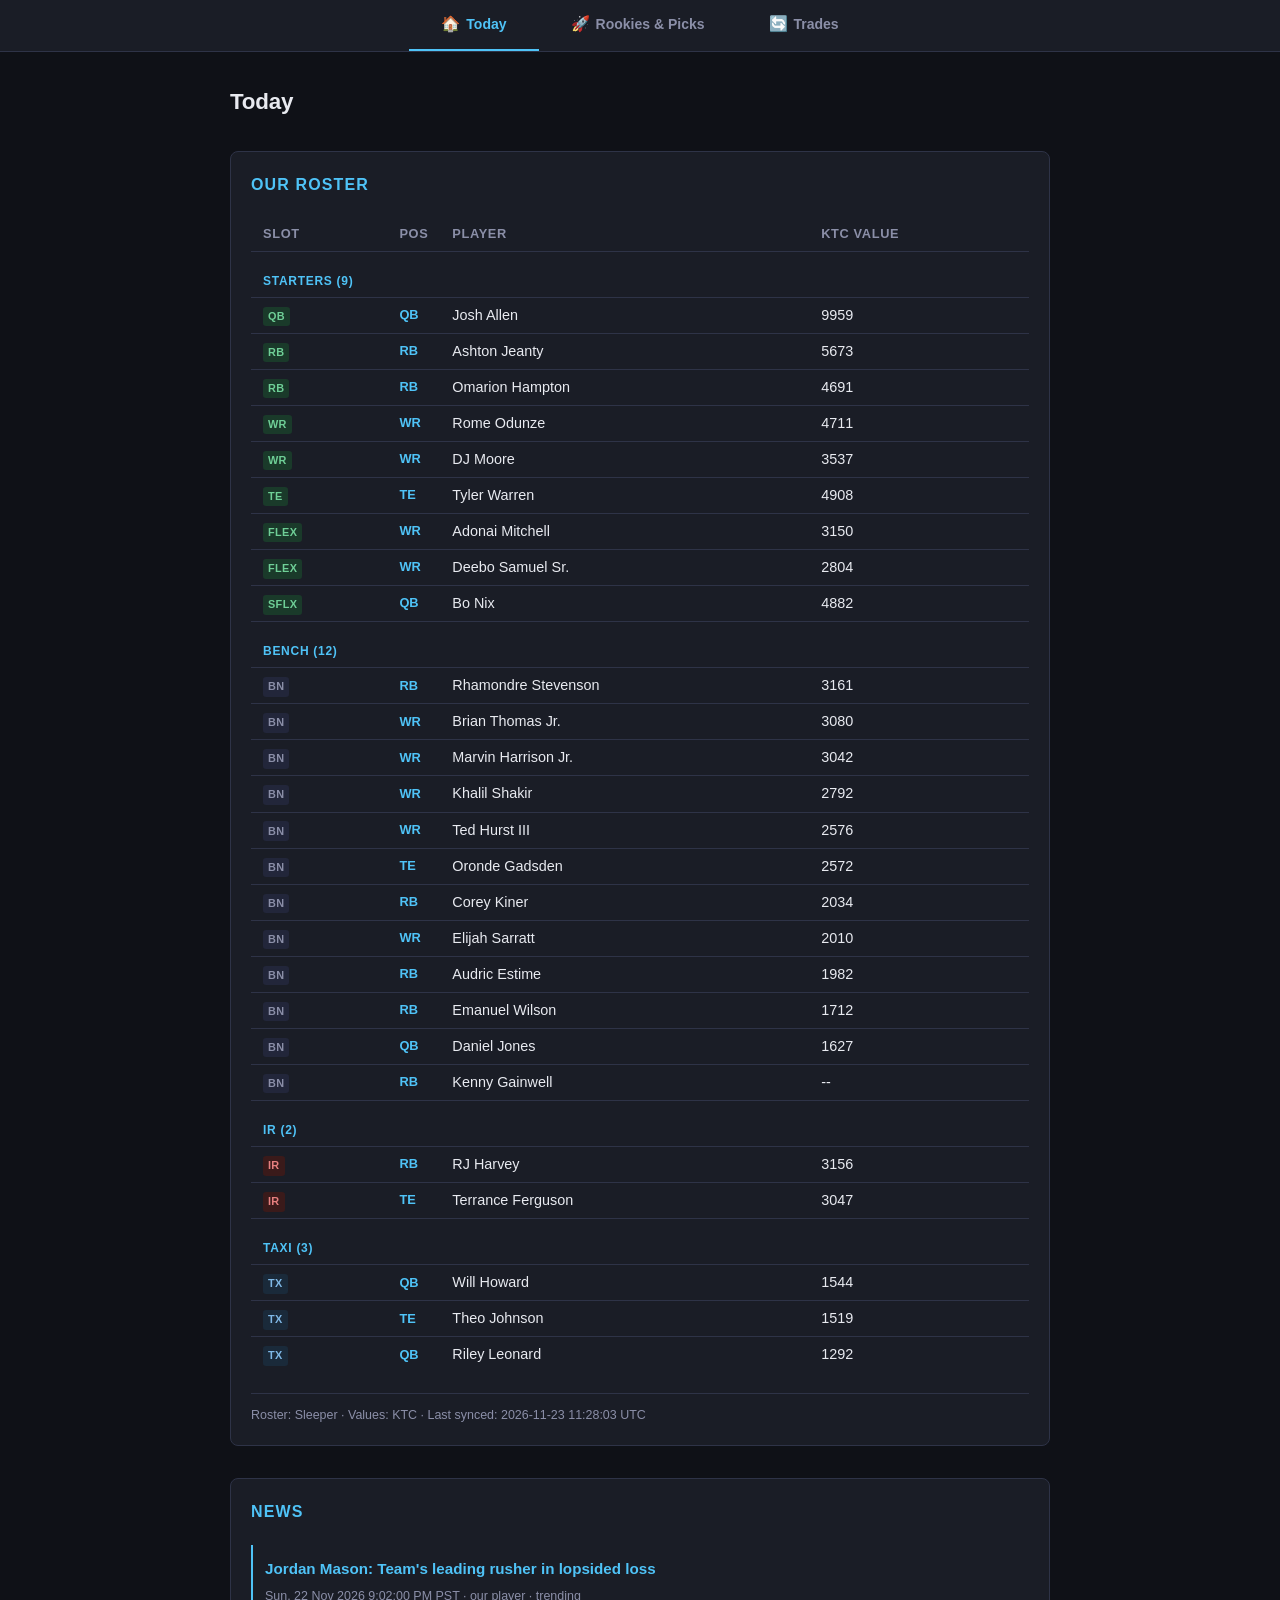
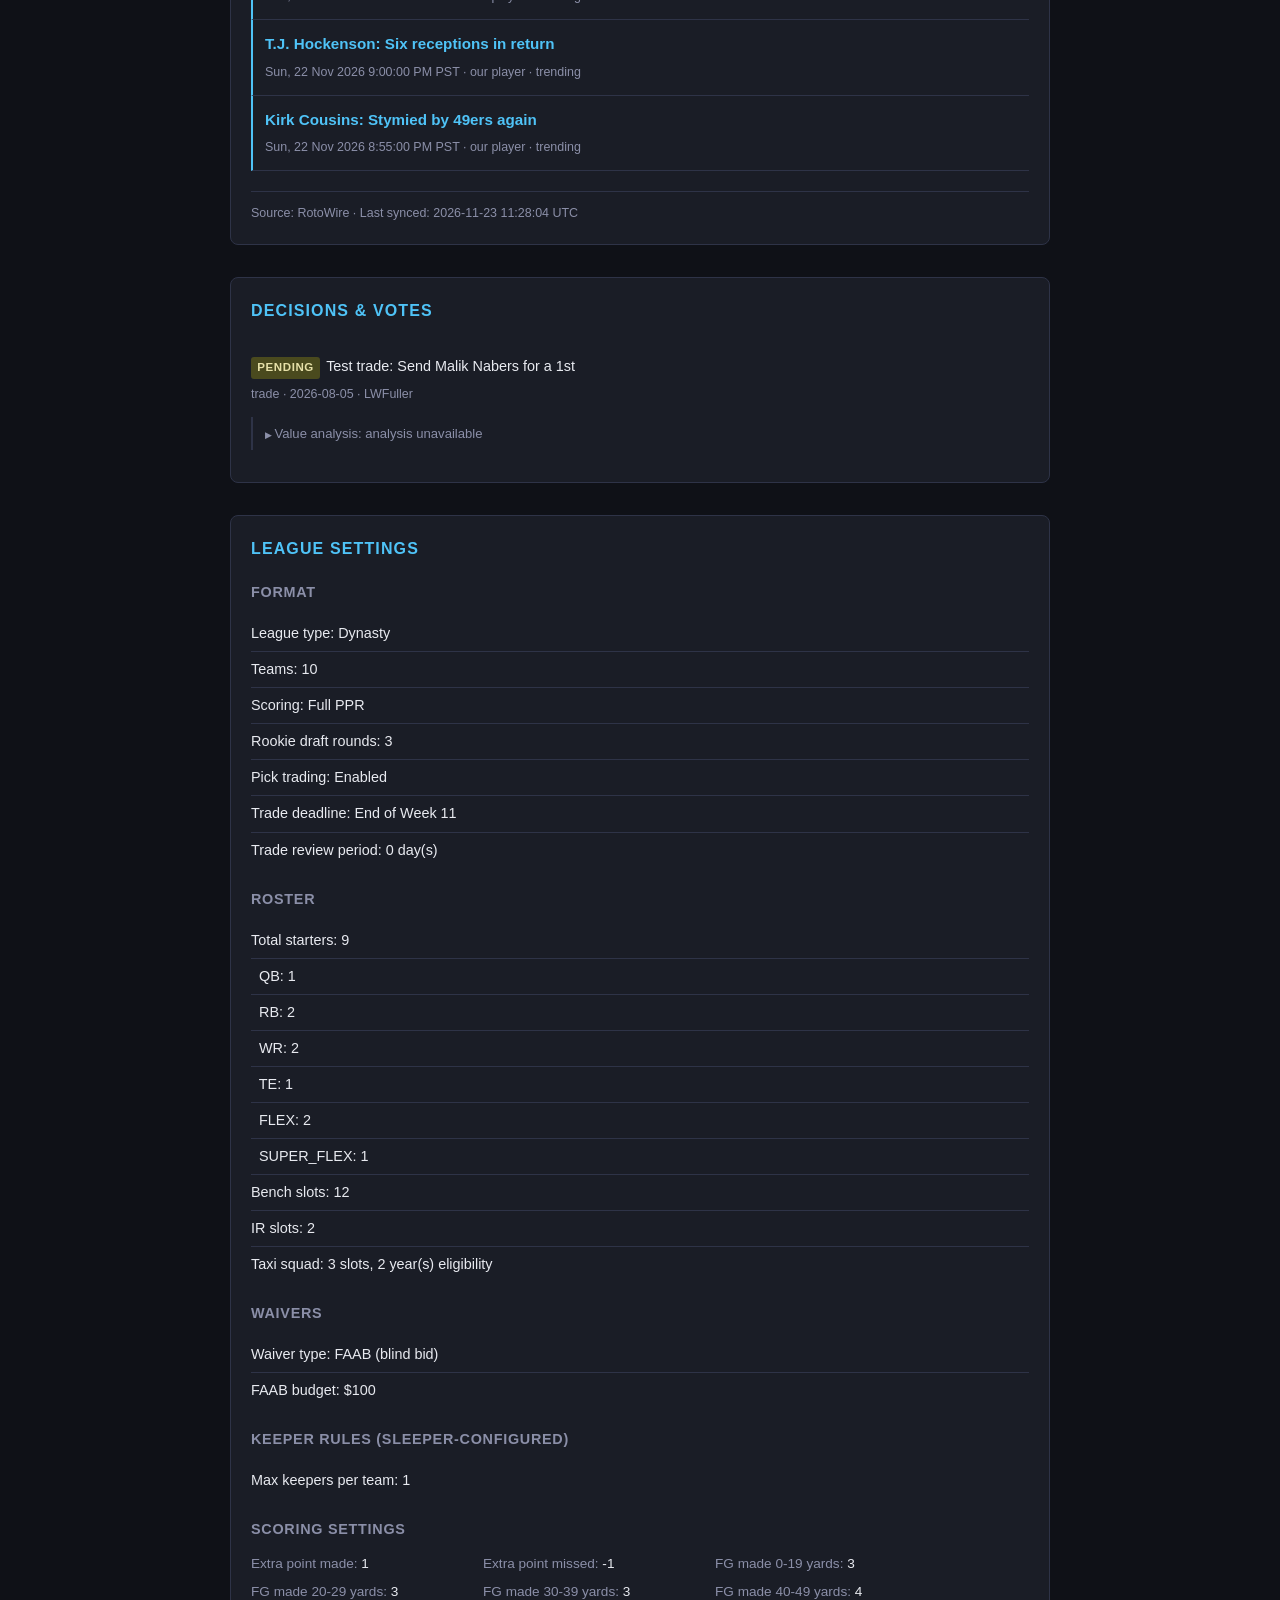
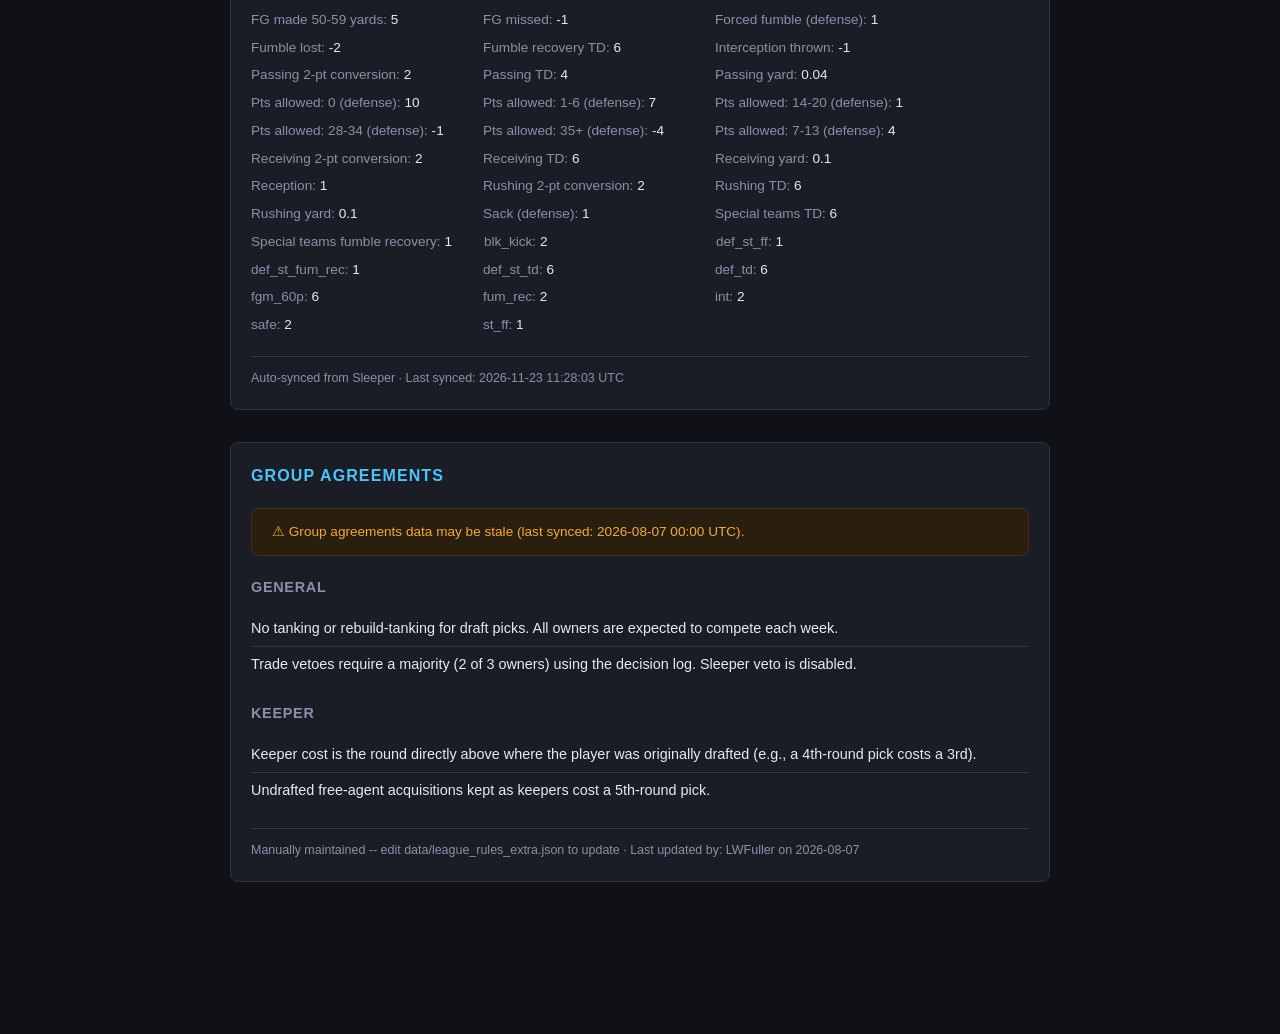
==== commit 579146ca: "chore: update cache [skip ci]" ====
--- a/site/index.html
+++ b/site/index.html
@@ -18,46 +18,44 @@
 <div class="section-card">
   <h2>Our Roster</h2>
   <div class="table-wrapper"><table><thead><tr><th>Slot</th><th>Pos</th><th>Player</th><th>KTC Value</th></tr></thead><tbody><tr class="roster-section"><td colspan="4">Starters (9)</td></tr>
-<tr><td><span class="slot-badge slot-starter">QB</span></td><td class="pos-cell">QB</td><td>Josh Allen</td><td>9963</td></tr>
-<tr><td><span class="slot-badge slot-starter">RB</span></td><td class="pos-cell">RB</td><td>Ashton Jeanty</td><td>5660</td></tr>
-<tr><td><span class="slot-badge slot-starter">RB</span></td><td class="pos-cell">RB</td><td>Omarion Hampton</td><td>4686</td></tr>
+<tr><td><span class="slot-badge slot-starter">QB</span></td><td class="pos-cell">QB</td><td>Josh Allen</td><td>9959</td></tr>
+<tr><td><span class="slot-badge slot-starter">RB</span></td><td class="pos-cell">RB</td><td>Ashton Jeanty</td><td>5673</td></tr>
+<tr><td><span class="slot-badge slot-starter">RB</span></td><td class="pos-cell">RB</td><td>Omarion Hampton</td><td>4691</td></tr>
 <tr><td><span class="slot-badge slot-starter">WR</span></td><td class="pos-cell">WR</td><td>Rome Odunze</td><td>4711</td></tr>
-<tr><td><span class="slot-badge slot-starter">WR</span></td><td class="pos-cell">WR</td><td>DJ Moore</td><td>3534</td></tr>
+<tr><td><span class="slot-badge slot-starter">WR</span></td><td class="pos-cell">WR</td><td>DJ Moore</td><td>3537</td></tr>
 <tr><td><span class="slot-badge slot-starter">TE</span></td><td class="pos-cell">TE</td><td>Tyler Warren</td><td>4908</td></tr>
-<tr><td><span class="slot-badge slot-starter">FLEX</span></td><td class="pos-cell">WR</td><td>Adonai Mitchell</td><td>3147</td></tr>
-<tr><td><span class="slot-badge slot-starter">FLEX</span></td><td class="pos-cell">WR</td><td>Deebo Samuel Sr.</td><td>2807</td></tr>
-<tr><td><span class="slot-badge slot-starter">SFLX</span></td><td class="pos-cell">QB</td><td>Bo Nix</td><td>4878</td></tr>
+<tr><td><span class="slot-badge slot-starter">FLEX</span></td><td class="pos-cell">WR</td><td>Adonai Mitchell</td><td>3150</td></tr>
+<tr><td><span class="slot-badge slot-starter">FLEX</span></td><td class="pos-cell">WR</td><td>Deebo Samuel Sr.</td><td>2804</td></tr>
+<tr><td><span class="slot-badge slot-starter">SFLX</span></td><td class="pos-cell">QB</td><td>Bo Nix</td><td>4882</td></tr>
 <tr class="roster-section"><td colspan="4">Bench (12)</td></tr>
-<tr><td><span class="slot-badge slot-bench">BN</span></td><td class="pos-cell">RB</td><td>Rhamondre Stevenson</td><td>3172</td></tr>
+<tr><td><span class="slot-badge slot-bench">BN</span></td><td class="pos-cell">RB</td><td>Rhamondre Stevenson</td><td>3161</td></tr>
 <tr><td><span class="slot-badge slot-bench">BN</span></td><td class="pos-cell">WR</td><td>Brian Thomas Jr.</td><td>3080</td></tr>
-<tr><td><span class="slot-badge slot-bench">BN</span></td><td class="pos-cell">WR</td><td>Marvin Harrison Jr.</td><td>3041</td></tr>
-<tr><td><span class="slot-badge slot-bench">BN</span></td><td class="pos-cell">WR</td><td>Khalil Shakir</td><td>2804</td></tr>
-<tr><td><span class="slot-badge slot-bench">BN</span></td><td class="pos-cell">TE</td><td>Oronde Gadsden</td><td>2575</td></tr>
-<tr><td><span class="slot-badge slot-bench">BN</span></td><td class="pos-cell">WR</td><td>Ted Hurst III</td><td>2569</td></tr>
-<tr><td><span class="slot-badge slot-bench">BN</span></td><td class="pos-cell">RB</td><td>Corey Kiner</td><td>2031</td></tr>
-<tr><td><span class="slot-badge slot-bench">BN</span></td><td class="pos-cell">WR</td><td>Elijah Sarratt</td><td>2019</td></tr>
-<tr><td><span class="slot-badge slot-bench">BN</span></td><td class="pos-cell">RB</td><td>Audric Estime</td><td>1994</td></tr>
-<tr><td><span class="slot-badge slot-bench">BN</span></td><td class="pos-cell">RB</td><td>Emanuel Wilson</td><td>1708</td></tr>
-<tr><td><span class="slot-badge slot-bench">BN</span></td><td class="pos-cell">QB</td><td>Daniel Jones</td><td>1702</td></tr>
+<tr><td><span class="slot-badge slot-bench">BN</span></td><td class="pos-cell">WR</td><td>Marvin Harrison Jr.</td><td>3042</td></tr>
+<tr><td><span class="slot-badge slot-bench">BN</span></td><td class="pos-cell">WR</td><td>Khalil Shakir</td><td>2792</td></tr>
+<tr><td><span class="slot-badge slot-bench">BN</span></td><td class="pos-cell">WR</td><td>Ted Hurst III</td><td>2576</td></tr>
+<tr><td><span class="slot-badge slot-bench">BN</span></td><td class="pos-cell">TE</td><td>Oronde Gadsden</td><td>2572</td></tr>
+<tr><td><span class="slot-badge slot-bench">BN</span></td><td class="pos-cell">RB</td><td>Corey Kiner</td><td>2034</td></tr>
+<tr><td><span class="slot-badge slot-bench">BN</span></td><td class="pos-cell">WR</td><td>Elijah Sarratt</td><td>2010</td></tr>
+<tr><td><span class="slot-badge slot-bench">BN</span></td><td class="pos-cell">RB</td><td>Audric Estime</td><td>1982</td></tr>
+<tr><td><span class="slot-badge slot-bench">BN</span></td><td class="pos-cell">RB</td><td>Emanuel Wilson</td><td>1712</td></tr>
+<tr><td><span class="slot-badge slot-bench">BN</span></td><td class="pos-cell">QB</td><td>Daniel Jones</td><td>1627</td></tr>
 <tr><td><span class="slot-badge slot-bench">BN</span></td><td class="pos-cell">RB</td><td>Kenny Gainwell</td><td>--</td></tr>
 <tr class="roster-section"><td colspan="4">IR (2)</td></tr>
-<tr><td><span class="slot-badge slot-ir">IR</span></td><td class="pos-cell">RB</td><td>RJ Harvey</td><td>3153</td></tr>
+<tr><td><span class="slot-badge slot-ir">IR</span></td><td class="pos-cell">RB</td><td>RJ Harvey</td><td>3156</td></tr>
 <tr><td><span class="slot-badge slot-ir">IR</span></td><td class="pos-cell">TE</td><td>Terrance Ferguson</td><td>3047</td></tr>
 <tr class="roster-section"><td colspan="4">Taxi (3)</td></tr>
-<tr><td><span class="slot-badge slot-taxi">TX</span></td><td class="pos-cell">QB</td><td>Will Howard</td><td>1546</td></tr>
-<tr><td><span class="slot-badge slot-taxi">TX</span></td><td class="pos-cell">TE</td><td>Theo Johnson</td><td>1515</td></tr>
-<tr><td><span class="slot-badge slot-taxi">TX</span></td><td class="pos-cell">QB</td><td>Riley Leonard</td><td>1301</td></tr></tbody></table></div>
-<div class="section-meta">Roster: Sleeper &middot; Values: KTC &middot; Last synced: 2026-11-23 01:13:52 UTC</div>
+<tr><td><span class="slot-badge slot-taxi">TX</span></td><td class="pos-cell">QB</td><td>Will Howard</td><td>1544</td></tr>
+<tr><td><span class="slot-badge slot-taxi">TX</span></td><td class="pos-cell">TE</td><td>Theo Johnson</td><td>1519</td></tr>
+<tr><td><span class="slot-badge slot-taxi">TX</span></td><td class="pos-cell">QB</td><td>Riley Leonard</td><td>1292</td></tr></tbody></table></div>
+<div class="section-meta">Roster: Sleeper &middot; Values: KTC &middot; Last synced: 2026-11-23 11:28:03 UTC</div>
 </div>
 
 <div class="section-card">
   <h2>News</h2>
-  <div class="news-item rostered-item"><div class="headline"><a href="https://www.rotowire.com//football/player/braelon-allen-17702" target="_blank" rel="noopener">Braelon Allen: Effective complement to Hall in Week 11</a></div><div class="meta">Sun, 22 Nov 2026 5:06:00 PM PST &middot; our player &middot; trending</div></div>
-<div class="news-item rostered-item"><div class="headline"><a href="https://www.rotowire.com//football/player/bryce-young-16807" target="_blank" rel="noopener">Bryce Young: Tosses two TDs in win over Ravens</a></div><div class="meta">Sun, 22 Nov 2026 4:56:00 PM PST &middot; our player &middot; trending</div></div>
-<div class="news-item rostered-item"><div class="headline"><a href="https://www.rotowire.com//football/player/geno-smith-8743" target="_blank" rel="noopener">Geno Smith: Tosses three TDs in Week 11 win</a></div><div class="meta">Sun, 22 Nov 2026 4:56:00 PM PST &middot; our player &middot; trending</div></div>
-<div class="news-item rostered-item"><div class="headline"><a href="https://www.rotowire.com//football/player/garrett-wilson-15829" target="_blank" rel="noopener">Garrett Wilson: Team-high 39 receiving yards in win</a></div><div class="meta">Sun, 22 Nov 2026 4:54:00 PM PST &middot; our player</div></div>
-<div class="news-item rostered-item"><div class="headline"><a href="https://www.rotowire.com//football/player/kenny-gainwell-15222" target="_blank" rel="noopener">Kenny Gainwell: Records 59 total yards in loss</a></div><div class="meta">Sun, 22 Nov 2026 4:52:00 PM PST &middot; our player &middot; trending</div></div>
-<div class="section-meta">Source: RotoWire &middot; Last synced: 2026-11-23 01:13:54 UTC</div>
+  <div class="news-item rostered-item"><div class="headline"><a href="https://www.rotowire.com//football/player/jordan-mason-16163" target="_blank" rel="noopener">Jordan Mason: Team&#x27;s leading rusher in lopsided loss</a></div><div class="meta">Sun, 22 Nov 2026 9:02:00 PM PST &middot; our player &middot; trending</div></div>
+<div class="news-item rostered-item"><div class="headline"><a href="https://www.rotowire.com//football/player/tj-hockenson-13610" target="_blank" rel="noopener">T.J. Hockenson: Six receptions in return</a></div><div class="meta">Sun, 22 Nov 2026 9:00:00 PM PST &middot; our player &middot; trending</div></div>
+<div class="news-item rostered-item"><div class="headline"><a href="https://www.rotowire.com//football/player/kirk-cousins-8057" target="_blank" rel="noopener">Kirk Cousins: Stymied by 49ers again</a></div><div class="meta">Sun, 22 Nov 2026 8:55:00 PM PST &middot; our player &middot; trending</div></div>
+<div class="section-meta">Source: RotoWire &middot; Last synced: 2026-11-23 11:28:04 UTC</div>
 </div>
 
 <div class="section-card">
@@ -72,7 +70,7 @@
 <h3>Waivers</h3><ul class="rule-list"><li><span class="k">Waiver type:</span> FAAB (blind bid)</li><li><span class="k">FAAB budget:</span> $100</li></ul>
 <h3>Keeper Rules (Sleeper-configured)</h3><ul class="rule-list"><li><span class="k">Max keepers per team:</span> 1</li></ul>
 <h3>Scoring Settings</h3><ul class="scoring-list"><li><span class="k">Extra point made:</span> 1</li><li><span class="k">Extra point missed:</span> -1</li><li><span class="k">FG made 0-19 yards:</span> 3</li><li><span class="k">FG made 20-29 yards:</span> 3</li><li><span class="k">FG made 30-39 yards:</span> 3</li><li><span class="k">FG made 40-49 yards:</span> 4</li><li><span class="k">FG made 50-59 yards:</span> 5</li><li><span class="k">FG missed:</span> -1</li><li><span class="k">Forced fumble (defense):</span> 1</li><li><span class="k">Fumble lost:</span> -2</li><li><span class="k">Fumble recovery TD:</span> 6</li><li><span class="k">Interception thrown:</span> -1</li><li><span class="k">Passing 2-pt conversion:</span> 2</li><li><span class="k">Passing TD:</span> 4</li><li><span class="k">Passing yard:</span> 0.04</li><li><span class="k">Pts allowed: 0 (defense):</span> 10</li><li><span class="k">Pts allowed: 1-6 (defense):</span> 7</li><li><span class="k">Pts allowed: 14-20 (defense):</span> 1</li><li><span class="k">Pts allowed: 28-34 (defense):</span> -1</li><li><span class="k">Pts allowed: 35+ (defense):</span> -4</li><li><span class="k">Pts allowed: 7-13 (defense):</span> 4</li><li><span class="k">Receiving 2-pt conversion:</span> 2</li><li><span class="k">Receiving TD:</span> 6</li><li><span class="k">Receiving yard:</span> 0.1</li><li><span class="k">Reception:</span> 1</li><li><span class="k">Rushing 2-pt conversion:</span> 2</li><li><span class="k">Rushing TD:</span> 6</li><li><span class="k">Rushing yard:</span> 0.1</li><li><span class="k">Sack (defense):</span> 1</li><li><span class="k">Special teams TD:</span> 6</li><li><span class="k">Special teams fumble recovery:</span> 1</li><li><span class="k">blk_kick:</span> 2</li><li><span class="k">def_st_ff:</span> 1</li><li><span class="k">def_st_fum_rec:</span> 1</li><li><span class="k">def_st_td:</span> 6</li><li><span class="k">def_td:</span> 6</li><li><span class="k">fgm_60p:</span> 6</li><li><span class="k">fum_rec:</span> 2</li><li><span class="k">int:</span> 2</li><li><span class="k">safe:</span> 2</li><li><span class="k">st_ff:</span> 1</li></ul>
-<div class="section-meta">Auto-synced from Sleeper &middot; Last synced: 2026-11-23 01:13:53 UTC</div>
+<div class="section-meta">Auto-synced from Sleeper &middot; Last synced: 2026-11-23 11:28:03 UTC</div>
 </div>
 
 <div class="section-card">
